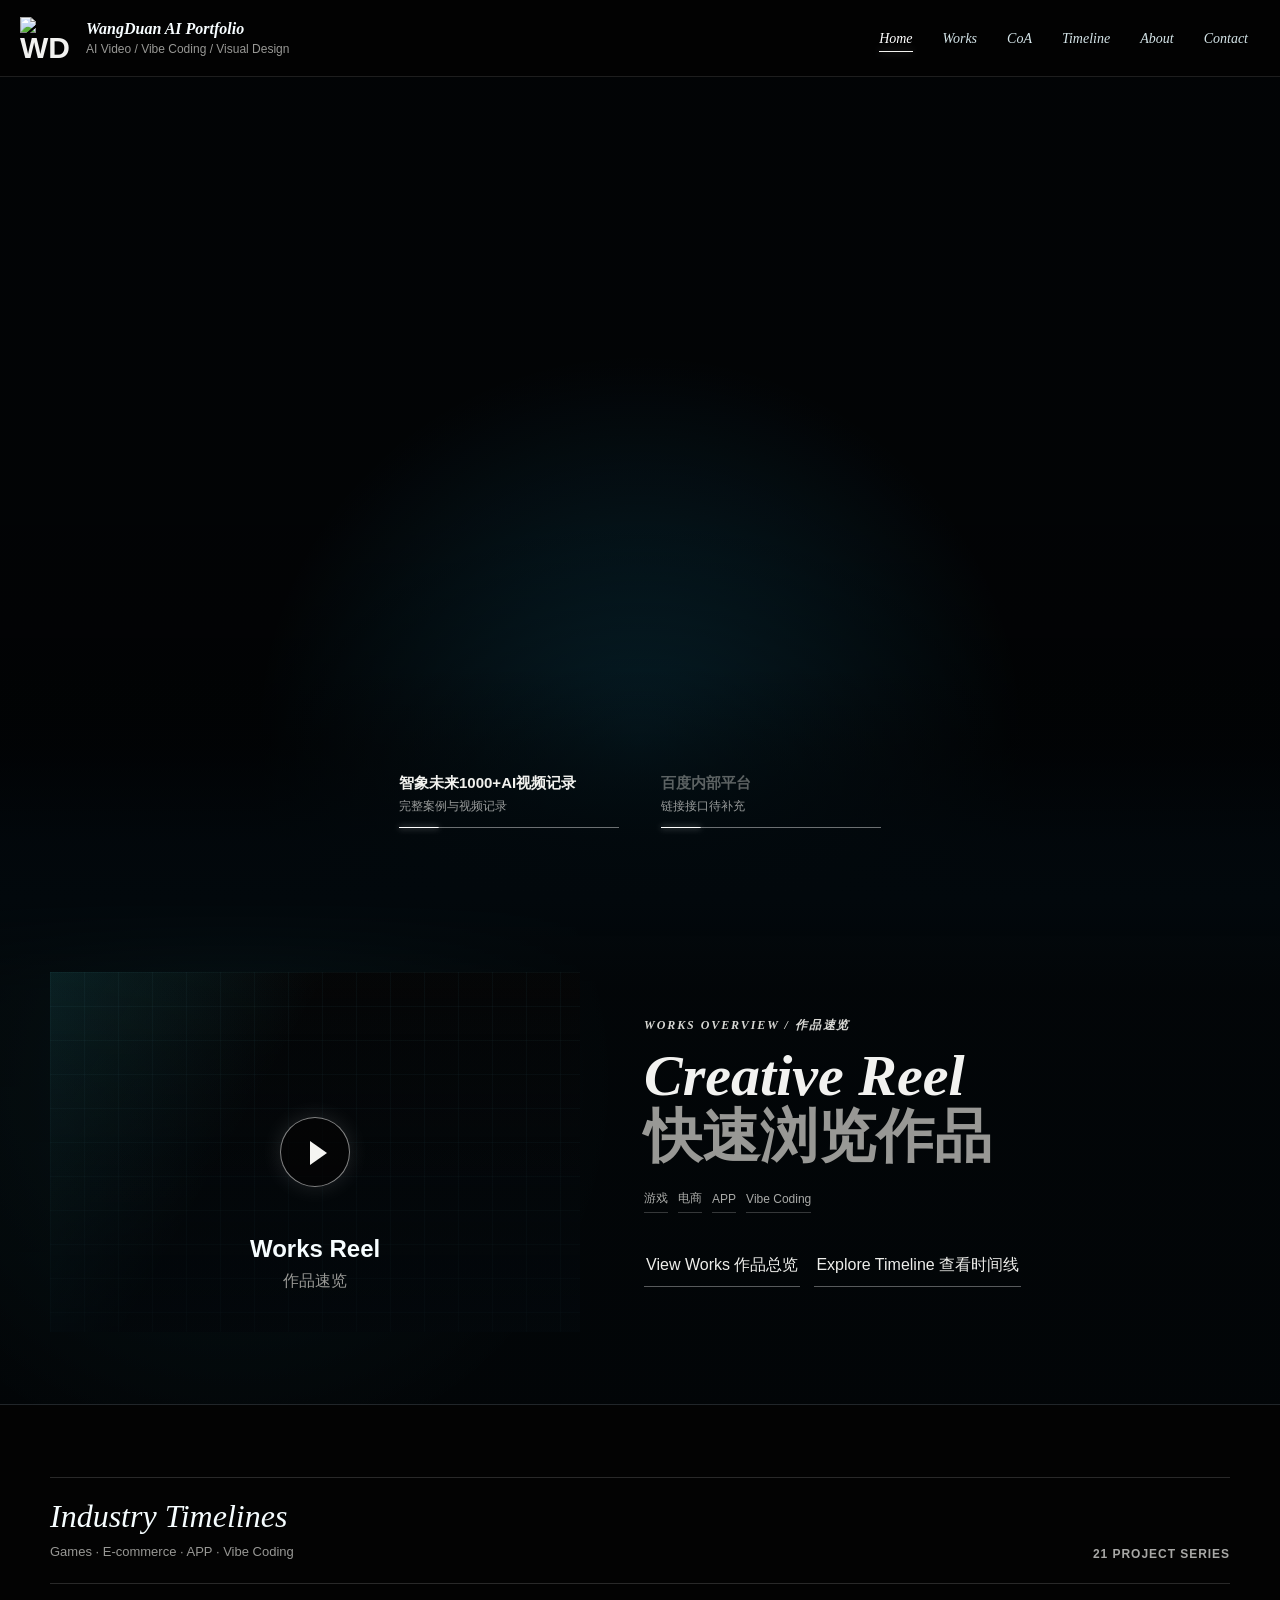
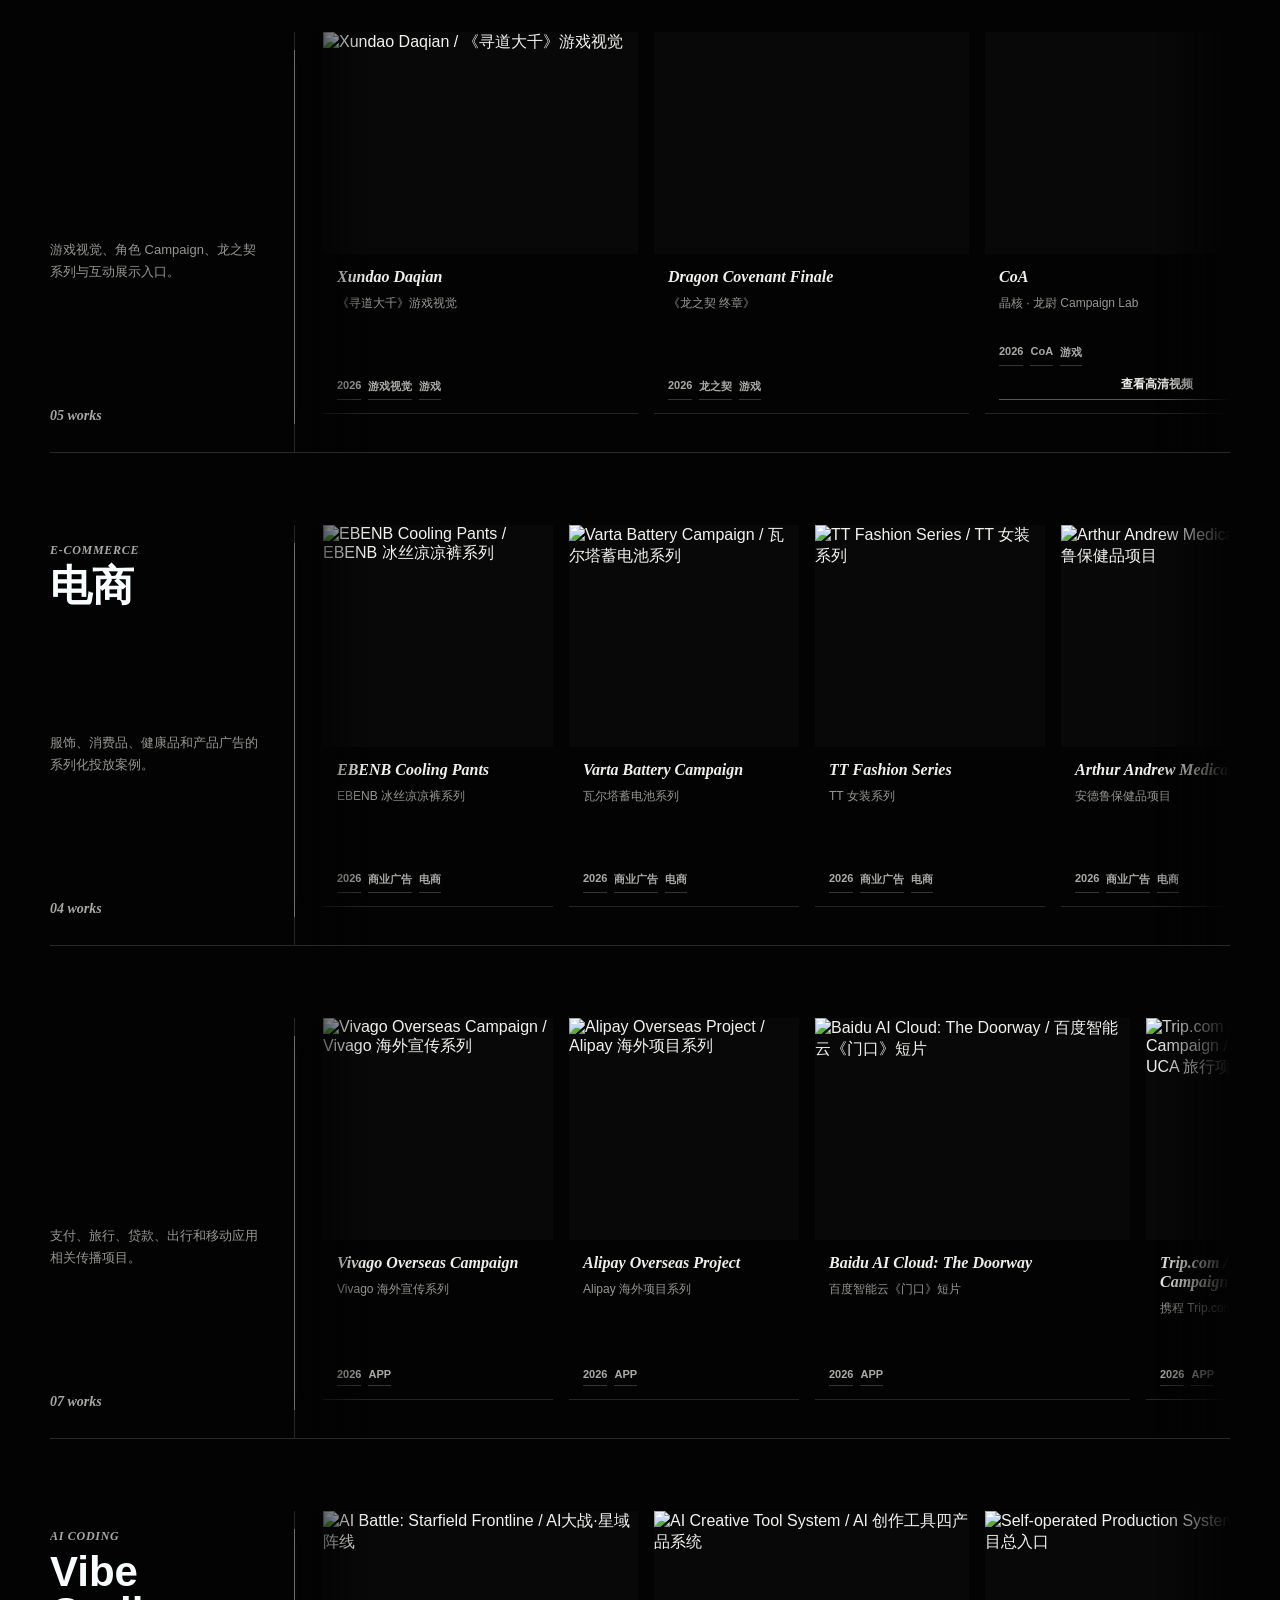
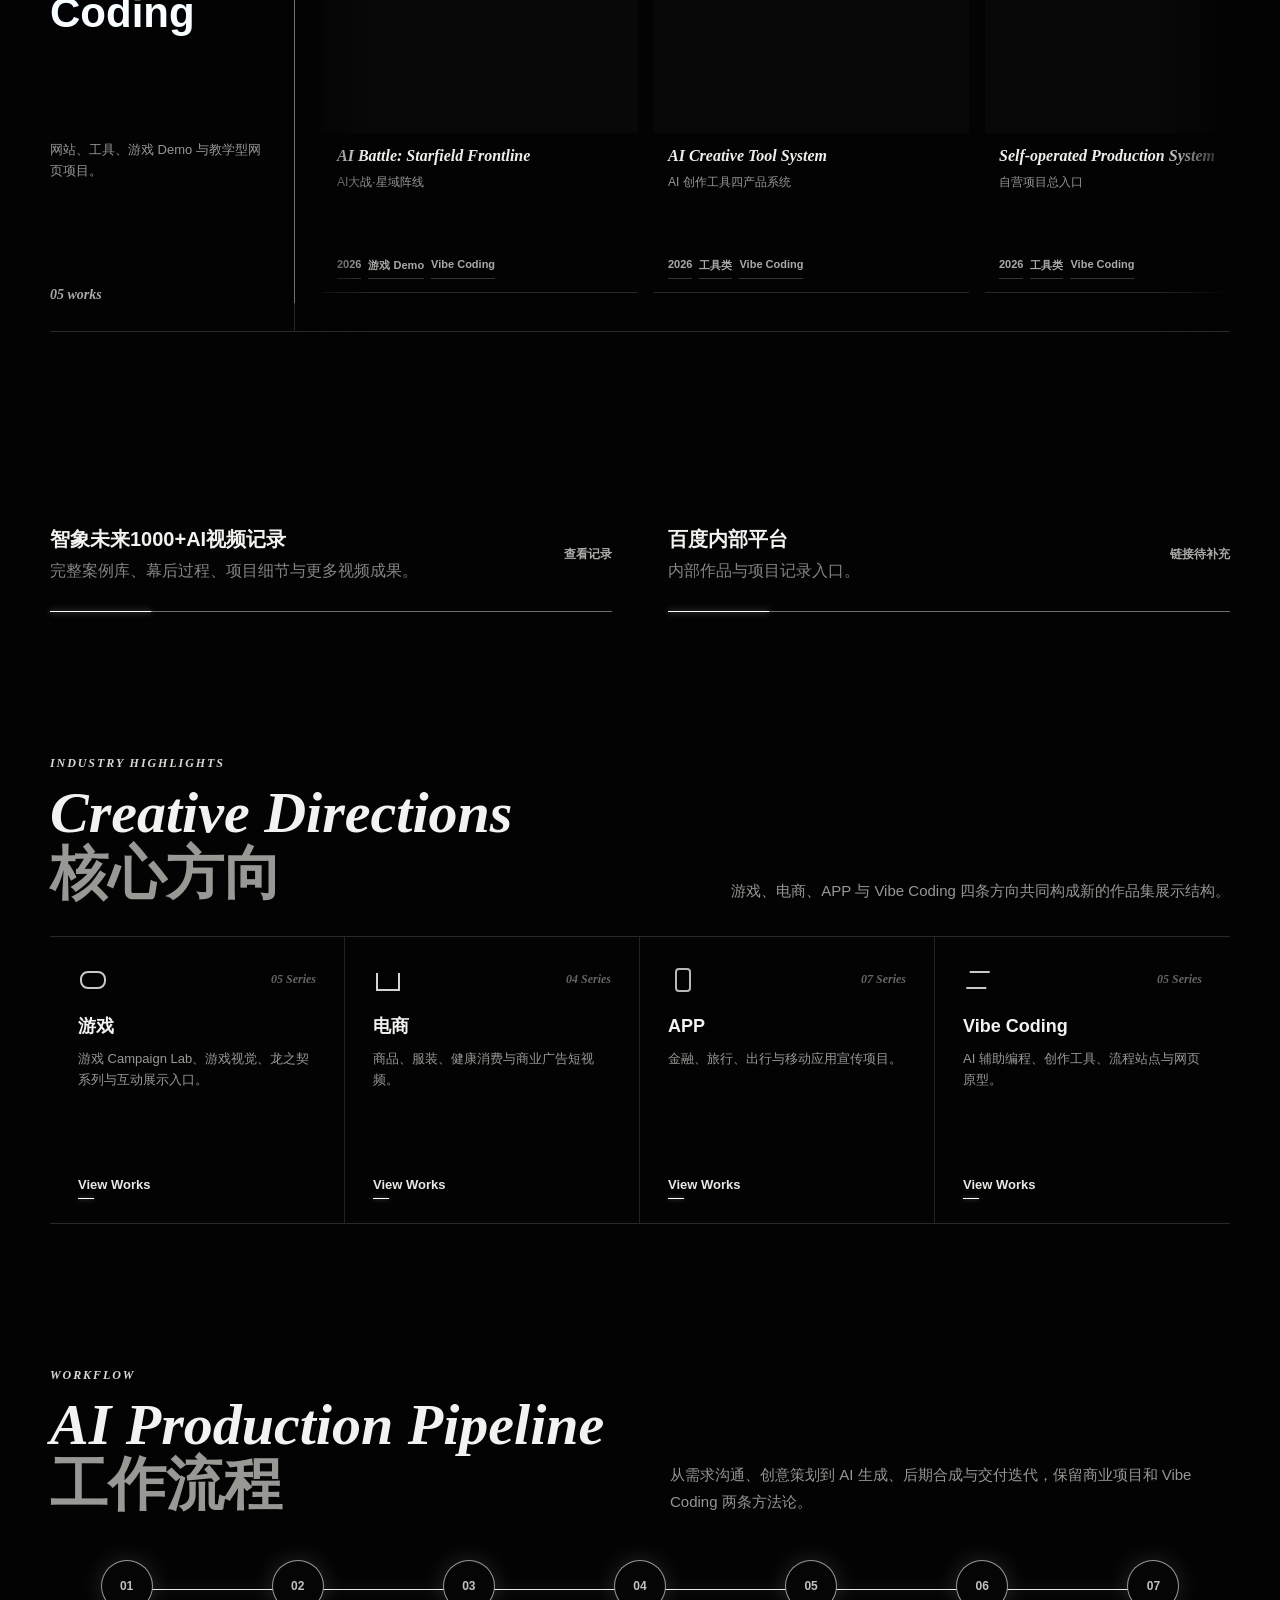
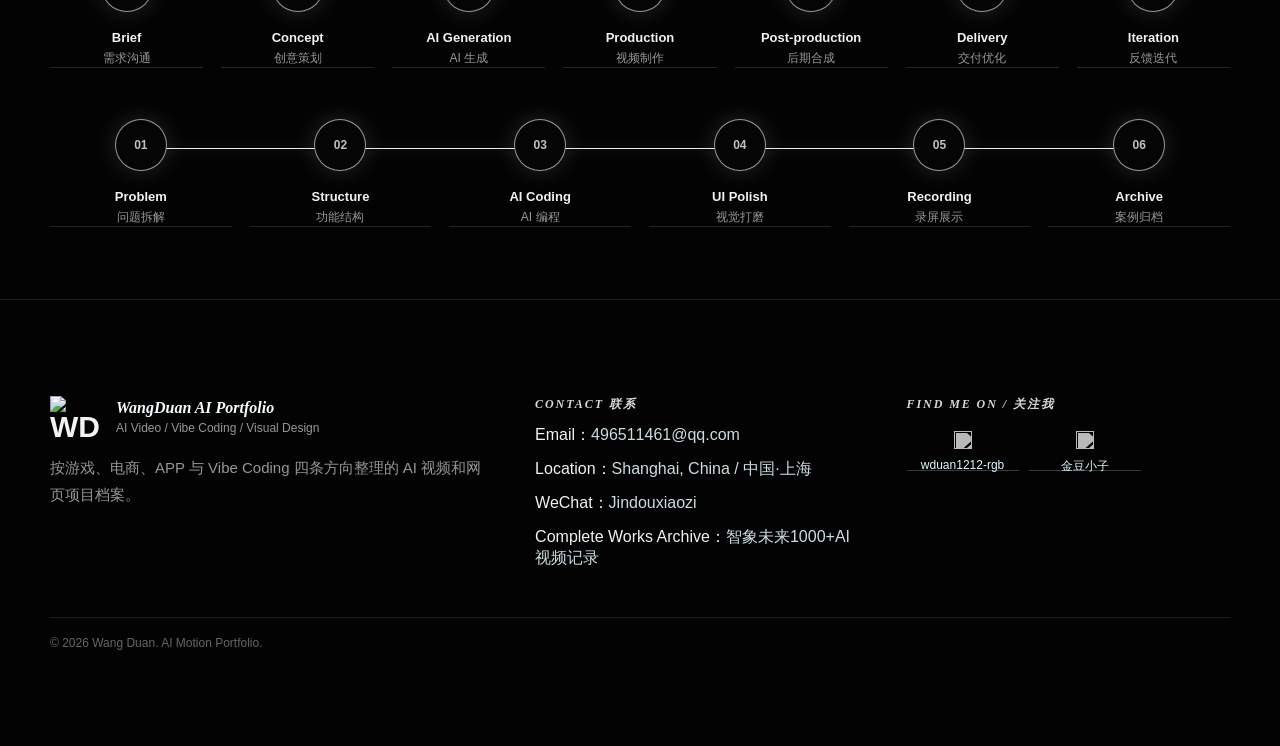
==== index.html @ 8c257d42 "Refine portfolio with flat monochrome UI" ====
<!doctype html>
<html lang="zh-CN">
  <head>
    <meta charset="utf-8">
    <meta name="viewport" content="width=device-width, initial-scale=1">
    <title>WangDuan AI Portfolio</title>
    <meta name="description" content="王端 AI 视频、Vibe Coding 网站与视觉设计个人作品集。">
    <link rel="icon" type="image/png" href="assets/logo/wd-logo.png">
    <link rel="stylesheet" href="assets/css/styles.css?v=20260714-flat-v1">
  </head>
  <body>
    <div class="shell">
      <header class="site-header">
        <nav class="nav" aria-label="Primary navigation">
          <a class="brand" href="index.html" aria-label="WangDuan AI Portfolio home">
            <span class="brand-mark">WD</span>
            <span class="brand-copy">
              <span class="brand-title">WangDuan AI Portfolio</span>
              <span class="brand-subtitle">AI Video / Vibe Coding / Visual Design</span>
            </span>
          </a>
          <button class="nav-toggle" type="button" data-nav-toggle aria-expanded="false" aria-label="Open navigation">
            <span></span><span></span><span></span>
          </button>
          <div class="nav-links" data-nav-links>
            <a href="index.html">Home</a>
            <a href="works.html">Works</a>
            <a href="https://wduan1212-rgb.github.io/CoA/" target="_blank" rel="noopener noreferrer">CoA</a>
            <a href="index.html#timeline">Timeline</a>
            <a href="about.html">About</a>
            <a href="#contact">Contact</a>
          </div>
        </nav>
      </header>

      <main class="page-main v2-main">
        <section class="hero-video-section hero-video-only" id="home">
          <video class="hero-bg-video" data-hero-video poster="assets/hero/portfolio-hero-poster.png" autoplay muted playsinline loop preload="auto"></video>
          <div class="hero-poster-fallback" aria-hidden="true"></div>
          <div class="hero-video-overlay"></div>
          <div class="hero-portfolio-links">
            <a class="hero-portfolio-link" href="https://tcndqnj035ys.feishu.cn/docx/TIaadDGlfo3OVuxZvAxcnTnXn2g?from=from_copylink" data-feishu-link target="_blank" rel="noopener noreferrer">
              <strong>智象未来1000+AI视频记录</strong>
              <span>完整案例与视频记录</span>
            </a>
            <a class="hero-portfolio-link" href="#" data-baidu-internal-link aria-disabled="true">
              <strong>百度内部平台</strong>
              <span>链接接口待补充</span>
            </a>
          </div>
        </section>

        <section class="section compact intro-video-section" id="intro">
          <div class="container intro-video-grid">
            <a class="intro-video-card reveal" href="https://tcndqnj035ys.feishu.cn/docx/Q3OHdRKHxo2PO3xXTqXcsEBInuh?from=from_copylink" target="_blank" rel="noopener noreferrer">
              <video class="intro-preview-video" data-lazy-video data-src="assets/covers/motion/quick-preview-cover.mp4" data-poster="assets/covers/horizontal/quick-preview-cover.png" autoplay muted loop playsinline preload="none" aria-hidden="true"></video>
              <span class="play-button" aria-hidden="true"></span>
              <span class="intro-video-copy">
                <strong>Works Reel</strong>
                <em>作品速览</em>
              </span>
            </a>
            <div class="intro-video-text reveal delay-1">
              <p class="section-kicker">Works Overview / 作品速览</p>
              <h2 class="section-title">Creative Reel<br><span>快速浏览作品</span></h2>
              <div class="intro-tag-row">
                <span>游戏</span>
                <span>电商</span>
                <span>APP</span>
                <span>Vibe Coding</span>
              </div>
              <div class="cta-row">
                <a class="button primary" href="works.html">View Works 作品总览</a>
                <a class="button" href="#timeline">Explore Timeline 查看时间线</a>
              </div>
            </div>
          </div>
        </section>

        <section class="section" id="timeline">
          <div class="container">
            <div class="timeline" data-timeline></div>
          </div>
        </section>

        <section class="section compact feishu-strip-section" id="platforms">
          <div class="container">
            <div class="portfolio-link-strip reveal">
              <a class="portfolio-text-link" href="https://tcndqnj035ys.feishu.cn/docx/TIaadDGlfo3OVuxZvAxcnTnXn2g?from=from_copylink" data-feishu-link target="_blank" rel="noopener noreferrer">
                <span>
                  <strong>智象未来1000+AI视频记录</strong>
                  <em>完整案例库、幕后过程、项目细节与更多视频成果。</em>
                </span>
                <b>查看记录</b>
              </a>
              <a class="portfolio-text-link" href="#" data-baidu-internal-link aria-disabled="true">
                <span>
                  <strong>百度内部平台</strong>
                  <em>内部作品与项目记录入口。</em>
                </span>
                <b>链接待补充</b>
              </a>
            </div>
          </div>
        </section>

        <section class="section compact" id="highlights">
          <div class="container">
            <div class="section-heading reveal">
              <div>
                <p class="section-kicker">Industry Highlights</p>
                <h2 class="section-title">Creative Directions<br><span>核心方向</span></h2>
              </div>
              <p class="section-lead">游戏、电商、APP 与 Vibe Coding 四条方向共同构成新的作品集展示结构。</p>
            </div>
            <div class="card-grid highlight-grid" data-highlights></div>
          </div>
        </section>

        <section class="section compact" id="workflow">
          <div class="container">
            <div class="section-heading reveal">
              <div>
                <p class="section-kicker">Workflow</p>
                <h2 class="section-title">AI Production Pipeline<br><span>工作流程</span></h2>
              </div>
              <p class="section-lead">从需求沟通、创意策划到 AI 生成、后期合成与交付迭代，保留商业项目和 Vibe Coding 两条方法论。</p>
            </div>
            <div class="workflow-wrap">
              <div class="workflow reveal" data-workflow></div>
              <div class="workflow reveal six" data-vibe-workflow></div>
            </div>
          </div>
        </section>

        <section class="section contact-band" id="contact">
          <div class="container">
            <div class="contact-grid">
              <div class="reveal">
                <a class="brand" href="index.html">
                  <span class="brand-mark">WD</span>
                  <span class="brand-copy">
                    <span class="brand-title">WangDuan AI Portfolio</span>
                    <span class="brand-subtitle">AI Video / Vibe Coding / Visual Design</span>
                  </span>
                </a>
                <p class="section-lead">按游戏、电商、APP 与 Vibe Coding 四条方向整理的 AI 视频和网页项目档案。</p>
              </div>
              <div class="reveal delay-1">
                <p class="section-kicker">Contact 联系</p>
                <ul class="contact-list">
                  <li>Email：<a href="mailto:496511461@qq.com" data-site-email>496511461@qq.com</a></li>
                  <li>Location：<span data-site-location>Shanghai, China / 中国·上海</span></li>
                  <li>WeChat：<span data-site-wechat>Jindouxiaozi</span></li>
                  <li>Complete Works Archive：<a href="https://tcndqnj035ys.feishu.cn/docx/TIaadDGlfo3OVuxZvAxcnTnXn2g?from=from_copylink" data-feishu-link target="_blank" rel="noopener noreferrer">智象未来1000+AI视频记录</a></li>
                </ul>
              </div>
              <div class="reveal delay-2">
                <p class="section-kicker">Find me on / 关注我</p>
                <div class="social-row" data-socials></div>
              </div>
            </div>
            <div class="footer-note">© 2026 Wang Duan. AI Motion Portfolio.</div>
          </div>
        </section>
      </main>
    </div>

    <div class="modal" data-video-modal aria-hidden="true" role="dialog" aria-modal="true" aria-labelledby="video-modal-title">
      <div class="modal-backdrop"></div>
      <div class="modal-panel">
        <div class="modal-head">
          <h2 class="modal-title" id="video-modal-title" data-modal-title>Media Preview</h2>
          <button class="modal-close" type="button" data-modal-close aria-label="Close modal">×</button>
        </div>
        <div class="modal-body" data-modal-body></div>
      </div>
    </div>

    <script src="assets/js/data.js?v=20260714-flat-v1"></script>
    <script src="assets/js/main.js?v=20260714-flat-v1"></script>
  </body>
</html>
---- assets/css/styles.css ----
:root {
  --bg: #030507;
  --bg-soft: #071013;
  --panel: rgba(8, 18, 21, 0.78);
  --panel-strong: rgba(10, 23, 28, 0.94);
  --line: rgba(116, 238, 255, 0.18);
  --line-strong: rgba(116, 238, 255, 0.42);
  --text: #f3fbff;
  --muted: #91a7ad;
  --muted-2: #61747a;
  --cyan: #36e6f4;
  --lime: #b9ff62;
  --violet: #9f7cff;
  --rose: #ff6fb1;
  --amber: #ffd166;
  --shadow: 0 24px 70px rgba(0, 0, 0, 0.42);
  --radius: 8px;
  --max: 1180px;
  --ease: cubic-bezier(0.22, 1, 0.36, 1);
  --font-en-display: Georgia, "Times New Roman", serif;
  --font-en-serif: var(--font-en-display);
  --font-cn-title: "阿里妈妈数黑体", "Source Han Sans SC", "HarmonyOS Sans SC", "PingFang SC", "Microsoft YaHei", sans-serif;
  --font-cn-calligraphy: "禹卫书法云墨简体", "STKaiti", "KaiTi", serif;
  --font-cn-body: "方正兰亭超细黑简体", "FZLanTingHeiS-UL-GB", "PingFang SC", "Microsoft YaHei", "Noto Sans SC", "Hiragino Sans GB", sans-serif;
}

* {
  box-sizing: border-box;
}

html {
  scroll-behavior: smooth;
  background: var(--bg);
}

body {
  margin: 0;
  min-height: 100vh;
  color: var(--text);
  font-family: var(--font-cn-body);
  background:
    radial-gradient(circle at 72% 10%, rgba(54, 230, 244, 0.22), transparent 32rem),
    radial-gradient(circle at 18% 36%, rgba(185, 255, 98, 0.08), transparent 28rem),
    radial-gradient(circle at 86% 62%, rgba(159, 124, 255, 0.12), transparent 30rem),
    linear-gradient(180deg, #030507 0%, #05080b 44%, #020404 100%);
  overflow-x: hidden;
}

body::before {
  content: "";
  position: fixed;
  inset: 0;
  pointer-events: none;
  z-index: -2;
  background-image:
    linear-gradient(rgba(99, 224, 240, 0.07) 1px, transparent 1px),
    linear-gradient(90deg, rgba(99, 224, 240, 0.07) 1px, transparent 1px);
  background-size: 48px 48px;
  mask-image: linear-gradient(180deg, rgba(0, 0, 0, 0.92), rgba(0, 0, 0, 0.12) 70%, transparent);
}

body::after {
  content: "";
  position: fixed;
  inset: 0;
  pointer-events: none;
  z-index: -1;
  background:
    linear-gradient(90deg, rgba(3, 5, 7, 0.9), transparent 26%, transparent 74%, rgba(3, 5, 7, 0.9)),
    repeating-linear-gradient(0deg, rgba(255, 255, 255, 0.025) 0, rgba(255, 255, 255, 0.025) 1px, transparent 1px, transparent 3px);
  opacity: 0.65;
}

img {
  display: block;
  max-width: 100%;
}

a {
  color: inherit;
  text-decoration: none;
}

button,
input,
textarea {
  font: inherit;
}

button {
  cursor: pointer;
}

.shell {
  min-height: 100vh;
}

.site-header {
  position: fixed;
  top: 0;
  left: 0;
  right: 0;
  z-index: 50;
  border-bottom: 1px solid rgba(116, 238, 255, 0.14);
  background: rgba(3, 5, 7, 0.72);
  backdrop-filter: blur(18px);
}

.nav {
  width: min(var(--max), calc(100vw - 40px));
  height: 76px;
  margin: 0 auto;
  display: flex;
  align-items: center;
  justify-content: space-between;
  gap: 28px;
}

.brand {
  display: flex;
  align-items: center;
  gap: 14px;
  min-width: 0;
}

.brand-mark {
  width: 50px;
  height: 36px;
  display: grid;
  place-items: center;
  color: var(--cyan);
  font-size: 30px;
  font-weight: 900;
  line-height: 1;
}

.brand-copy {
  min-width: 0;
}

.brand-title {
  display: block;
  color: #f7fdff;
  font-size: 14px;
  font-weight: 780;
  white-space: nowrap;
  overflow: hidden;
  text-overflow: ellipsis;
}

.brand-subtitle {
  display: block;
  margin-top: 4px;
  color: var(--muted);
  font-size: 12px;
}

.nav-links {
  display: flex;
  align-items: center;
  gap: 4px;
}

.nav-links a {
  position: relative;
  display: inline-flex;
  align-items: center;
  height: 38px;
  padding: 0 14px;
  color: #d5e5e9;
  font-size: 13px;
  border: 1px solid transparent;
  border-radius: 999px;
  transition: color 0.25s var(--ease), border-color 0.25s var(--ease), background 0.25s var(--ease);
}

.nav-links a:hover,
.nav-links a.is-active {
  color: var(--cyan);
  border-color: rgba(54, 230, 244, 0.28);
  background: rgba(54, 230, 244, 0.08);
}

.nav-toggle {
  display: none;
  width: 42px;
  height: 42px;
  border: 1px solid rgba(116, 238, 255, 0.24);
  border-radius: 8px;
  color: var(--text);
  background: rgba(8, 18, 21, 0.72);
}

.nav-toggle span {
  display: block;
  width: 20px;
  height: 2px;
  margin: 4px auto;
  background: currentColor;
}

.page-main {
  padding-top: 76px;
}

.section {
  position: relative;
  padding: 96px 0;
}

.section.compact {
  padding: 72px 0;
}

.container {
  width: min(var(--max), calc(100vw - 40px));
  margin: 0 auto;
}

.section-heading {
  display: flex;
  align-items: end;
  justify-content: space-between;
  gap: 28px;
  margin-bottom: 32px;
}

.section-kicker {
  margin: 0 0 12px;
  color: var(--cyan);
  font-size: 12px;
  font-weight: 800;
  letter-spacing: 0.16em;
  text-transform: uppercase;
}

.section-title {
  margin: 0;
  color: var(--text);
  font-size: clamp(30px, 5vw, 58px);
  line-height: 1.03;
  font-weight: 880;
}

.section-title span {
  color: var(--muted);
}

.section-lead {
  max-width: 560px;
  margin: 16px 0 0;
  color: #acc0c5;
  font-size: 15px;
  line-height: 1.8;
}

.page-hero {
  min-height: calc(100vh - 76px);
  padding: 58px 0 24px;
  display: grid;
  align-items: center;
}

.hero-grid {
  display: grid;
  grid-template-columns: minmax(0, 1.02fr) minmax(420px, 0.98fr);
  gap: clamp(28px, 5vw, 72px);
  align-items: center;
}

.eyebrow {
  display: inline-flex;
  align-items: center;
  gap: 10px;
  color: var(--cyan);
  font-size: 13px;
  font-weight: 820;
  letter-spacing: 0.08em;
  text-transform: uppercase;
}

.eyebrow::before {
  content: "";
  width: 28px;
  height: 1px;
  background: currentColor;
}

.hero-title {
  margin: 22px 0 0;
  font-size: clamp(48px, 9vw, 106px);
  line-height: 0.94;
  font-weight: 900;
  letter-spacing: 0;
}

.hero-title .line {
  display: block;
  opacity: 0;
  transform: translateY(24px);
  animation: titleIn 0.82s var(--ease) forwards;
}

.hero-title .line:nth-child(2) {
  animation-delay: 0.1s;
}

.hero-title .line:nth-child(3) {
  animation-delay: 0.2s;
}

.hero-title em {
  color: transparent;
  font-style: normal;
  -webkit-text-stroke: 1px rgba(243, 251, 255, 0.72);
}

.hero-copy {
  max-width: 590px;
  margin: 24px 0 0;
  color: #bed0d5;
  font-size: 17px;
  line-height: 1.85;
}

.tag-row {
  display: flex;
  flex-wrap: wrap;
  gap: 12px;
  margin-top: 26px;
}

.tag-card {
  min-width: 114px;
  padding: 14px 14px 13px;
  border: 1px solid rgba(116, 238, 255, 0.22);
  border-radius: 8px;
  background: linear-gradient(180deg, rgba(14, 31, 36, 0.78), rgba(7, 15, 17, 0.72));
  box-shadow: inset 0 1px 0 rgba(255, 255, 255, 0.06);
  transition: transform 0.35s var(--ease), border-color 0.35s var(--ease), background 0.35s var(--ease);
}

.tag-card:hover {
  transform: translateY(-4px);
  border-color: rgba(54, 230, 244, 0.64);
  background: linear-gradient(180deg, rgba(24, 55, 61, 0.86), rgba(7, 15, 17, 0.76));
}

.tag-card strong {
  display: block;
  margin-bottom: 4px;
  color: var(--text);
  font-size: 13px;
}

.tag-card span {
  color: var(--muted);
  font-size: 12px;
}

.cta-row {
  display: flex;
  flex-wrap: wrap;
  gap: 14px;
  margin-top: 32px;
}

.button {
  --button-line: rgba(116, 238, 255, 0.34);
  display: inline-flex;
  align-items: center;
  justify-content: center;
  gap: 10px;
  min-height: 48px;
  padding: 0 22px;
  border: 1px solid var(--button-line);
  border-radius: 8px;
  color: var(--text);
  background: rgba(7, 18, 21, 0.82);
  box-shadow: inset 0 1px 0 rgba(255, 255, 255, 0.08);
  transition: transform 0.28s var(--ease), border-color 0.28s var(--ease), background 0.28s var(--ease), color 0.28s var(--ease);
}

.button.primary {
  color: #001214;
  border-color: transparent;
  background: linear-gradient(135deg, var(--cyan), #8af7ff 48%, var(--lime));
  box-shadow: 0 18px 44px rgba(54, 230, 244, 0.18);
}

.button:hover {
  transform: translateY(-3px);
  border-color: rgba(54, 230, 244, 0.68);
}

.button[aria-disabled="true"],
.button:disabled {
  color: var(--muted-2);
  cursor: not-allowed;
  border-color: rgba(116, 238, 255, 0.12);
  background: rgba(7, 18, 21, 0.44);
  box-shadow: none;
  transform: none;
}

.hero-visual {
  position: relative;
  min-height: 620px;
  display: grid;
  align-items: end;
  justify-items: center;
  isolation: isolate;
}

.portrait-orbit {
  position: absolute;
  width: min(46vw, 610px);
  aspect-ratio: 1;
  border-radius: 50%;
  border: 1px solid rgba(54, 230, 244, 0.18);
  background:
    radial-gradient(circle, rgba(54, 230, 244, 0.32), transparent 42%),
    conic-gradient(from 45deg, rgba(54, 230, 244, 0.46), transparent, rgba(185, 255, 98, 0.18), transparent, rgba(159, 124, 255, 0.22), transparent);
  filter: drop-shadow(0 0 58px rgba(54, 230, 244, 0.2));
  transform: translate3d(var(--mx, 0), var(--my, 0), 0);
  transition: transform 0.28s linear;
  animation: orbitSpin 18s linear infinite;
  opacity: 0.8;
}

.portrait-orbit::before,
.portrait-orbit::after {
  content: "";
  position: absolute;
  inset: 8%;
  border-radius: inherit;
  border: 1px dashed rgba(116, 238, 255, 0.28);
}

.portrait-orbit::after {
  inset: 20%;
  border-color: rgba(185, 255, 98, 0.16);
  animation: orbitSpin 12s linear infinite reverse;
}

.portrait-wrap {
  position: relative;
  width: min(40vw, 520px);
  max-width: 520px;
  align-self: end;
  transform: translate3d(calc(var(--mx, 0) * -0.5), calc(var(--my, 0) * -0.5), 0);
  transition: transform 0.28s linear;
  z-index: 1;
}

.portrait-wrap::after {
  content: "";
  position: absolute;
  left: 4%;
  right: 4%;
  bottom: -1px;
  height: 34%;
  background: linear-gradient(180deg, transparent, #030507 72%);
  pointer-events: none;
}

.portrait-image {
  width: 100%;
  height: auto;
  filter: drop-shadow(0 32px 42px rgba(0, 0, 0, 0.56)) saturate(0.96) contrast(1.04);
}

.intro-card {
  position: absolute;
  right: 0;
  bottom: 120px;
  width: min(230px, 45vw);
  padding: 22px;
  border: 1px solid rgba(116, 238, 255, 0.38);
  border-radius: 8px;
  background: rgba(9, 24, 28, 0.76);
  box-shadow: var(--shadow), inset 0 1px 0 rgba(255, 255, 255, 0.08);
  backdrop-filter: blur(18px);
  animation: floatCard 5.6s ease-in-out infinite;
  z-index: 3;
}

.intro-card strong {
  display: block;
  font-size: 16px;
  line-height: 1.35;
}

.intro-card span {
  display: block;
  margin-top: 6px;
  color: var(--muted);
  font-size: 13px;
}

.play-button {
  position: relative;
  width: 70px;
  height: 70px;
  margin: 24px 0 18px;
  border: 1px solid rgba(196, 251, 255, 0.55);
  border-radius: 50%;
  color: var(--text);
  background:
    radial-gradient(circle, rgba(116, 238, 255, 0.2), transparent 70%),
    rgba(12, 30, 35, 0.86);
  box-shadow: 0 0 32px rgba(54, 230, 244, 0.22);
}

.play-button::before {
  content: "";
  position: absolute;
  left: 29px;
  top: 23px;
  width: 0;
  height: 0;
  border-top: 12px solid transparent;
  border-bottom: 12px solid transparent;
  border-left: 17px solid currentColor;
}

.play-button.small {
  width: 42px;
  height: 42px;
  margin: 0;
}

.play-button.small::before {
  left: 17px;
  top: 13px;
  border-top-width: 8px;
  border-bottom-width: 8px;
  border-left-width: 11px;
}

.corner-grid {
  position: absolute;
  top: 0;
  right: 0;
  width: 92px;
  height: 92px;
  background-image:
    linear-gradient(rgba(54, 230, 244, 0.16) 1px, transparent 1px),
    linear-gradient(90deg, rgba(54, 230, 244, 0.16) 1px, transparent 1px);
  background-size: 12px 12px;
  opacity: 0.42;
}

.showreel-band {
  border-top: 1px solid rgba(116, 238, 255, 0.14);
  border-bottom: 1px solid rgba(116, 238, 255, 0.14);
  background: linear-gradient(90deg, rgba(4, 12, 14, 0.88), rgba(12, 28, 31, 0.76), rgba(4, 12, 14, 0.88));
}

.showreel-grid {
  display: grid;
  grid-template-columns: minmax(0, 0.9fr) minmax(360px, 1.1fr);
  gap: 42px;
  align-items: center;
}

.showreel-frame {
  position: relative;
  width: 100%;
  min-height: 280px;
  border: 1px solid rgba(116, 238, 255, 0.24);
  border-radius: 8px;
  color: inherit;
  text-align: left;
  overflow: hidden;
  appearance: none;
  background:
    linear-gradient(120deg, rgba(54, 230, 244, 0.2), transparent 38%),
    radial-gradient(circle at 72% 36%, rgba(159, 124, 255, 0.22), transparent 25rem),
    #071013;
}

.showreel-frame::before {
  content: "";
  position: absolute;
  inset: 0;
  background:
    linear-gradient(90deg, transparent, rgba(255, 255, 255, 0.12), transparent),
    repeating-linear-gradient(90deg, rgba(255, 255, 255, 0.04) 0 1px, transparent 1px 8px);
  transform: translateX(-120%);
  animation: sweep 5.2s var(--ease) infinite;
}

.showreel-meta {
  position: absolute;
  left: 24px;
  right: 24px;
  bottom: 22px;
  display: flex;
  align-items: end;
  justify-content: space-between;
  gap: 20px;
}

.showreel-meta strong {
  display: block;
  font-size: 22px;
}

.showreel-meta span {
  display: block;
  margin-top: 7px;
  color: var(--muted);
  font-size: 13px;
}

.card-grid {
  display: grid;
  grid-template-columns: repeat(4, minmax(0, 1fr));
  gap: 18px;
}

.highlight-grid {
  grid-template-columns: repeat(6, minmax(0, 1fr));
}

.metric-card,
.work-card,
.category-card,
.archive-card {
  position: relative;
  border: 1px solid rgba(116, 238, 255, 0.18);
  border-radius: 8px;
  background: linear-gradient(180deg, rgba(10, 24, 28, 0.84), rgba(5, 11, 13, 0.88));
  box-shadow: inset 0 1px 0 rgba(255, 255, 255, 0.06);
  overflow: hidden;
}

.metric-card {
  min-height: 190px;
  padding: 24px;
  display: flex;
  flex-direction: column;
  justify-content: space-between;
}

.metric-card::before,
.work-card::before,
.category-card::before,
.archive-card::before {
  content: "";
  position: absolute;
  inset: 0;
  border-radius: inherit;
  background: linear-gradient(120deg, rgba(54, 230, 244, 0.16), transparent 34%, rgba(185, 255, 98, 0.07));
  opacity: 0;
  transition: opacity 0.35s var(--ease);
  pointer-events: none;
}

.metric-card:hover::before,
.work-card:hover::before,
.category-card:hover::before,
.archive-card:hover::before {
  opacity: 1;
}

.metric-top {
  display: flex;
  align-items: center;
  justify-content: space-between;
  gap: 14px;
}

.metric-icon,
.work-icon,
.category-icon {
  width: 44px;
  height: 44px;
  display: grid;
  place-items: center;
  border: 1px solid rgba(116, 238, 255, 0.24);
  border-radius: 50%;
  color: var(--cyan);
  background: rgba(54, 230, 244, 0.08);
}

.metric-icon::before,
.work-icon::before,
.category-icon::before {
  content: "";
  width: 18px;
  height: 18px;
  border: 2px solid currentColor;
}

[data-icon="phone"]::before {
  width: 12px;
  height: 20px;
  border-radius: 4px;
}

[data-icon="code"]::before {
  width: 20px;
  height: 14px;
  border-left: 0;
  border-right: 0;
  transform: skewX(-12deg);
}

[data-icon="game"]::before {
  width: 22px;
  height: 14px;
  border-radius: 8px;
}

[data-icon="film"]::before {
  width: 22px;
  height: 14px;
  border-radius: 2px;
  box-shadow: inset 6px 0 0 rgba(54, 230, 244, 0.22), inset -6px 0 0 rgba(54, 230, 244, 0.22);
}

[data-icon="pdf"]::before,
[data-icon="board"]::before,
[data-icon="all"]::before {
  width: 17px;
  height: 22px;
  border-radius: 2px;
}

[data-icon="commerce"]::before {
  width: 20px;
  height: 16px;
  border-top: 0;
  transform: translateY(2px);
}

.count {
  color: rgba(243, 251, 255, 0.42);
  font-size: 12px;
  font-weight: 800;
}

.metric-card h3,
.category-card h3 {
  margin: 20px 0 0;
  font-size: 18px;
  line-height: 1.3;
}

.metric-card p,
.category-card p {
  margin: 10px 0 0;
  color: var(--muted);
  font-size: 13px;
  line-height: 1.65;
}

.text-link {
  display: inline-flex;
  align-items: center;
  gap: 8px;
  margin-top: 20px;
  color: var(--cyan);
  font-size: 13px;
  font-weight: 760;
}

.text-link::after {
  content: "";
  width: 18px;
  height: 1px;
  background: currentColor;
  transform-origin: left;
  transition: transform 0.25s var(--ease);
}

.text-link:hover::after {
  transform: scaleX(1.45);
}

.featured-stage {
  position: relative;
}

.stage-layout {
  display: grid;
  grid-template-columns: 280px minmax(0, 1fr);
  gap: 30px;
}

.stage-rail {
  position: sticky;
  top: 106px;
  align-self: start;
  min-height: 470px;
  display: flex;
  flex-direction: column;
  justify-content: space-between;
  padding: 28px;
  border-left: 1px solid rgba(116, 238, 255, 0.28);
  background: linear-gradient(180deg, rgba(4, 11, 13, 0.58), transparent);
}

.stage-number {
  color: var(--cyan);
  font-size: clamp(64px, 9vw, 116px);
  line-height: 0.85;
  font-weight: 900;
}

.stage-label {
  color: var(--muted);
  font-size: 13px;
  line-height: 1.7;
}

.stage-progress {
  height: 3px;
  width: 100%;
  background: rgba(116, 238, 255, 0.14);
  overflow: hidden;
}

.stage-progress span {
  display: block;
  width: calc(var(--stage-progress, 0) * 100%);
  height: 100%;
  background: linear-gradient(90deg, var(--cyan), var(--lime));
}

.stage-list {
  display: grid;
  gap: 22px;
}

.module-card {
  min-height: 420px;
  display: grid;
  grid-template-columns: minmax(260px, 0.86fr) minmax(0, 1.14fr);
  gap: 28px;
  align-items: stretch;
  padding: 22px;
  border: 1px solid rgba(116, 238, 255, 0.18);
  border-radius: 8px;
  background:
    linear-gradient(130deg, rgba(54, 230, 244, 0.08), transparent 34%),
    rgba(6, 14, 17, 0.86);
  overflow: hidden;
  transform: translateY(22px) scale(0.985);
  opacity: 0.56;
  transition: opacity 0.6s var(--ease), transform 0.6s var(--ease), border-color 0.6s var(--ease), background 0.6s var(--ease);
}

.module-card.is-current {
  opacity: 1;
  transform: translateY(0) scale(1);
  border-color: rgba(54, 230, 244, 0.48);
  background:
    linear-gradient(130deg, rgba(54, 230, 244, 0.16), transparent 34%),
    radial-gradient(circle at 84% 20%, rgba(185, 255, 98, 0.1), transparent 18rem),
    rgba(6, 14, 17, 0.92);
}

.module-copy {
  display: flex;
  flex-direction: column;
  justify-content: space-between;
  gap: 26px;
  padding: 8px 0 8px 6px;
}

.module-copy h3 {
  margin: 0;
  font-size: clamp(24px, 3vw, 38px);
  line-height: 1.08;
}

.module-copy p {
  margin: 14px 0 0;
  color: #a9bec3;
  line-height: 1.75;
}

.meta-row {
  display: flex;
  flex-wrap: wrap;
  gap: 9px;
}

.pill {
  display: inline-flex;
  align-items: center;
  min-height: 28px;
  padding: 0 10px;
  border: 1px solid rgba(116, 238, 255, 0.2);
  border-radius: 999px;
  color: #cce0e4;
  background: rgba(116, 238, 255, 0.06);
  font-size: 12px;
}

.preview-shell {
  position: relative;
  min-height: 360px;
  display: grid;
  place-items: center;
  overflow: hidden;
  border: 1px solid rgba(116, 238, 255, 0.18);
  border-radius: 8px;
  background:
    radial-gradient(circle at 72% 24%, rgba(54, 230, 244, 0.18), transparent 17rem),
    linear-gradient(140deg, rgba(255, 255, 255, 0.04), transparent 48%),
    #050a0c;
}

.preview-shell::after {
  content: "";
  position: absolute;
  inset: 0;
  background: linear-gradient(120deg, transparent, rgba(255, 255, 255, 0.13), transparent);
  transform: translateX(-120%);
  transition: transform 0.85s var(--ease);
}

.module-card.is-current .preview-shell::after,
.work-card:hover .visual-placeholder::after {
  transform: translateX(120%);
}

.visual-placeholder {
  position: relative;
  overflow: hidden;
  border-radius: 8px;
  background:
    radial-gradient(circle at 30% 24%, rgba(185, 255, 98, 0.2), transparent 12rem),
    radial-gradient(circle at 74% 70%, rgba(159, 124, 255, 0.24), transparent 12rem),
    linear-gradient(150deg, rgba(54, 230, 244, 0.12), rgba(255, 255, 255, 0.03));
}

.visual-placeholder::before {
  content: "";
  position: absolute;
  inset: 0;
  background:
    linear-gradient(rgba(255, 255, 255, 0.06) 1px, transparent 1px),
    linear-gradient(90deg, rgba(255, 255, 255, 0.06) 1px, transparent 1px);
  background-size: 22px 22px;
  opacity: 0.34;
}

.visual-placeholder::after {
  content: "";
  position: absolute;
  inset: 0;
  background: linear-gradient(110deg, transparent, rgba(255, 255, 255, 0.17), transparent);
  transform: translateX(-120%);
  transition: transform 0.7s var(--ease);
}

.visual-label {
  position: absolute;
  left: 18px;
  right: 18px;
  bottom: 18px;
  z-index: 2;
}

.visual-label strong {
  display: block;
  color: #f7fdff;
  font-size: 15px;
}

.visual-label span {
  display: block;
  margin-top: 6px;
  color: #a7bbc0;
  font-size: 12px;
}

.phone-shell {
  position: relative;
  width: min(58%, 248px);
  aspect-ratio: 9 / 18.8;
  padding: 10px;
  border: 1px solid rgba(215, 250, 255, 0.3);
  border-radius: 28px;
  background: linear-gradient(180deg, #14262b, #050809);
  box-shadow: 0 24px 58px rgba(0, 0, 0, 0.42);
}

.phone-shell::before {
  content: "";
  position: absolute;
  top: 12px;
  left: 50%;
  width: 70px;
  height: 18px;
  border-radius: 999px;
  background: #030507;
  transform: translateX(-50%);
  z-index: 3;
}

.phone-screen {
  position: relative;
  width: 100%;
  height: 100%;
  border-radius: 22px;
  overflow: hidden;
}

.browser-shell {
  position: relative;
  width: min(100%, 520px);
  aspect-ratio: 16 / 10;
  border: 1px solid rgba(215, 250, 255, 0.18);
  border-radius: 8px;
  overflow: hidden;
  background: #05090b;
  box-shadow: 0 24px 58px rgba(0, 0, 0, 0.36);
}

.browser-bar {
  height: 36px;
  display: flex;
  align-items: center;
  gap: 7px;
  padding: 0 14px;
  border-bottom: 1px solid rgba(116, 238, 255, 0.16);
  background: rgba(255, 255, 255, 0.04);
}

.browser-bar span {
  width: 8px;
  height: 8px;
  border-radius: 50%;
  background: rgba(116, 238, 255, 0.62);
}

.browser-screen {
  position: relative;
  height: calc(100% - 36px);
}

.wide-frame {
  width: min(100%, 560px);
  aspect-ratio: 16 / 9;
  border: 1px solid rgba(215, 250, 255, 0.18);
  border-radius: 8px;
  overflow: hidden;
  box-shadow: 0 24px 58px rgba(0, 0, 0, 0.36);
}

.work-grid {
  display: grid;
  grid-template-columns: repeat(3, minmax(0, 1fr));
  gap: 18px;
}

.home-work-grid {
  grid-template-columns: repeat(4, minmax(0, 1fr));
}

.work-card {
  min-height: 100%;
  padding: 14px;
  transition: transform 0.35s var(--ease), border-color 0.35s var(--ease), background 0.35s var(--ease);
}

.work-card:hover {
  transform: translateY(-7px);
  border-color: rgba(54, 230, 244, 0.5);
}

.work-card .card-visual {
  position: relative;
  min-height: 250px;
  border-radius: 8px;
  display: grid;
  place-items: center;
  overflow: hidden;
}

.work-card.vertical-video .card-visual {
  min-height: 360px;
}

.work-card.website-recording .card-visual,
.work-card.horizontal-video .card-visual {
  min-height: 245px;
}

.work-card h3 span,
.module-copy h3 span,
.metric-card h3 span,
.category-card h3 span,
.archive-card h3 span,
.case-title span {
  color: var(--muted);
  font-size: 0.7em;
  font-weight: 740;
}

.card-body {
  padding: 16px 4px 2px;
}

.card-body h3 {
  margin: 0;
  font-size: 17px;
  line-height: 1.3;
}

.card-body p {
  margin: 10px 0 0;
  color: var(--muted);
  font-size: 13px;
  line-height: 1.65;
}

.card-actions {
  display: flex;
  align-items: center;
  justify-content: space-between;
  gap: 12px;
  margin-top: 16px;
  padding-top: 14px;
  border-top: 1px solid rgba(116, 238, 255, 0.12);
}

.mini-action {
  display: inline-flex;
  align-items: center;
  min-height: 32px;
  padding: 0 10px;
  border: 1px solid rgba(116, 238, 255, 0.2);
  border-radius: 6px;
  color: var(--text);
  background: rgba(116, 238, 255, 0.06);
  font-size: 12px;
}

button.mini-action {
  appearance: none;
}

.duration {
  color: var(--muted);
  font-size: 12px;
}

.horizontal-section {
  overflow: hidden;
}

.horizontal-stage {
  position: relative;
}

.horizontal-track {
  display: flex;
  gap: 18px;
  will-change: transform;
  transform: translate3d(calc(var(--h-progress, 0) * -1px), 0, 0);
}

.horizontal-track .work-card {
  flex: 0 0 min(340px, calc(100vw - 64px));
}

.timeline {
  display: grid;
  gap: 56px;
}

.year-block {
  display: grid;
  grid-template-columns: 180px minmax(0, 1fr);
  gap: 36px;
  align-items: start;
}

.year-sticky {
  position: sticky;
  top: 114px;
}

.year {
  margin: 0;
  color: var(--cyan);
  font-size: clamp(54px, 8vw, 96px);
  line-height: 0.85;
  font-weight: 920;
}

.year-caption {
  margin: 14px 0 0;
  color: #d4e5e9;
  font-size: 14px;
  font-weight: 800;
}

.year-caption span {
  display: block;
  margin-top: 6px;
  color: var(--muted);
  font-size: 12px;
  font-weight: 500;
}

.year-content {
  display: grid;
  gap: 20px;
}

.year-note {
  padding: 18px 20px;
  border: 1px solid rgba(116, 238, 255, 0.16);
  border-radius: 8px;
  color: #bbd0d5;
  background: rgba(7, 18, 21, 0.64);
  line-height: 1.75;
}

.archive-grid {
  display: grid;
  grid-template-columns: repeat(2, minmax(0, 1fr));
  gap: 18px;
}

.archive-card {
  min-height: 210px;
  padding: 22px;
  display: grid;
  align-content: space-between;
}

.pdf-card {
  grid-column: 1 / -1;
  grid-template-columns: 150px minmax(0, 1fr) auto;
  display: grid;
  gap: 22px;
  align-items: center;
}

.pdf-cover {
  width: 118px;
  aspect-ratio: 0.78;
  display: grid;
  place-items: center;
  border: 1px solid rgba(116, 238, 255, 0.32);
  border-radius: 6px;
  color: var(--cyan);
  font-size: 22px;
  font-weight: 880;
  background: linear-gradient(160deg, rgba(54, 230, 244, 0.14), rgba(255, 255, 255, 0.04));
  transform-origin: left center;
  transition: transform 0.35s var(--ease);
}

.pdf-card:hover .pdf-cover {
  transform: perspective(700px) rotateY(-9deg);
}

.category-grid {
  display: grid;
  grid-template-columns: repeat(4, minmax(0, 1fr));
  gap: 16px;
}

.category-card {
  min-height: 178px;
  padding: 22px;
}

.workflow-wrap {
  display: grid;
  gap: 38px;
}

.workflow {
  position: relative;
  display: grid;
  grid-template-columns: repeat(7, minmax(0, 1fr));
  gap: 18px;
  padding-top: 18px;
}

.workflow.six {
  grid-template-columns: repeat(6, minmax(0, 1fr));
}

.workflow::before {
  content: "";
  position: absolute;
  top: 42px;
  left: 6%;
  right: 6%;
  height: 1px;
  background: rgba(116, 238, 255, 0.16);
}

.workflow::after {
  content: "";
  position: absolute;
  top: 42px;
  left: 6%;
  width: calc(var(--workflow-progress, 0) * 88%);
  height: 1px;
  background: linear-gradient(90deg, var(--cyan), var(--lime), var(--violet));
  transition: width 1.1s var(--ease);
}

.workflow-step {
  position: relative;
  z-index: 1;
  text-align: center;
}

.step-dot {
  width: 52px;
  height: 52px;
  display: grid;
  place-items: center;
  margin: 0 auto 13px;
  border: 1px solid rgba(116, 238, 255, 0.26);
  border-radius: 50%;
  color: var(--cyan);
  background: #071013;
  font-size: 12px;
  font-weight: 860;
  transition: transform 0.4s var(--ease), border-color 0.4s var(--ease), box-shadow 0.4s var(--ease);
}

.workflow-step.is-lit .step-dot {
  transform: translateY(-5px);
  border-color: rgba(54, 230, 244, 0.72);
  box-shadow: 0 0 30px rgba(54, 230, 244, 0.18);
}

.workflow-step strong {
  display: block;
  font-size: 13px;
}

.workflow-step span {
  display: block;
  margin-top: 5px;
  color: var(--muted);
  font-size: 12px;
}

.contact-band {
  border-top: 1px solid rgba(116, 238, 255, 0.14);
  background: rgba(3, 5, 7, 0.46);
}

.contact-grid {
  display: grid;
  grid-template-columns: minmax(0, 1fr) minmax(260px, 0.74fr) minmax(260px, 0.74fr);
  gap: 48px;
}

.contact-list {
  display: grid;
  gap: 13px;
  margin: 0;
  padding: 0;
  list-style: none;
}

.contact-list a,
.contact-list span {
  color: #cbdde1;
}

.social-row {
  display: flex;
  flex-wrap: wrap;
  gap: 10px;
  margin-top: 18px;
}

.social-link {
  width: 42px;
  height: 42px;
  display: grid;
  place-items: center;
  border: 1px solid rgba(116, 238, 255, 0.2);
  border-radius: 50%;
  color: var(--cyan);
  background: rgba(116, 238, 255, 0.06);
  font-size: 12px;
}

.footer-note {
  margin-top: 48px;
  padding-top: 18px;
  border-top: 1px solid rgba(116, 238, 255, 0.1);
  color: var(--muted-2);
  font-size: 12px;
}

.page-title-block {
  padding: 70px 0 46px;
  border-bottom: 1px solid rgba(116, 238, 255, 0.12);
}

.filter-bar {
  position: sticky;
  top: 76px;
  z-index: 35;
  padding: 16px 0;
  border-bottom: 1px solid rgba(116, 238, 255, 0.12);
  background: rgba(3, 5, 7, 0.76);
  backdrop-filter: blur(18px);
}

.filter-row {
  display: flex;
  gap: 10px;
  overflow-x: auto;
  scrollbar-width: thin;
}

.filter-button {
  flex: 0 0 auto;
  min-height: 38px;
  padding: 0 14px;
  border: 1px solid rgba(116, 238, 255, 0.18);
  border-radius: 999px;
  color: #cfe0e4;
  background: rgba(7, 18, 21, 0.72);
  transition: color 0.25s var(--ease), border-color 0.25s var(--ease), background 0.25s var(--ease);
}

.filter-button.is-active {
  color: #001214;
  border-color: transparent;
  background: linear-gradient(135deg, var(--cyan), var(--lime));
}

.works-count {
  color: var(--muted);
  font-size: 13px;
}

.case-hero {
  padding: 72px 0 36px;
}

.case-hero-grid {
  display: grid;
  grid-template-columns: minmax(0, 0.82fr) minmax(420px, 1.18fr);
  gap: 38px;
  align-items: stretch;
}

.case-hero .preview-shell {
  min-height: 500px;
}

.case-title {
  margin: 18px 0 0;
  font-size: clamp(42px, 7vw, 82px);
  line-height: 0.98;
}

.case-meta-grid {
  display: grid;
  grid-template-columns: repeat(2, minmax(0, 1fr));
  gap: 12px;
  margin-top: 28px;
}

.meta-item {
  padding: 15px;
  border: 1px solid rgba(116, 238, 255, 0.14);
  border-radius: 8px;
  background: rgba(7, 18, 21, 0.62);
}

.meta-item span {
  display: block;
  color: var(--muted);
  font-size: 11px;
  text-transform: uppercase;
}

.meta-item strong {
  display: block;
  margin-top: 6px;
  font-size: 14px;
  line-height: 1.4;
}

.case-layout {
  display: grid;
  grid-template-columns: minmax(0, 0.72fr) minmax(0, 1.28fr);
  gap: 44px;
  align-items: start;
}

.case-index {
  position: sticky;
  top: 114px;
  display: grid;
  gap: 10px;
}

.case-index a {
  padding: 13px 15px;
  border: 1px solid rgba(116, 238, 255, 0.14);
  border-radius: 8px;
  color: #c5d9dd;
  background: rgba(7, 18, 21, 0.46);
}

.case-section {
  padding: 30px 0;
  border-bottom: 1px solid rgba(116, 238, 255, 0.12);
}

.case-section h2 {
  margin: 0;
  font-size: 28px;
}

.case-section p,
.case-section li {
  color: #b8ccd1;
  line-height: 1.85;
}

.shot-list {
  display: grid;
  grid-template-columns: repeat(5, minmax(0, 1fr));
  gap: 10px;
  margin-top: 20px;
}

.shot-item {
  min-height: 130px;
  padding: 14px;
  border: 1px solid rgba(116, 238, 255, 0.14);
  border-radius: 8px;
  background: linear-gradient(180deg, rgba(10, 24, 28, 0.76), rgba(5, 11, 13, 0.72));
}

.shot-item span {
  display: block;
  color: var(--cyan);
  font-size: 12px;
  font-weight: 820;
}

.shot-item strong {
  display: block;
  margin-top: 14px;
  font-size: 14px;
  line-height: 1.35;
}

.video-placeholder-large {
  position: relative;
  width: 100%;
  min-height: 420px;
  display: grid;
  place-items: center;
  border: 1px solid rgba(116, 238, 255, 0.22);
  border-radius: 8px;
  overflow: hidden;
  background:
    radial-gradient(circle at 30% 20%, rgba(54, 230, 244, 0.18), transparent 18rem),
    radial-gradient(circle at 78% 70%, rgba(185, 255, 98, 0.12), transparent 16rem),
    #050a0c;
  color: inherit;
  appearance: none;
}

.video-placeholder-large .placeholder-copy {
  position: relative;
  z-index: 2;
  text-align: center;
}

.video-placeholder-large strong {
  display: block;
  font-size: 24px;
}

.video-placeholder-large span {
  display: block;
  margin-top: 8px;
  color: var(--muted);
}

.about-grid {
  display: grid;
  grid-template-columns: minmax(320px, 0.82fr) minmax(0, 1.18fr);
  gap: 52px;
  align-items: center;
}

.about-portrait {
  position: relative;
  min-height: 580px;
  display: grid;
  align-items: end;
  justify-items: center;
  overflow: hidden;
  border: 1px solid rgba(116, 238, 255, 0.16);
  border-radius: 8px;
  background:
    radial-gradient(circle at 50% 42%, rgba(54, 230, 244, 0.28), transparent 18rem),
    linear-gradient(180deg, rgba(255, 255, 255, 0.04), transparent);
}

.about-portrait img {
  width: min(88%, 480px);
}

.about-copy p {
  color: #b8ccd1;
  line-height: 1.85;
}

.modal {
  position: fixed;
  inset: 0;
  z-index: 100;
  display: grid;
  place-items: center;
  padding: 24px;
  visibility: hidden;
  opacity: 0;
  transition: opacity 0.28s var(--ease), visibility 0.28s var(--ease);
}

.modal.is-open {
  visibility: visible;
  opacity: 1;
}

.modal-backdrop {
  position: absolute;
  inset: 0;
  background: rgba(0, 0, 0, 0.72);
  backdrop-filter: blur(12px);
}

.modal-panel {
  position: relative;
  z-index: 1;
  width: min(920px, 100%);
  border: 1px solid rgba(116, 238, 255, 0.22);
  border-radius: 8px;
  background: #05090b;
  box-shadow: 0 28px 90px rgba(0, 0, 0, 0.56);
  overflow: hidden;
  transform: translateY(18px) scale(0.98);
  transition: transform 0.28s var(--ease);
}

.modal.is-open .modal-panel {
  transform: translateY(0) scale(1);
}

.modal-head {
  display: flex;
  align-items: center;
  justify-content: space-between;
  gap: 20px;
  padding: 18px 20px;
  border-bottom: 1px solid rgba(116, 238, 255, 0.14);
}

.modal-title {
  margin: 0;
  font-size: 18px;
}

.modal-close {
  width: 40px;
  height: 40px;
  border: 1px solid rgba(116, 238, 255, 0.22);
  border-radius: 8px;
  color: var(--text);
  background: rgba(116, 238, 255, 0.06);
  font-size: 22px;
  line-height: 1;
}

.modal-body {
  padding: 22px;
}

.embed-slot {
  width: 100%;
  aspect-ratio: 16 / 9;
  display: grid;
  place-items: center;
  border: 1px dashed rgba(116, 238, 255, 0.24);
  border-radius: 8px;
  background:
    radial-gradient(circle at 34% 28%, rgba(54, 230, 244, 0.18), transparent 18rem),
    #071013;
  text-align: center;
}

iframe.embed-slot,
video.embed-slot {
  display: block;
  border: 0;
  object-fit: contain;
}

.embed-slot strong {
  display: block;
  font-size: 22px;
}

.embed-slot span {
  display: block;
  margin-top: 9px;
  color: var(--muted);
}

.reveal {
  opacity: 0;
  transform: translateY(38px);
  transition: opacity 0.75s var(--ease), transform 0.75s var(--ease);
}

.reveal.is-visible {
  opacity: 1;
  transform: translateY(0);
}

.delay-1 {
  transition-delay: 0.08s;
}

.delay-2 {
  transition-delay: 0.16s;
}

.delay-3 {
  transition-delay: 0.24s;
}

.accent-cyan {
  --accent: var(--cyan);
}

.accent-lime {
  --accent: var(--lime);
}

.accent-violet {
  --accent: var(--violet);
}

[data-accent="lime"] .metric-icon,
[data-accent="lime"] .work-icon,
[data-accent="lime"] .category-icon {
  color: var(--lime);
}

[data-accent="violet"] .metric-icon,
[data-accent="violet"] .work-icon,
[data-accent="violet"] .category-icon {
  color: var(--violet);
}

@keyframes titleIn {
  to {
    opacity: 1;
    transform: translateY(0);
  }
}

@keyframes orbitSpin {
  to {
    rotate: 360deg;
  }
}

@keyframes floatCard {
  0%,
  100% {
    transform: translateY(0);
  }
  50% {
    transform: translateY(-12px);
  }
}

@keyframes sweep {
  0%,
  45% {
    transform: translateX(-120%);
  }
  70%,
  100% {
    transform: translateX(120%);
  }
}

@media (max-width: 1060px) {
  .hero-grid,
  .showreel-grid,
  .case-hero-grid,
  .about-grid {
    grid-template-columns: 1fr;
  }

  .hero-visual {
    min-height: 560px;
  }

  .portrait-wrap {
    width: min(70vw, 500px);
  }

  .portrait-orbit {
    width: min(78vw, 620px);
  }

  .card-grid,
  .highlight-grid,
  .home-work-grid,
  .category-grid {
    grid-template-columns: repeat(2, minmax(0, 1fr));
  }

  .work-grid {
    grid-template-columns: repeat(2, minmax(0, 1fr));
  }

  .stage-layout,
  .case-layout {
    grid-template-columns: 1fr;
  }

  .stage-rail,
  .case-index {
    position: relative;
    top: auto;
    min-height: auto;
  }

  .module-card {
    grid-template-columns: 1fr;
  }

  .contact-grid {
    grid-template-columns: 1fr;
  }
}

@media (max-width: 760px) {
  .nav {
    width: min(100% - 28px, var(--max));
    height: 68px;
  }

  .brand-title {
    max-width: 210px;
  }

  .nav-toggle {
    display: inline-block;
  }

  .nav-links {
    position: absolute;
    left: 14px;
    right: 14px;
    top: 76px;
    display: none;
    flex-direction: column;
    align-items: stretch;
    padding: 12px;
    border: 1px solid rgba(116, 238, 255, 0.16);
    border-radius: 8px;
    background: rgba(3, 5, 7, 0.94);
  }

  .nav-links.is-open {
    display: flex;
  }

  .nav-links a {
    justify-content: center;
  }

  .page-main {
    padding-top: 68px;
  }

  .page-hero {
    min-height: auto;
    padding-top: 50px;
  }

  .container {
    width: min(100% - 28px, var(--max));
  }

  .section {
    padding: 68px 0;
  }

  .section-heading {
    display: block;
  }

  .hero-copy {
    font-size: 15px;
  }

  .hero-visual {
    min-height: 500px;
  }

  .intro-card {
    right: 12px;
    bottom: 56px;
    width: min(220px, 68vw);
  }

  .tag-card {
    flex: 1 1 130px;
  }

  .showreel-frame {
    min-height: 220px;
  }

  .card-grid,
  .highlight-grid,
  .home-work-grid,
  .work-grid,
  .category-grid,
  .archive-grid,
  .case-meta-grid,
  .shot-list {
    grid-template-columns: 1fr;
  }

  .year-block {
    grid-template-columns: 1fr;
    gap: 20px;
  }

  .year-sticky {
    position: relative;
    top: auto;
  }

  .pdf-card {
    grid-template-columns: 1fr;
  }

  .workflow,
  .workflow.six {
    grid-template-columns: repeat(2, minmax(0, 1fr));
    row-gap: 28px;
  }

  .workflow::before,
  .workflow::after {
    display: none;
  }

  .case-hero .preview-shell,
  .video-placeholder-large {
    min-height: 310px;
  }
}

@media (max-width: 480px) {
  .brand-subtitle {
    display: none;
  }

  .hero-title {
    font-size: clamp(42px, 16vw, 72px);
  }

  .cta-row .button {
    width: 100%;
  }

  .portrait-wrap {
    width: min(96vw, 430px);
  }

  .phone-shell {
    width: min(74%, 230px);
  }

  .module-card,
  .work-card,
  .metric-card,
  .archive-card,
  .category-card {
    padding: 16px;
  }
}

@media (prefers-reduced-motion: reduce) {
  *,
  *::before,
  *::after {
    animation-duration: 0.001ms !important;
    animation-iteration-count: 1 !important;
    scroll-behavior: auto !important;
    transition-duration: 0.001ms !important;
  }

  .reveal {
    opacity: 1;
    transform: none;
  }
}

/* V2/V3 iteration overrides */
.v2-main {
  padding-top: 0;
}

.brand-mark-image {
  width: 52px;
  height: 42px;
}

.brand-mark-image img {
  width: 100%;
  height: 100%;
  object-fit: contain;
}

.hero-video-section {
  position: relative;
  min-height: 100vh;
  display: grid;
  place-items: center;
  overflow: hidden;
  isolation: isolate;
  padding: 116px 0 76px;
  background: #020406;
}

.hero-bg-video,
.hero-poster-fallback,
.hero-video-overlay {
  position: absolute;
  inset: 0;
}

.hero-bg-video {
  width: 100%;
  height: 100%;
  object-fit: cover;
  z-index: -4;
}

.hero-poster-fallback {
  z-index: -5;
  background:
    linear-gradient(90deg, rgba(2, 4, 6, 0.88), rgba(2, 4, 6, 0.44), rgba(2, 4, 6, 0.88)),
    url("../hero/portfolio-hero-poster.png") center / cover no-repeat;
  filter: saturate(1.08) contrast(1.05);
}

.hero-video-overlay {
  z-index: -3;
  background:
    radial-gradient(circle at 50% 46%, rgba(54, 230, 244, 0.13), transparent 36rem),
    linear-gradient(180deg, rgba(2, 4, 6, 0.38), rgba(2, 4, 6, 0.15) 42%, rgba(2, 4, 6, 0.95));
}

.hero-video-section::after {
  content: "";
  position: absolute;
  inset: 0;
  z-index: -2;
  pointer-events: none;
  background:
    linear-gradient(rgba(116, 238, 255, 0.05) 1px, transparent 1px),
    linear-gradient(90deg, rgba(116, 238, 255, 0.05) 1px, transparent 1px);
  background-size: 52px 52px;
  mask-image: linear-gradient(180deg, rgba(0, 0, 0, 0.5), transparent 72%);
}

.hero-v2-content {
  position: relative;
  z-index: 2;
  max-width: 980px;
  text-align: center;
}

.hero-autoplay {
  margin: 0 0 18px;
  color: var(--cyan);
  font-size: 13px;
  font-weight: 820;
  letter-spacing: 0.22em;
  text-transform: uppercase;
}

.hero-v2-title {
  margin: 0;
  text-transform: uppercase;
}

.hero-v2-title span {
  display: block;
  margin-bottom: 12px;
  color: #d8e9ee;
  font-size: clamp(20px, 3vw, 32px);
  font-weight: 820;
  letter-spacing: 0.18em;
}

.hero-v2-title strong {
  display: block;
  color: #f7fdff;
  font-size: clamp(56px, 10vw, 126px);
  line-height: 0.88;
  font-weight: 940;
  letter-spacing: 0;
  text-shadow: 0 0 28px rgba(54, 230, 244, 0.28);
}

.hero-v2-title em {
  display: block;
  margin-top: 16px;
  color: transparent;
  font-style: normal;
  font-size: clamp(42px, 8vw, 98px);
  line-height: 0.96;
  font-weight: 900;
  -webkit-text-stroke: 1px rgba(236, 247, 252, 0.86);
  text-shadow: 0 0 22px rgba(54, 230, 244, 0.12);
}

.hero-v2-copy {
  max-width: 780px;
  margin: 24px auto 0;
  color: #d5e5e9;
  font-size: clamp(15px, 2vw, 19px);
  line-height: 1.8;
}

.hero-v2-tags {
  display: flex;
  flex-wrap: wrap;
  justify-content: center;
  gap: 12px;
  margin-top: 30px;
}

.hero-v2-tags a {
  min-height: 38px;
  display: inline-flex;
  align-items: center;
  padding: 0 18px;
  border: 1px solid rgba(198, 238, 255, 0.32);
  border-radius: 999px;
  color: #f2fbff;
  background: rgba(6, 14, 17, 0.52);
  backdrop-filter: blur(12px);
}

.hero-v2-tags a::before {
  content: "";
  width: 7px;
  height: 7px;
  margin-right: 10px;
  border-radius: 50%;
  background: var(--cyan);
  box-shadow: 0 0 14px rgba(54, 230, 244, 0.7);
}

.hero-cta {
  justify-content: center;
  margin-top: 34px;
}

.feishu-button {
  min-height: 62px;
  border-color: rgba(54, 230, 244, 0.5);
  background:
    radial-gradient(circle at 24% 28%, rgba(185, 255, 98, 0.22), transparent 8rem),
    linear-gradient(135deg, rgba(0, 178, 255, 0.85), rgba(0, 91, 235, 0.76));
  color: #f6fdff;
  box-shadow: 0 18px 48px rgba(0, 178, 255, 0.3);
}

.feishu-button span {
  display: block;
  text-align: left;
  line-height: 1.25;
}

.feishu-button em {
  color: rgba(255, 255, 255, 0.82);
  font-style: normal;
  font-size: 13px;
}

.feishu-button img {
  width: 30px;
  height: 30px;
  object-fit: contain;
  border-radius: 8px;
}

.sound-toggle {
  position: absolute;
  top: 96px;
  right: max(22px, calc((100vw - var(--max)) / 2));
  z-index: 4;
  display: inline-flex;
  align-items: center;
  gap: 10px;
  min-height: 42px;
  padding: 0 14px;
  border: 1px solid rgba(116, 238, 255, 0.28);
  border-radius: 999px;
  color: #e9f9ff;
  background: rgba(4, 10, 12, 0.6);
  backdrop-filter: blur(14px);
}

.sound-toggle img {
  width: 18px;
  height: 18px;
}

.hero-play-chip {
  position: absolute;
  right: max(22px, calc((100vw - var(--max)) / 2));
  bottom: 112px;
  z-index: 3;
  display: inline-flex;
  align-items: center;
  gap: 14px;
  padding: 16px 18px;
  border: 1px solid rgba(116, 238, 255, 0.3);
  border-radius: 8px;
  color: #f4fcff;
  background: rgba(4, 10, 12, 0.62);
  backdrop-filter: blur(16px);
}

.hero-play-chip span:last-child {
  display: block;
  text-align: left;
  line-height: 1.25;
}

.hero-play-chip em {
  color: var(--muted);
  font-style: normal;
  font-size: 12px;
}

.scroll-cue {
  position: absolute;
  left: 50%;
  bottom: 26px;
  z-index: 3;
  color: rgba(230, 248, 255, 0.72);
  font-size: 12px;
  letter-spacing: 0.12em;
  text-transform: uppercase;
  transform: translateX(-50%);
}

.hero-video-section .scroll-cue {
  display: none;
}

.scroll-cue::after {
  content: "";
  display: block;
  width: 1px;
  height: 34px;
  margin: 12px auto 0;
  background: linear-gradient(180deg, var(--cyan), transparent);
}

.featured-reel-band {
  border-top: 1px solid rgba(116, 238, 255, 0.14);
  border-bottom: 1px solid rgba(116, 238, 255, 0.14);
  background: rgba(3, 8, 10, 0.76);
}

.featured-reel-card {
  display: grid;
  grid-template-columns: 230px minmax(0, 1fr);
  gap: 18px;
  align-items: stretch;
  padding: 18px;
  border: 1px solid rgba(116, 238, 255, 0.2);
  border-radius: 8px;
  background: linear-gradient(90deg, rgba(10, 24, 28, 0.86), rgba(7, 15, 18, 0.72));
}

.featured-reel-card h2 {
  margin: 0 0 24px;
  font-size: 24px;
}

.play-inline {
  display: inline-flex;
  align-items: center;
  gap: 12px;
  border: 0;
  color: #f7fdff;
  background: transparent;
}

.featured-reel-thumbs {
  display: grid;
  grid-template-columns: repeat(4, minmax(0, 1fr));
  gap: 12px;
}

.reel-thumb {
  position: relative;
  min-height: 170px;
  display: grid;
  align-content: end;
  gap: 4px;
  padding: 14px;
  border: 1px solid rgba(116, 238, 255, 0.18);
  border-radius: 8px;
  color: #f5fcff;
  text-align: left;
  background-size: cover;
  background-position: center;
  overflow: hidden;
}

.reel-thumb::before {
  content: "";
  position: absolute;
  inset: 0;
  background: linear-gradient(180deg, transparent 24%, rgba(1, 4, 6, 0.86));
}

.reel-thumb span,
.reel-thumb strong,
.reel-thumb em {
  position: relative;
  z-index: 1;
}

.reel-thumb span {
  color: var(--cyan);
  font-weight: 900;
}

.reel-thumb strong {
  font-size: 14px;
}

.reel-thumb em {
  color: var(--muted);
  font-style: normal;
  font-size: 12px;
}

.v2-featured-grid {
  grid-template-columns: repeat(3, minmax(0, 1fr));
}

.has-cover {
  background-size: cover;
  background-position: center;
}

.has-cover::before {
  background:
    linear-gradient(180deg, rgba(0, 0, 0, 0.03), rgba(0, 0, 0, 0.78)),
    linear-gradient(rgba(255, 255, 255, 0.04) 1px, transparent 1px),
    linear-gradient(90deg, rgba(255, 255, 255, 0.04) 1px, transparent 1px);
  background-size: auto, 28px 28px, 28px 28px;
}

.card-overline {
  display: flex;
  align-items: center;
  justify-content: space-between;
  gap: 12px;
  margin-bottom: 12px;
  color: var(--cyan);
  font-size: 11px;
  font-weight: 850;
  letter-spacing: 0.08em;
  text-transform: uppercase;
}

.card-overline span:last-child {
  color: var(--muted);
  font-weight: 650;
  letter-spacing: 0;
  text-transform: none;
  text-align: right;
}

.year-block {
  grid-template-columns: 260px minmax(0, 1fr);
  gap: 48px;
}

.year-sticky {
  z-index: 1;
  pointer-events: none;
}

.year-content {
  position: relative;
  z-index: 2;
  min-width: 0;
}

.year-note strong {
  color: var(--cyan);
}

.horizontal-gallery-shell {
  min-width: 0;
  border: 1px solid rgba(116, 238, 255, 0.16);
  border-radius: 8px;
  background: rgba(4, 10, 12, 0.5);
  overflow: hidden;
}

.gallery-head {
  display: flex;
  justify-content: space-between;
  gap: 18px;
  padding: 14px 16px;
  border-bottom: 1px solid rgba(116, 238, 255, 0.12);
  color: var(--cyan);
  font-size: 12px;
  font-weight: 780;
}

.gallery-head em {
  color: var(--muted);
  font-style: normal;
}

.horizontal-gallery {
  overflow-x: auto;
  overflow-y: hidden;
  padding: 18px;
  scrollbar-width: thin;
  cursor: grab;
}

.horizontal-gallery.is-dragging {
  cursor: grabbing;
}

.horizontal-gallery .horizontal-track {
  display: flex;
  gap: 18px;
  transform: none;
}

.horizontal-gallery .work-card {
  flex: 0 0 min(360px, calc(100vw - 72px));
}

.gallery-help {
  margin: 0;
  padding: 0 18px 18px;
  color: var(--muted);
  font-size: 12px;
  line-height: 1.7;
}

.feishu-strip-section {
  padding-top: 30px;
}

.feishu-strip {
  display: grid;
  grid-template-columns: auto minmax(0, 1fr) auto;
  gap: 20px;
  align-items: center;
  padding: 26px;
  border: 1px solid rgba(54, 230, 244, 0.4);
  border-radius: 8px;
  background:
    radial-gradient(circle at 82% 38%, rgba(0, 178, 255, 0.28), transparent 22rem),
    linear-gradient(90deg, rgba(8, 24, 30, 0.9), rgba(3, 10, 13, 0.86));
  box-shadow: 0 22px 58px rgba(0, 178, 255, 0.16);
}

.feishu-strip-icon {
  width: 58px;
  height: 58px;
  display: grid;
  place-items: center;
  border-radius: 8px;
  background: rgba(54, 230, 244, 0.1);
}

.feishu-strip-icon img {
  width: 44px;
  height: 44px;
  object-fit: contain;
}

.feishu-strip strong {
  display: block;
  color: #f7fdff;
  font-size: 21px;
}

.feishu-strip em {
  display: block;
  margin-top: 8px;
  color: var(--muted);
  font-style: normal;
}

.feishu-strip-action {
  min-height: 46px;
  display: inline-flex;
  align-items: center;
  padding: 0 18px;
  border: 1px solid rgba(116, 238, 255, 0.32);
  border-radius: 8px;
  color: #001214;
  background: linear-gradient(135deg, var(--cyan), #72d8ff);
  font-weight: 780;
}

.social-icon-link {
  width: auto;
  min-width: 112px;
  gap: 9px;
  padding: 0 14px;
  border-radius: 999px;
}

.social-icon-link img {
  width: 18px;
  height: 18px;
}

.social-icon-link span {
  color: #dff7ff;
}

a[aria-disabled="true"] {
  cursor: default;
}

@media (max-width: 1060px) {
  .v2-featured-grid,
  .featured-reel-thumbs {
    grid-template-columns: repeat(2, minmax(0, 1fr));
  }

  .featured-reel-card,
  .feishu-strip {
    grid-template-columns: 1fr;
  }

  .feishu-strip-action {
    justify-content: center;
  }
}

@media (max-width: 760px) {
  .hero-video-section {
    min-height: 100svh;
    padding: 106px 0 86px;
  }

  .sound-toggle {
    top: 82px;
    right: 14px;
  }

  .hero-play-chip {
    right: 14px;
    bottom: 70px;
  }

  .hero-v2-title strong {
    font-size: clamp(44px, 15vw, 76px);
  }

  .hero-v2-title em {
    font-size: clamp(34px, 12vw, 62px);
  }

  .hero-v2-tags a {
    flex: 1 1 150px;
    justify-content: center;
  }

  .v2-featured-grid,
  .featured-reel-thumbs {
    grid-template-columns: 1fr;
  }

  .year-block {
    grid-template-columns: 1fr;
    gap: 20px;
  }

  .year-sticky {
    position: relative;
    top: auto;
  }

  .gallery-head {
    display: block;
  }

  .gallery-head em {
    display: block;
    margin-top: 6px;
  }
}

/* V3 iteration overrides */
.v2-main > #timeline {
  padding-top: 72px;
}

.hero-video-section {
  min-height: 100svh;
}

.hero-poster-fallback {
  background:
    linear-gradient(90deg, rgba(2, 4, 6, 0.9), rgba(2, 4, 6, 0.34), rgba(2, 4, 6, 0.9)),
    url("../reference/v3-ui-reference.png") top center / cover no-repeat;
}

.hero-v2-content {
  margin-top: clamp(-96px, -8vh, -48px);
}

.hero-v2-title span {
  margin-bottom: 16px;
}

.hero-v2-title strong {
  font-size: clamp(58px, 8vw, 112px);
  letter-spacing: 0.025em;
}

.hero-v2-title em {
  color: #d7e6ea;
  font-size: clamp(22px, 2.6vw, 36px);
  font-weight: 520;
  text-transform: none;
  -webkit-text-stroke: 0;
}

.hero-v2-tags {
  width: min(100%, 1040px);
  margin: 42px auto 0;
  padding: 12px;
  border: 1px solid rgba(116, 238, 255, 0.24);
  border-radius: 8px;
  background: rgba(2, 8, 12, 0.62);
  backdrop-filter: blur(18px);
}

.hero-v2-tags a {
  flex: 1 1 150px;
  justify-content: center;
  min-height: 52px;
  border-radius: 6px;
  background: transparent;
}

.hero-cta {
  align-items: stretch;
}

.hero-cta .button {
  min-width: min(100%, 240px);
}

.hero-cta .hero-play-chip {
  position: static;
  right: auto;
  bottom: auto;
  z-index: 3;
  margin: 0;
  min-height: 62px;
  padding: 0 22px;
  border-radius: 8px;
  transform: none;
}

.hero-cta .hero-play-chip:hover {
  transform: translateY(-3px);
}

.sound-toggle {
  min-height: 54px;
  padding: 0 18px;
  border-radius: 999px;
}

.intro-video-section {
  border-top: 1px solid rgba(116, 238, 255, 0.14);
  border-bottom: 1px solid rgba(116, 238, 255, 0.1);
  background:
    radial-gradient(circle at 18% 36%, rgba(54, 230, 244, 0.12), transparent 24rem),
    rgba(2, 8, 12, 0.52);
}

.intro-video-grid {
  display: grid;
  grid-template-columns: minmax(360px, 0.95fr) minmax(0, 1.05fr);
  gap: clamp(28px, 5vw, 64px);
  align-items: center;
}

.intro-video-card {
  position: relative;
  min-height: 360px;
  display: grid;
  place-items: center;
  border: 1px solid rgba(116, 238, 255, 0.24);
  border-radius: 8px;
  color: #f6fdff;
  background:
    linear-gradient(120deg, rgba(54, 230, 244, 0.13), transparent 38%),
    linear-gradient(180deg, rgba(3, 8, 12, 0.18), rgba(3, 8, 12, 0.88)),
    url("../covers/horizontal/quick-preview-cover.png") center / cover no-repeat,
    #020609;
  overflow: hidden;
}

.intro-preview-video {
  position: absolute;
  inset: 0;
  z-index: 0;
  width: 100%;
  height: 100%;
  object-fit: cover;
  object-position: center;
  pointer-events: none;
}

.intro-video-card::before {
  content: "";
  position: absolute;
  inset: 0;
  z-index: 1;
  background:
    linear-gradient(180deg, rgba(2, 7, 10, 0.06), rgba(2, 7, 10, 0.62)),
    linear-gradient(rgba(116, 238, 255, 0.04) 1px, transparent 1px),
    linear-gradient(90deg, rgba(116, 238, 255, 0.04) 1px, transparent 1px);
  background-size: auto, 34px 34px, 34px 34px;
  pointer-events: none;
}

.intro-video-card .play-button,
.intro-video-copy {
  position: relative;
  z-index: 2;
}

.intro-video-copy {
  display: grid;
  gap: 8px;
  margin-top: 92px;
  text-align: center;
}

.intro-video-copy strong {
  font-size: 24px;
}

.intro-video-copy em {
  color: var(--muted);
  font-style: normal;
}

.intro-tag-row {
  display: flex;
  flex-wrap: wrap;
  gap: 10px;
  margin-top: 24px;
}

.intro-tag-row span {
  display: inline-flex;
  min-height: 34px;
  align-items: center;
  padding: 0 12px;
  border: 1px solid rgba(116, 238, 255, 0.18);
  border-radius: 999px;
  color: #d7edf2;
  background: rgba(116, 238, 255, 0.06);
  font-size: 12px;
}

.has-cover {
  display: grid;
  place-items: center;
  background-image: none !important;
  background-color: rgba(3, 8, 11, 0.92);
}

.cover-image,
.cover-video,
.reel-thumb-image {
  position: relative;
  z-index: 1;
  width: 100%;
  height: 100%;
  object-fit: contain;
  object-position: center;
}

.cover-video {
  display: block;
  pointer-events: none;
}

.visual-placeholder::before {
  z-index: 0;
}

.visual-placeholder::after {
  z-index: 2;
  pointer-events: none;
}

.wide-frame,
.browser-screen,
.phone-screen,
.board-frame,
.pdf-cover {
  background:
    radial-gradient(circle at 50% 42%, rgba(54, 230, 244, 0.1), transparent 14rem),
    #020609;
}

.board-frame {
  width: min(100%, 420px);
  aspect-ratio: 0.707;
  border: 1px solid rgba(215, 250, 255, 0.18);
  border-radius: 8px;
  overflow: hidden;
  box-shadow: 0 24px 58px rgba(0, 0, 0, 0.36);
}

.pdf-cover {
  overflow: hidden;
}

.pdf-cover .cover-image {
  padding: 0;
}

.reel-thumb {
  background: rgba(3, 8, 11, 0.9);
}

.reel-thumb-image {
  position: absolute;
  inset: 0;
  padding: 10px;
}

.work-card .card-visual {
  background: rgba(2, 7, 10, 0.52);
}

.horizontal-gallery-shell {
  position: relative;
  padding-bottom: 12px;
  overflow: visible;
  background:
    linear-gradient(180deg, rgba(7, 18, 24, 0.78), rgba(2, 8, 12, 0.46));
}

.horizontal-gallery {
  padding: 22px 20px 14px;
  scroll-snap-type: x proximity;
}

.horizontal-gallery .horizontal-track {
  align-items: stretch;
}

.horizontal-gallery .work-card {
  flex: 0 0 clamp(176px, 15vw, 220px);
  scroll-snap-align: start;
  padding: 10px;
}

.horizontal-gallery .work-card.orientation-horizontal {
  flex-basis: clamp(340px, 34vw, 520px);
}

.horizontal-gallery .work-card.layout-hero {
  flex-basis: clamp(430px, 42vw, 640px);
}

.horizontal-gallery .work-card.orientation-vertical {
  flex-basis: clamp(190px, 18vw, 260px);
}

.horizontal-gallery .work-card .card-visual,
.horizontal-gallery .work-card.vertical-video .card-visual,
.horizontal-gallery .work-card.website-recording .card-visual,
.horizontal-gallery .work-card.horizontal-video .card-visual {
  min-height: 235px;
}

.horizontal-gallery .work-card.layout-hero .card-visual {
  min-height: 280px;
}

.horizontal-gallery .phone-shell,
.horizontal-gallery .browser-shell,
.horizontal-gallery .wide-frame,
.horizontal-gallery .board-frame {
  width: 100%;
  max-width: none;
}

.horizontal-gallery .phone-shell {
  width: min(100%, 150px);
  padding: 7px;
  border-radius: 20px;
}

.horizontal-gallery .phone-screen {
  border-radius: 15px;
}

.horizontal-gallery .browser-bar {
  height: 24px;
}

.horizontal-gallery .browser-screen {
  height: calc(100% - 24px);
}

.horizontal-gallery .card-body {
  padding: 12px 2px 0;
}

.horizontal-gallery .card-body h3 {
  font-size: 14px;
}

.horizontal-gallery .card-overline {
  display: block;
}

.horizontal-gallery .card-overline span {
  display: block;
}

.horizontal-gallery .card-overline span:last-child {
  margin-top: 5px;
  text-align: left;
}

.horizontal-gallery .card-actions {
  gap: 8px;
}

.horizontal-gallery .duration {
  display: none;
}

.gallery-arrow {
  position: absolute;
  top: 50%;
  z-index: 8;
  width: 46px;
  height: 46px;
  border: 1px solid rgba(116, 238, 255, 0.34);
  border-radius: 50%;
  color: #f3fbff;
  background: rgba(2, 8, 12, 0.76);
  box-shadow: 0 12px 34px rgba(0, 0, 0, 0.34);
  backdrop-filter: blur(14px);
  transform: translateY(-50%);
  transition: transform 0.24s var(--ease), border-color 0.24s var(--ease), background 0.24s var(--ease);
}

.gallery-arrow:hover {
  border-color: rgba(54, 230, 244, 0.7);
  background: rgba(11, 32, 38, 0.86);
}

.gallery-arrow-left {
  left: -23px;
}

.gallery-arrow-right {
  right: -23px;
}

.gallery-dots {
  display: flex;
  justify-content: center;
  gap: 12px;
  padding: 0 18px 14px;
}

.gallery-dots span {
  width: 8px;
  height: 8px;
  border-radius: 50%;
  background: rgba(116, 238, 255, 0.24);
  transition: transform 0.25s var(--ease), background 0.25s var(--ease), box-shadow 0.25s var(--ease);
}

.gallery-dots span.is-active {
  background: var(--cyan);
  box-shadow: 0 0 18px rgba(54, 230, 244, 0.72);
  transform: scale(1.25);
}

.archive-grid {
  grid-template-columns: repeat(4, minmax(0, 1fr));
}

.archive-card .preview-shell {
  min-height: 210px;
}

.pdf-card {
  grid-template-columns: minmax(220px, 0.86fr) minmax(0, 1fr) auto;
}

.pdf-card .pdf-cover {
  width: 100%;
  max-width: 330px;
  aspect-ratio: 16 / 9;
}

.about-grid {
  align-items: center;
}

.about-portrait {
  min-height: 640px;
  overflow: visible;
  background:
    radial-gradient(circle at 50% 42%, rgba(54, 230, 244, 0.24), transparent 18rem),
    radial-gradient(circle at 50% 80%, rgba(159, 124, 255, 0.1), transparent 18rem),
    linear-gradient(180deg, rgba(255, 255, 255, 0.04), transparent);
}

.about-portrait img.portrait-image {
  position: relative;
  z-index: 1;
  width: min(84%, 430px);
  max-height: 610px;
  object-fit: contain;
  padding: 8px;
  border: 1px solid rgba(215, 250, 255, 0.46);
  border-radius: 8px;
  background: #ffffff;
  box-shadow:
    0 24px 70px rgba(0, 0, 0, 0.42),
    0 0 0 1px rgba(54, 230, 244, 0.16);
}

.case-hero-grid {
  align-items: start;
}

.case-hero .preview-shell {
  min-height: 0;
  display: flex;
  align-items: flex-start;
  justify-content: stretch;
  overflow: visible;
  border: 0;
  background: transparent;
}

.case-hero .preview-shell::after {
  display: none;
}

.case-hero .preview-shell > * {
  width: 100%;
  max-width: none;
}

.about-portrait .portrait-orbit {
  width: min(92%, 560px);
}

video.embed-slot {
  background: #020609;
}

@media (max-width: 1060px) {
  .intro-video-grid {
    grid-template-columns: 1fr;
  }

  .archive-grid {
    grid-template-columns: repeat(2, minmax(0, 1fr));
  }

  .pdf-card {
    grid-template-columns: 1fr;
  }
}

@media (max-width: 760px) {
  .hero-v2-tags {
    margin-top: 28px;
  }

  .gallery-arrow {
    display: none;
  }

  .horizontal-gallery .work-card {
    flex-basis: min(250px, calc(100vw - 72px));
  }

  .archive-grid {
    grid-template-columns: 1fr;
  }

  .about-portrait {
    min-height: 520px;
  }

  .about-portrait img.portrait-image {
    width: min(92%, 360px);
    max-height: 500px;
  }
}

/* V4 refinement */
.hero-title-panel {
  width: min(660px, 68vw);
  height: clamp(120px, 18vh, 190px);
  margin: 0 auto;
  display: grid;
  place-items: center;
  padding: 0;
  border: 0;
  background: transparent;
  box-shadow: none;
  backdrop-filter: none;
}

.hero-title-image {
  width: 100%;
  height: 100%;
  object-fit: contain;
  filter: drop-shadow(0 0 22px rgba(54, 230, 244, 0.22));
}

.hero-v2-tags {
  margin-top: 34px;
}

.hero-cta {
  position: relative;
  z-index: 4;
  width: min(920px, 100%);
  margin: 18px auto 0;
}

.hero-video-section .hero-cta.reveal {
  opacity: 1;
  transform: none;
}

.hero-cta .button {
  min-height: 58px;
}

.hero-cta .hero-play-chip {
  min-width: 210px;
}

.intro-video-card .play-button {
  position: absolute;
  top: 50%;
  left: 50%;
  margin: 0;
  transform: translate(-50%, -50%);
}

.intro-video-copy {
  align-self: end;
  margin: 0 0 40px;
}

.visual-button {
  width: 100%;
  height: 100%;
  display: grid;
  place-items: center;
  padding: 0;
  border: 0;
  border-radius: inherit;
  color: inherit;
  background: transparent;
  appearance: none;
}

.visual-link {
  width: 100%;
  height: 100%;
  display: grid;
  place-items: center;
  border-radius: inherit;
  color: inherit;
}

.visual-link:hover .visual-placeholder,
.visual-link:hover .browser-shell,
.visual-link:hover .wide-frame,
.visual-link:hover .phone-shell {
  border-color: rgba(54, 230, 244, 0.58);
}

.visual-link:focus-visible {
  outline: 2px solid var(--cyan);
  outline-offset: 4px;
}

.visual-button:focus-visible {
  outline: 2px solid var(--cyan);
  outline-offset: 4px;
}

.horizontal-gallery {
  contain: layout paint;
  overscroll-behavior-inline: contain;
  -webkit-overflow-scrolling: touch;
}

.horizontal-gallery .work-card {
  box-shadow: none;
  contain: layout paint;
}

.work-grid {
  display: grid;
  grid-template-columns: 1fr;
  gap: 44px;
}

.works-layout-section {
  display: grid;
  gap: 18px;
  min-width: 0;
}

.works-section-head {
  display: flex;
  align-items: end;
  justify-content: space-between;
  gap: 18px;
}

.works-section-head h3 {
  margin: 0;
  color: #f4fbff;
  font-size: 22px;
}

.works-section-head span {
  color: var(--muted);
  font-size: 12px;
  text-transform: uppercase;
}

.works-horizontal-track {
  display: grid;
  grid-template-columns: repeat(2, minmax(280px, 1fr));
  gap: 18px;
}

.works-horizontal-track .work-card.layout-hero {
  grid-column: 1 / -1;
  display: grid;
  grid-template-columns: minmax(320px, 1.18fr) minmax(260px, 0.82fr);
  gap: 22px;
  align-items: stretch;
}

.works-horizontal-track .work-card.layout-hero .card-visual {
  min-height: clamp(300px, 36vw, 500px);
}

.works-horizontal-track .work-card.layout-hero .wide-frame {
  width: 100%;
  max-width: none;
}

.works-masonry-scroll {
  overflow-x: auto;
  overflow-y: hidden;
  padding-bottom: 12px;
  cursor: grab;
  scrollbar-width: thin;
  overscroll-behavior-inline: contain;
  contain: layout paint;
}

.works-masonry-scroll.is-dragging {
  cursor: grabbing;
}

.works-masonry-grid {
  display: grid;
  grid-auto-flow: column;
  grid-template-rows: repeat(2, auto);
  grid-auto-columns: clamp(220px, 22vw, 278px);
  gap: 18px;
  width: max-content;
}

.works-masonry-grid .work-card {
  width: 100%;
  box-shadow: none;
}

.works-masonry-grid .work-card .card-visual {
  min-height: 330px;
}

.works-masonry-grid .phone-shell {
  width: min(100%, 192px);
}

.dragon-row {
  display: grid;
  grid-template-columns: repeat(2, minmax(280px, 1fr));
  gap: 18px;
}

.boards-grid {
  display: grid;
  grid-template-columns: repeat(2, minmax(260px, 1fr));
  gap: 18px;
}

.dragon-row .archive-card,
.boards-grid .archive-card {
  min-height: 100%;
}

.dragon-row .preview-shell {
  min-height: 280px;
}

.dragon-row .wide-frame {
  width: 100%;
}

.boards-grid .preview-shell {
  min-height: 360px;
}

.boards-grid .board-frame {
  width: min(100%, 300px);
}

.works-boards-grid {
  grid-template-columns: repeat(2, minmax(280px, 1fr));
}

.lightbox-slot {
  width: 100%;
  display: grid;
  place-items: center;
  padding: 8px;
}

.lightbox-slot img {
  max-width: 92vw;
  max-height: 78vh;
  object-fit: contain;
  border-radius: 8px;
  box-shadow: 0 0 60px rgba(0, 217, 255, 0.22);
}

.external-slot .button {
  margin-top: 20px;
}

@media (max-width: 1060px) {
  .hero-title-panel {
    width: min(600px, 76vw);
    height: clamp(112px, 17vh, 174px);
  }

  .works-horizontal-track {
    grid-template-columns: 1fr;
  }

  .works-horizontal-track .work-card.layout-hero {
    grid-template-columns: 1fr;
  }
}

@media (max-width: 760px) {
  .hero-video-section {
    padding: 96px 0 70px;
  }

  .hero-title-panel {
    width: min(100%, 292px);
    height: clamp(100px, 18vh, 138px);
  }

  .hero-v2-tags {
    margin-top: 14px;
    padding: 8px;
  }

  .hero-v2-tags a {
    min-height: 44px;
    flex-basis: 132px;
  }

  .hero-cta {
    margin-top: 18px;
  }

  .hero-cta .button {
    width: 100%;
  }

  .scroll-cue {
    display: none;
  }

  .works-masonry-grid {
    grid-auto-columns: min(242px, calc(100vw - 72px));
  }

  .dragon-row,
  .boards-grid,
  .works-boards-grid {
    grid-template-columns: 1fr;
  }
}

/* Final hero layout guard: keep title, category UI, and CTAs in a stable vertical flow. */
.hero-video-section {
  min-height: 100svh;
  padding: 118px 0 76px;
  place-items: center;
}

.hero-v2-content {
  width: min(1040px, calc(100vw - 48px));
  max-width: 1040px;
  margin-top: 0;
  display: grid;
  justify-items: center;
  transform: translateY(-18px);
}

.hero-v2-title {
  max-width: 100%;
  margin: 0;
  text-align: center;
  text-transform: uppercase;
}

.hero-v2-title span {
  margin-bottom: 8px;
  color: #d9ebef;
  font-size: clamp(15px, 1.45vw, 22px);
  line-height: 1.18;
  font-weight: 820;
  letter-spacing: 0.12em;
}

.hero-v2-title strong {
  color: #f6fcff;
  font-size: clamp(44px, 6vw, 84px);
  line-height: 0.94;
  letter-spacing: 0;
}

.hero-v2-title em {
  margin-top: 8px;
  color: #cfe2e6;
  font-size: clamp(18px, 2.1vw, 30px);
  line-height: 1.12;
  font-style: normal;
  font-weight: 620;
  text-transform: none;
  -webkit-text-stroke: 0;
}

.hero-v2-copy {
  max-width: 820px;
  margin: 12px auto 0;
  color: rgba(232, 246, 249, 0.9);
  font-size: clamp(14px, 1.35vw, 18px);
  line-height: 1.55;
}

.hero-v2-tags {
  width: min(100%, 1040px);
  margin: 22px auto 0;
  padding: 10px;
  gap: 10px;
}

.hero-v2-tags a {
  min-height: 48px;
  flex: 1 1 150px;
}

.hero-cta {
  width: min(920px, 100%);
  margin: 18px auto 0;
  justify-content: center;
  align-items: stretch;
  gap: 14px;
}

.hero-cta .button {
  min-width: min(100%, 232px);
  min-height: 58px;
}

.hero-cta .feishu-button {
  min-width: min(100%, 300px);
}

.hero-video-section .scroll-cue {
  bottom: 20px;
}

@media (max-width: 760px) {
  .hero-video-section {
    padding: 100px 0 64px;
  }

  .hero-v2-content {
    width: min(100% - 28px, 620px);
    transform: none;
  }

  .hero-v2-title strong {
    font-size: clamp(36px, 12vw, 58px);
  }

  .hero-v2-title em {
    font-size: clamp(18px, 6vw, 26px);
  }

  .hero-v2-copy {
    font-size: 14px;
    line-height: 1.5;
  }

  .hero-v2-tags {
    margin-top: 16px;
    padding: 8px;
  }

  .hero-v2-tags a {
    min-height: 44px;
    flex-basis: 130px;
  }

  .hero-cta {
    margin-top: 16px;
  }
}

/* Dragon Covenant index card */
.dragon-series-section {
  position: relative;
  isolation: isolate;
  background:
    linear-gradient(180deg, rgba(3, 8, 10, 0), rgba(18, 12, 6, 0.62) 46%, rgba(4, 11, 13, 0)),
    linear-gradient(90deg, rgba(54, 230, 244, 0.06), rgba(255, 172, 78, 0.08), rgba(54, 230, 244, 0.04));
}

.dragon-series-home {
  position: relative;
  overflow: hidden;
  padding: clamp(24px, 4vw, 42px);
  border: 1px solid rgba(255, 193, 103, 0.22);
  border-radius: 8px;
  background:
    linear-gradient(135deg, rgba(4, 11, 13, 0.92), rgba(19, 15, 10, 0.86)),
    repeating-linear-gradient(90deg, rgba(255, 199, 116, 0.06) 0 1px, transparent 1px 72px);
  box-shadow: inset 0 0 0 1px rgba(54, 230, 244, 0.07), 0 22px 70px rgba(0, 0, 0, 0.32);
}

.dragon-series-home::before,
.dragon-page::before {
  content: "";
  position: absolute;
  inset: 0;
  pointer-events: none;
  background:
    linear-gradient(120deg, transparent 0 42%, rgba(255, 190, 94, 0.16) 48%, transparent 54%),
    linear-gradient(180deg, rgba(54, 230, 244, 0.08), transparent 42%);
  opacity: 0.45;
}

.dragon-heading .section-kicker {
  color: #ffd98a;
}

.dragon-series-intro {
  display: grid;
  grid-template-columns: minmax(0, 1.1fr) minmax(260px, 0.9fr);
  gap: 22px;
  margin: 0 0 22px;
  color: #d8e5e2;
  line-height: 1.72;
}

.dragon-series-intro p,
.dragon-series-intro span {
  margin: 0;
}

.dragon-series-intro span {
  color: rgba(221, 232, 229, 0.68);
}

.dragon-chapter-grid,
.dragon-feature-grid,
.dragon-timeline {
  display: grid;
  gap: 18px;
}

.dragon-chapter-grid.home-grid {
  grid-template-columns: repeat(4, minmax(0, 1fr));
}

.dragon-feature-grid {
  grid-template-columns: minmax(0, 1.1fr) minmax(320px, 0.9fr);
}

.dragon-timeline {
  grid-template-columns: repeat(4, minmax(0, 1fr));
}

.dragon-chapter-card {
  position: relative;
  min-width: 0;
  overflow: hidden;
  border: 1px solid rgba(255, 196, 112, 0.22);
  border-radius: 8px;
  background: linear-gradient(180deg, rgba(6, 14, 16, 0.96), rgba(9, 10, 8, 0.94));
  box-shadow: inset 0 0 0 1px rgba(54, 230, 244, 0.06);
  transition: transform 0.28s var(--ease), border-color 0.28s var(--ease), box-shadow 0.28s var(--ease);
}

.dragon-chapter-card::before {
  content: attr(data-chapter);
  position: absolute;
  right: 14px;
  top: 12px;
  z-index: 2;
  color: rgba(255, 218, 146, 0.86);
  font-size: 12px;
  font-weight: 900;
  letter-spacing: 0.18em;
}

.dragon-chapter-card:hover {
  transform: translateY(-4px);
  border-color: rgba(255, 210, 134, 0.48);
  box-shadow: inset 0 0 0 1px rgba(54, 230, 244, 0.12), 0 0 34px rgba(255, 150, 54, 0.12);
}

.dragon-chapter-visual {
  position: relative;
  aspect-ratio: 16 / 9;
  overflow: hidden;
  background: #05090b;
}

.dragon-chapter-media,
.dragon-game-media {
  width: 100%;
  height: 100%;
  object-fit: cover;
  display: block;
  filter: saturate(1.04) contrast(1.02);
}

.dragon-chapter-visual::after {
  content: "";
  position: absolute;
  inset: 0;
  background: linear-gradient(180deg, rgba(2, 4, 5, 0.02), rgba(2, 4, 5, 0.28));
  pointer-events: none;
}

.dragon-chapter-number {
  position: absolute;
  left: 12px;
  bottom: 10px;
  z-index: 2;
  color: #fff1c7;
  font-size: 12px;
  font-weight: 900;
  letter-spacing: 0.18em;
}

.dragon-chapter-copy {
  display: grid;
  gap: 12px;
  padding: 18px;
}

.dragon-chapter-meta {
  display: flex;
  flex-wrap: wrap;
  gap: 8px;
  color: rgba(212, 225, 223, 0.72);
  font-size: 11px;
  font-weight: 800;
  text-transform: uppercase;
}

.dragon-chapter-meta span:first-child {
  color: var(--cyan);
}

.dragon-chapter-card h3 {
  margin: 0;
  color: #f9fbf3;
  font-size: clamp(18px, 1.45vw, 24px);
  line-height: 1.18;
}

.dragon-chapter-card h3 span {
  color: #ffd98a;
}

.dragon-chapter-card p {
  min-height: 3.2em;
  margin: 0;
  color: rgba(216, 230, 229, 0.76);
  font-size: 13px;
  line-height: 1.62;
}

.dragon-action {
  appearance: none;
  display: inline-flex;
  align-items: center;
  justify-content: center;
  min-height: 42px;
  width: fit-content;
  padding: 0 14px;
  border: 1px solid rgba(255, 204, 128, 0.34);
  border-radius: 6px;
  color: #fff0c2;
  background: rgba(255, 177, 69, 0.08);
  font: inherit;
  font-size: 13px;
  font-weight: 820;
  line-height: 1.16;
  cursor: pointer;
}

.dragon-action span,
.dragon-primary span,
.dragon-game-button span {
  color: rgba(255, 242, 205, 0.7);
  font-size: 12px;
}

.dragon-primary {
  border-color: rgba(255, 211, 128, 0.5) !important;
  color: #061014 !important;
  background: linear-gradient(135deg, #37e6f2, #ffd56f 62%, #ff9a47) !important;
}

.dragon-game-button {
  border-color: rgba(255, 196, 112, 0.32) !important;
  color: #ffe9b0 !important;
  background: linear-gradient(135deg, rgba(20, 35, 37, 0.84), rgba(80, 39, 15, 0.72)) !important;
}

.dragon-series-cta {
  margin-top: 22px;
}

.dragon-origin-index {
  display: grid;
  grid-template-columns: minmax(260px, 0.86fr) minmax(0, 1fr);
  gap: 22px;
  align-items: center;
  padding: 20px;
  border: 1px solid rgba(255, 196, 112, 0.24);
  border-radius: 8px;
  color: inherit;
  text-decoration: none;
  background:
    linear-gradient(135deg, rgba(6, 14, 16, 0.94), rgba(25, 15, 7, 0.84)),
    linear-gradient(90deg, rgba(54, 230, 244, 0.06), rgba(255, 184, 83, 0.08));
  transition: transform 0.28s var(--ease), border-color 0.28s var(--ease), box-shadow 0.28s var(--ease);
}

.dragon-origin-index:hover {
  transform: translateY(-4px);
  border-color: rgba(255, 210, 134, 0.48);
  box-shadow: 0 18px 46px rgba(255, 150, 54, 0.12);
}

.dragon-origin-media {
  overflow: hidden;
  aspect-ratio: 16 / 9;
  border: 1px solid rgba(116, 238, 255, 0.16);
  border-radius: 8px;
  background: #030809;
}

.dragon-origin-media video {
  width: 100%;
  height: 100%;
  object-fit: cover;
  display: block;
}

.dragon-origin-copy {
  display: grid;
  gap: 12px;
}

.dragon-origin-copy h3 {
  margin: 0;
  color: #ffd98a;
  font-size: clamp(28px, 4vw, 52px);
  line-height: 1;
}

.dragon-origin-copy p {
  margin: 0;
  color: rgba(224, 236, 235, 0.82);
  line-height: 1.72;
}

.dragon-page {
  position: relative;
  overflow: hidden;
  background:
    linear-gradient(180deg, rgba(4, 9, 11, 0.94), rgba(12, 8, 5, 0.94) 48%, rgba(3, 8, 10, 0.96)),
    repeating-linear-gradient(90deg, rgba(255, 199, 116, 0.04) 0 1px, transparent 1px 86px);
}

.dragon-hero {
  position: relative;
  min-height: 86svh;
  display: grid;
  align-items: center;
  overflow: hidden;
}

.dragon-hero-video {
  position: absolute;
  inset: 0;
  width: 100%;
  height: 100%;
  object-fit: cover;
  opacity: 0.46;
  filter: saturate(1.08) contrast(1.05);
}

.dragon-hero-shade {
  position: absolute;
  inset: 0;
  background:
    linear-gradient(90deg, rgba(2, 4, 5, 0.88), rgba(4, 7, 7, 0.5), rgba(2, 4, 5, 0.9)),
    linear-gradient(180deg, rgba(0, 0, 0, 0.32), rgba(5, 9, 9, 0.78));
}

.dragon-hero-content {
  position: relative;
  z-index: 1;
  padding-top: 80px;
}

.dragon-hero h1 {
  max-width: 980px;
  margin: 12px 0 18px;
  color: #f6fbfb;
  font-size: clamp(54px, 9vw, 132px);
  line-height: 0.9;
  letter-spacing: 0;
}

.dragon-hero h1 span {
  color: #ffd98a;
}

.dragon-overview-grid,
.dragon-method {
  display: grid;
  grid-template-columns: minmax(0, 1.15fr) minmax(280px, 0.85fr);
  gap: 28px;
  align-items: center;
}

.dragon-overview-copy p,
.dragon-method p {
  color: rgba(223, 235, 234, 0.82);
  line-height: 1.78;
}

.dragon-stat-panel {
  display: grid;
  gap: 10px;
  padding: 28px;
  border: 1px solid rgba(255, 202, 122, 0.24);
  border-radius: 8px;
  background: rgba(7, 12, 12, 0.76);
}

.dragon-stat-panel span {
  color: var(--cyan);
  font-weight: 900;
  letter-spacing: 0.12em;
}

.dragon-stat-panel strong {
  color: #ffd98a;
  font-size: clamp(42px, 6vw, 72px);
  line-height: 0.95;
}

.dragon-stat-panel em {
  color: rgba(218, 230, 228, 0.7);
  font-style: normal;
}

.dragon-game-panel {
  display: grid;
  grid-template-columns: minmax(0, 1fr) minmax(300px, 0.72fr);
  gap: 26px;
  align-items: center;
  overflow: hidden;
  padding: 22px;
  border: 1px solid rgba(255, 202, 122, 0.28);
  border-radius: 8px;
  background: linear-gradient(135deg, rgba(8, 17, 18, 0.96), rgba(43, 23, 8, 0.86));
}

.dragon-game-panel .dragon-game-media {
  aspect-ratio: 16 / 9;
  border-radius: 8px;
  border: 1px solid rgba(116, 238, 255, 0.16);
}

.dragon-game-panel h2,
.dragon-final-cta h2 {
  margin: 6px 0 12px;
  color: #ffd98a;
  font-size: clamp(32px, 5vw, 76px);
  line-height: 0.95;
}

.dragon-game-panel p,
.dragon-final-cta p {
  color: rgba(224, 236, 235, 0.82);
  line-height: 1.72;
}

.dragon-method-tags {
  display: flex;
  flex-wrap: wrap;
  gap: 10px;
}

.dragon-method-tags span {
  padding: 10px 12px;
  border: 1px solid rgba(255, 202, 122, 0.22);
  border-radius: 999px;
  color: #ffe6a5;
  background: rgba(255, 182, 74, 0.08);
  font-size: 12px;
  font-weight: 800;
}

.dragon-final-cta {
  padding: clamp(28px, 5vw, 58px);
  border: 1px solid rgba(255, 202, 122, 0.3);
  border-radius: 8px;
  background:
    linear-gradient(135deg, rgba(5, 13, 15, 0.96), rgba(47, 25, 8, 0.84)),
    linear-gradient(90deg, rgba(54, 230, 244, 0.08), rgba(255, 184, 83, 0.12));
}

@media (max-width: 1180px) {
  .nav-links a {
    padding: 0 10px;
    font-size: 12px;
  }

  .dragon-chapter-grid.home-grid,
  .dragon-timeline {
    grid-template-columns: repeat(2, minmax(0, 1fr));
  }
}

@media (max-width: 860px) {
  .dragon-series-intro,
  .dragon-origin-index,
  .dragon-overview-grid,
  .dragon-method,
  .dragon-game-panel,
  .dragon-feature-grid {
    grid-template-columns: 1fr;
  }

  .dragon-hero {
    min-height: 76svh;
  }
}

@media (max-width: 640px) {
  .dragon-series-home {
    padding: 20px;
  }

  .dragon-chapter-grid.home-grid,
  .dragon-timeline {
    grid-template-columns: 1fr;
  }

  .dragon-chapter-card p {
    min-height: 0;
  }

  .dragon-hero h1 {
    font-size: clamp(42px, 15vw, 72px);
  }
}

@media (prefers-reduced-motion: reduce) {
  .dragon-chapter-card,
  .dragon-action {
    transition: none;
  }

  .dragon-chapter-card:hover {
    transform: none;
  }

  .dragon-chapter-media,
  .dragon-game-media,
  .dragon-hero-video,
  .dragon-origin-media video {
    animation: none;
  }
}

/* Homepage video-only upgrade */
.hero-video-only {
  min-height: 100svh;
  padding: 0;
  display: block;
  background: #020406;
}

.hero-video-only .hero-bg-video {
  z-index: 0;
  display: block;
  object-fit: cover;
  background: #020406;
}

.hero-video-only .hero-poster-fallback {
  z-index: -1;
  background:
    linear-gradient(90deg, rgba(2, 4, 6, 0.44), rgba(2, 4, 6, 0.12), rgba(2, 4, 6, 0.5)),
    url("../hero/portfolio-hero-poster.png") center / cover no-repeat;
}

.hero-video-only .hero-video-overlay {
  z-index: 1;
  pointer-events: none;
  background:
    linear-gradient(180deg, rgba(0, 0, 0, 0.1), rgba(0, 0, 0, 0.12) 58%, rgba(0, 0, 0, 0.54)),
    radial-gradient(circle at 50% 82%, rgba(31, 196, 255, 0.18), transparent 24rem);
}

.hero-video-only::after {
  content: "";
  position: absolute;
  inset: auto 0 -1px;
  z-index: 2;
  height: clamp(170px, 26vh, 320px);
  display: block;
  pointer-events: none;
  background:
    linear-gradient(180deg, rgba(2, 4, 6, 0), rgba(2, 4, 6, 0.34) 34%, rgba(2, 8, 12, 0.88) 74%, rgba(2, 8, 12, 1));
  background-size: auto;
  mask-image: none;
}

.hero-video-only + .intro-video-section {
  border-top: 0;
  background:
    linear-gradient(180deg, rgba(2, 8, 12, 1), rgba(2, 8, 12, 0.58) 18%, rgba(2, 8, 12, 0.52)),
    radial-gradient(circle at 18% 36%, rgba(54, 230, 244, 0.12), transparent 24rem);
}

.hero-feishu-button {
  position: absolute;
  left: 50%;
  bottom: clamp(56px, 8vh, 96px);
  z-index: 5;
  min-height: 62px;
  display: inline-flex;
  align-items: center;
  gap: 13px;
  padding: 12px 18px;
  border: 1px solid rgba(255, 255, 255, 0.38);
  border-radius: 8px;
  color: #f7fdff;
  text-decoration: none;
  background:
    radial-gradient(circle at 20% 22%, rgba(118, 255, 212, 0.22), transparent 7rem),
    linear-gradient(135deg, rgba(4, 30, 38, 0.72), rgba(7, 92, 142, 0.7));
  box-shadow: 0 18px 50px rgba(0, 0, 0, 0.34);
  backdrop-filter: blur(16px);
  transform: translateX(-50%);
  transition: transform 0.24s var(--ease), border-color 0.24s var(--ease), box-shadow 0.24s var(--ease);
}

.hero-feishu-button:hover {
  border-color: rgba(116, 238, 255, 0.72);
  box-shadow: 0 22px 62px rgba(0, 178, 255, 0.24);
  transform: translateX(-50%) translateY(-2px);
}

.hero-feishu-button img {
  width: 30px;
  height: 30px;
  flex: 0 0 auto;
  border-radius: 8px;
  object-fit: contain;
}

.hero-feishu-button span {
  display: block;
  min-width: 178px;
  line-height: 1.22;
  font-size: 14px;
  font-weight: 850;
  letter-spacing: 0.01em;
}

.hero-feishu-button em {
  display: block;
  margin-top: 3px;
  color: rgba(255, 255, 255, 0.8);
  font-size: 12px;
  font-style: normal;
  font-weight: 650;
}

@media (max-width: 760px) {
  .hero-video-only {
    min-height: 100svh;
    padding: 0;
  }

  .hero-feishu-button {
    bottom: max(34px, env(safe-area-inset-bottom));
    width: min(calc(100% - 36px), 340px);
    justify-content: center;
  }
}

/* V9 four-track timeline and typography system */
.brand-title,
.nav-links a,
.section-kicker,
.year,
.timeline-2026-head span,
.project-title,
.works-count,
.count {
  font-family: var(--font-en-serif);
  font-style: italic;
}

.brand-title {
  font-size: 16px;
  font-weight: 700;
  letter-spacing: 0.01em;
}

.brand-subtitle {
  font-family: var(--font-cn-body);
}

.nav {
  width: min(1320px, calc(100vw - 40px));
}

.nav-links {
  gap: 6px;
}

.nav-links a {
  font-size: 14px;
  letter-spacing: 0.02em;
}

.section-title span,
.case-title span,
.year-note strong,
.timeline-column-header h4 {
  font-family: var(--font-cn-calligraphy);
  font-weight: 400;
}

.card-overline {
  justify-content: flex-start;
}

.card-overline span {
  color: var(--cyan);
}

.timeline-2026-matrix {
  min-width: 0;
  overflow: hidden;
  border: 1px solid rgba(116, 238, 255, 0.2);
  border-radius: 8px;
  background:
    radial-gradient(circle at 12% 10%, rgba(54, 230, 244, 0.16), transparent 24rem),
    linear-gradient(180deg, rgba(7, 18, 24, 0.82), rgba(2, 8, 12, 0.62));
  box-shadow: 0 28px 80px rgba(0, 0, 0, 0.28);
}

.timeline-2026-head {
  display: grid;
  grid-template-columns: minmax(0, 1fr) auto;
  gap: 8px 18px;
  align-items: end;
  padding: 18px 20px;
  border-bottom: 1px solid rgba(116, 238, 255, 0.14);
}

.timeline-2026-head span {
  color: #f6fdff;
  font-size: clamp(21px, 2.6vw, 34px);
  line-height: 1.05;
}

.timeline-2026-head em {
  grid-column: 1;
  color: var(--muted);
  font-style: normal;
  font-size: 13px;
  line-height: 1.5;
}

.timeline-2026-head strong {
  grid-row: 1 / span 2;
  grid-column: 2;
  color: var(--cyan);
  font-size: 12px;
  font-weight: 850;
  letter-spacing: 0.08em;
  text-transform: uppercase;
}

.timeline-2026-grid {
  display: grid;
  grid-template-columns: repeat(4, minmax(0, 1fr));
  gap: 18px;
  align-items: stretch;
  padding: 20px;
}

.timeline-2026-column {
  min-width: 0;
  display: flex;
  flex-direction: column;
  overflow: hidden;
  border: 1px solid rgba(116, 238, 255, 0.16);
  border-radius: 8px;
  background: rgba(3, 9, 12, 0.68);
}

.timeline-column-header {
  min-height: 120px;
  padding: 18px 16px 14px;
  border-bottom: 1px solid rgba(116, 238, 255, 0.12);
  background:
    radial-gradient(circle at 80% 0%, rgba(54, 230, 244, 0.14), transparent 10rem),
    rgba(255, 255, 255, 0.02);
}

.timeline-column-header h4 {
  margin: 0;
  color: #f8fdff;
  font-size: clamp(19px, 1.65vw, 26px);
  line-height: 1.2;
}

.timeline-column-header p {
  margin: 10px 0 0;
  color: var(--muted);
  font-size: 12px;
  line-height: 1.58;
}

.auto-column {
  position: relative;
  height: clamp(650px, 70vh, 780px);
  overflow: hidden;
  padding: 14px;
}

.auto-column::before,
.auto-column::after {
  content: "";
  position: absolute;
  left: 0;
  right: 0;
  z-index: 3;
  height: 68px;
  pointer-events: none;
}

.auto-column::before {
  top: 0;
  background: linear-gradient(180deg, rgba(3, 9, 12, 0.96), rgba(3, 9, 12, 0));
}

.auto-column::after {
  bottom: 0;
  background: linear-gradient(0deg, rgba(3, 9, 12, 0.96), rgba(3, 9, 12, 0));
}

.auto-column-track {
  display: flex;
  flex-direction: column;
  gap: 16px;
  will-change: transform;
  animation: verticalLoop var(--loop-duration, 40s) linear infinite;
}

.timeline-2026-column:hover .auto-column-track,
.timeline-2026-column:focus-within .auto-column-track {
  animation-play-state: paused;
}

.column-ai-short {
  --loop-duration: 38s;
}

.column-game {
  --loop-duration: 40s;
}

.column-app {
  --loop-duration: 42s;
}

.column-ecommerce {
  --loop-duration: 36s;
}

.column-vibe {
  --loop-duration: 44s;
}

@keyframes verticalLoop {
  from {
    transform: translateY(0);
  }

  to {
    transform: translateY(-50%);
  }
}

.timeline-project-card {
  height: 360px;
  flex: 0 0 360px;
  display: flex;
  flex-direction: column;
  overflow: hidden;
  border: 1px solid rgba(73, 220, 235, 0.2);
  border-radius: 8px;
  color: inherit;
  background:
    linear-gradient(180deg, rgba(255, 255, 255, 0.045), rgba(255, 255, 255, 0.015)),
    rgba(5, 18, 22, 0.72);
  transition: transform 0.28s var(--ease), border-color 0.28s var(--ease), background 0.28s var(--ease);
}

.timeline-project-card:hover,
.timeline-project-card:focus-visible {
  border-color: rgba(54, 230, 244, 0.56);
  background:
    linear-gradient(180deg, rgba(54, 230, 244, 0.08), rgba(255, 255, 255, 0.015)),
    rgba(6, 21, 25, 0.86);
  transform: translateY(-4px);
}

.timeline-card-main {
  height: 100%;
  min-height: 0;
  display: flex;
  flex-direction: column;
  color: inherit;
}

.timeline-project-card.has-actions {
  position: relative;
}

.timeline-project-card.has-actions .project-info {
  padding-bottom: 58px;
}

.project-action-link,
.card-action-link {
  display: inline-flex;
  align-items: center;
  justify-content: center;
  border: 1px solid rgba(116, 238, 255, 0.34);
  border-radius: 999px;
  color: var(--cyan);
  background: rgba(54, 230, 244, 0.08);
  font-family: var(--font-cn-title);
  font-size: 12px;
  font-weight: 750;
  line-height: 1;
  text-decoration: none;
  transition: color 0.25s var(--ease), border-color 0.25s var(--ease), background 0.25s var(--ease);
}

.project-action-link {
  position: absolute;
  left: 15px;
  right: 15px;
  bottom: 15px;
  z-index: 4;
  min-height: 34px;
}

.card-action-row {
  margin-top: 16px;
}

.card-action-link {
  min-height: 36px;
  padding: 0 14px;
}

.project-action-link:hover,
.project-action-link:focus-visible,
.card-action-link:hover,
.card-action-link:focus-visible {
  color: #001214;
  border-color: transparent;
  background: linear-gradient(135deg, var(--cyan), var(--lime));
}

.project-cover-wrap {
  height: 190px;
  width: 100%;
  flex: 0 0 190px;
  display: grid;
  place-items: center;
  overflow: hidden;
  border-radius: 8px 8px 0 0;
  background:
    radial-gradient(circle at 50% 38%, rgba(54, 230, 244, 0.16), transparent 14rem),
    rgba(255, 255, 255, 0.04);
}

.project-cover {
  width: 100%;
  height: 100%;
  object-fit: cover;
}

.project-cover-wrap.is-vertical .project-cover {
  width: auto;
  height: 100%;
  aspect-ratio: 9 / 16;
  border-radius: 8px;
  object-fit: cover;
  box-shadow: 0 18px 44px rgba(0, 0, 0, 0.28);
}

.project-info {
  height: 170px;
  flex: 0 0 170px;
  display: flex;
  flex-direction: column;
  justify-content: space-between;
  gap: 12px;
  padding: 15px;
}

.project-title {
  margin: 0;
  color: #f8fdff;
  font-size: 17px;
  line-height: 1.18;
  font-weight: 700;
}

.project-subtitle {
  margin: 8px 0 0;
  display: -webkit-box;
  overflow: hidden;
  color: rgba(198, 219, 224, 0.82);
  font-size: 13px;
  line-height: 1.45;
  -webkit-line-clamp: 2;
  -webkit-box-orient: vertical;
}

.project-tags {
  display: flex;
  flex-wrap: wrap;
  gap: 7px;
}

.project-tags span {
  max-width: 100%;
  padding: 6px 8px;
  overflow: hidden;
  border: 1px solid rgba(116, 238, 255, 0.2);
  border-radius: 999px;
  color: var(--cyan);
  background: rgba(54, 230, 244, 0.08);
  font-size: 11px;
  font-weight: 760;
  text-overflow: ellipsis;
  white-space: nowrap;
}

@media (max-width: 1180px) {
  .timeline-2026-grid {
    grid-template-columns: repeat(2, minmax(0, 1fr));
  }

  .auto-column {
    height: 620px;
  }
}

@media (max-width: 760px) {
  .brand-title {
    font-size: 15px;
  }

  .nav-links a {
    font-size: 16px;
  }

  .timeline-2026-head {
    grid-template-columns: 1fr;
  }

  .timeline-2026-head strong {
    grid-row: auto;
    grid-column: auto;
  }

  .timeline-2026-grid {
    grid-template-columns: 1fr;
    padding: 14px;
  }

  .timeline-column-header {
    min-height: auto;
  }

  .auto-column {
    height: 560px;
  }
}

@media (prefers-reduced-motion: reduce) {
  .auto-column-track {
    animation: none;
  }
}

/* Industry timelines: four horizontal waterfall tracks */
.industry-timeline {
  min-width: 0;
  overflow: hidden;
  border: 1px solid rgba(116, 238, 255, 0.2);
  border-radius: 8px;
  background:
    radial-gradient(circle at 8% 8%, rgba(54, 230, 244, 0.14), transparent 24rem),
    radial-gradient(circle at 92% 18%, rgba(163, 236, 96, 0.1), transparent 18rem),
    linear-gradient(180deg, rgba(7, 18, 24, 0.84), rgba(2, 8, 12, 0.64));
  box-shadow: 0 28px 80px rgba(0, 0, 0, 0.28);
}

.industry-timeline-head {
  display: grid;
  grid-template-columns: minmax(0, 1fr) auto;
  gap: 8px 18px;
  align-items: end;
  padding: 22px 24px;
  border-bottom: 1px solid rgba(116, 238, 255, 0.14);
}

.industry-timeline-head span {
  color: #f6fdff;
  font-size: 32px;
  line-height: 1.05;
}

.industry-timeline-head em {
  grid-column: 1;
  color: var(--muted);
  font-style: normal;
  font-size: 13px;
  line-height: 1.5;
}

.industry-timeline-head strong {
  grid-row: 1 / span 2;
  grid-column: 2;
  color: var(--cyan);
  font-size: 12px;
  font-weight: 850;
  letter-spacing: 0.08em;
  text-transform: uppercase;
}

.industry-track-list {
  display: grid;
  gap: 30px;
  padding: 22px;
}

.industry-track {
  min-width: 0;
  min-height: 390px;
  display: grid;
  grid-template-columns: minmax(190px, 245px) minmax(0, 1fr);
  align-items: stretch;
  overflow: hidden;
  border: 1px solid rgba(116, 238, 255, 0.15);
  border-radius: 8px;
  background:
    linear-gradient(180deg, rgba(255, 255, 255, 0.035), rgba(255, 255, 255, 0.01)),
    rgba(3, 9, 12, 0.7);
}

.industry-track.reveal {
  transition-duration: 0.9s;
}

.industry-track-game {
  --track-accent: var(--lime);
}

.industry-track-commerce {
  --track-accent: #ffd166;
}

.industry-track-app {
  --track-accent: var(--cyan);
}

.industry-track-vibe {
  --track-accent: #9f7cff;
}

.industry-track-head {
  position: relative;
  z-index: 6;
  display: flex;
  flex-direction: column;
  justify-content: space-between;
  gap: 22px;
  padding: 24px 22px;
  border-right: 1px solid rgba(116, 238, 255, 0.14);
  background:
    linear-gradient(180deg, color-mix(in srgb, var(--track-accent) 14%, transparent), transparent 62%),
    rgba(255, 255, 255, 0.018);
}

.industry-track-head > div,
.industry-track-head > p,
.industry-track-head > strong {
  opacity: 0;
  transform: translateY(18px);
  transition: opacity 0.7s var(--ease), transform 0.7s var(--ease);
}

.industry-track-head > p {
  transition-delay: 0.12s;
}

.industry-track-head > strong {
  transition-delay: 0.22s;
}

.industry-track.is-visible .industry-track-head > div,
.industry-track.is-visible .industry-track-head > p,
.industry-track.is-visible .industry-track-head > strong {
  opacity: 1;
  transform: translateY(0);
}

.industry-track .industry-marquee {
  opacity: 0;
  transform: translateX(22px);
  transition: opacity 0.85s var(--ease), transform 0.85s var(--ease);
  transition-delay: 0.16s;
}

.industry-track.is-visible .industry-marquee {
  opacity: 1;
  transform: translateX(0);
}

.industry-track-head::before {
  content: "";
  position: absolute;
  top: 24px;
  bottom: 24px;
  left: 0;
  width: 3px;
  border-radius: 999px;
  background: linear-gradient(180deg, var(--track-accent), rgba(116, 238, 255, 0.08));
  box-shadow: 0 0 24px color-mix(in srgb, var(--track-accent) 34%, transparent);
}

.industry-track-head span {
  display: block;
  margin-bottom: 7px;
  color: var(--track-accent);
  font-family: var(--font-en-display);
  font-size: 12px;
  font-style: italic;
  font-weight: 700;
  letter-spacing: 0.06em;
  text-transform: uppercase;
}

.industry-track-head h3 {
  margin: 0;
  color: #f8fdff;
  font-family: var(--font-cn-title);
  font-size: 42px;
  line-height: 0.98;
  letter-spacing: 0;
}

.industry-track-head p {
  margin: 0;
  color: rgba(225, 242, 245, 0.84);
  font-size: 13px;
  line-height: 1.65;
}

.industry-track-head strong {
  color: var(--track-accent);
  font-family: var(--font-en-display);
  font-size: 14px;
  font-style: italic;
  font-weight: 800;
  white-space: nowrap;
}

.industry-marquee {
  position: relative;
  min-width: 0;
  overflow-x: auto;
  overflow-y: hidden;
  align-self: center;
  padding: 18px 0 20px;
  scrollbar-width: none;
  touch-action: pan-x;
}

.industry-marquee::-webkit-scrollbar {
  display: none;
}

.industry-marquee::before,
.industry-marquee::after {
  content: "";
  position: absolute;
  top: 0;
  bottom: 0;
  z-index: 5;
  width: 72px;
  pointer-events: none;
}

.industry-marquee::before {
  left: 0;
  background: linear-gradient(90deg, rgba(3, 9, 12, 0.96), rgba(3, 9, 12, 0));
}

.industry-marquee::after {
  right: 0;
  background: linear-gradient(270deg, rgba(3, 9, 12, 0.96), rgba(3, 9, 12, 0));
}

.industry-marquee-row {
  width: max-content;
  display: flex;
  gap: 16px;
  padding: 0 20px 14px;
  will-change: transform;
  animation: industryMarquee var(--marquee-duration, 54s) linear infinite;
}

.industry-marquee-row.is-offset {
  padding-left: 96px;
  animation-duration: calc(var(--marquee-duration, 54s) + 10s);
}

.industry-marquee-row.is-static {
  animation: none;
}

.industry-track:hover .industry-marquee-row,
.industry-track:focus-within .industry-marquee-row,
.industry-marquee.is-dragging .industry-marquee-row {
  animation-play-state: paused;
}

@keyframes industryMarquee {
  from {
    transform: translateX(0);
  }

  to {
    transform: translateX(-50%);
  }
}

.industry-marquee .timeline-project-card {
  width: 315px;
  height: 324px;
  flex: 0 0 315px;
}

.industry-marquee .timeline-project-card.orientation-vertical {
  width: 230px;
  height: 362px;
  flex-basis: 230px;
}

.industry-marquee .project-cover-wrap {
  height: 172px;
  flex-basis: 172px;
}

.industry-marquee .timeline-project-card.orientation-vertical .project-cover-wrap {
  height: 212px;
  flex-basis: 212px;
}

.industry-marquee .project-info {
  height: 152px;
  flex-basis: 152px;
  padding: 14px;
}

.industry-marquee .project-title {
  font-size: 16px;
}

.industry-marquee .project-subtitle {
  font-size: 12px;
  line-height: 1.42;
}

.industry-marquee .timeline-project-card.has-actions .project-info {
  padding-bottom: 54px;
}

.industry-marquee .project-action-link {
  min-height: 32px;
  left: 14px;
  right: 14px;
  bottom: 13px;
}

@media (max-width: 920px) {
  .industry-timeline-head {
    grid-template-columns: 1fr;
  }

  .industry-track {
    grid-template-columns: 1fr;
  }

  .industry-track-head {
    border-right: 0;
    border-bottom: 1px solid rgba(116, 238, 255, 0.14);
  }

  .industry-timeline-head strong {
    grid-row: auto;
    grid-column: auto;
  }

  .industry-track-head h3 {
    font-size: 24px;
  }

  .industry-track-head strong {
    justify-self: start;
  }
}

@media (max-width: 640px) {
  .industry-track-list {
    padding: 14px;
  }

  .industry-timeline-head {
    padding: 18px;
  }

  .industry-timeline-head span {
    font-size: 26px;
  }

  .industry-marquee::before,
  .industry-marquee::after {
    width: 34px;
  }

  .industry-marquee .timeline-project-card {
    width: 276px;
    flex-basis: 276px;
  }

  .industry-marquee .timeline-project-card.orientation-vertical {
    width: 214px;
    flex-basis: 214px;
  }

  .industry-marquee-row.is-offset {
    padding-left: 52px;
  }
}

@media (prefers-reduced-motion: reduce) {
  .industry-marquee-row {
    animation: none;
  }
}

/* V10 typography and portfolio archive refinements */
body,
.brand-subtitle,
.section-lead,
.card-body p,
.archive-card p,
.project-subtitle,
  .timeline-column-header p,
  .industry-track-head p,
.year-note,
.about-copy p,
.contact-list,
.meta-item strong,
.embed-slot span,
.project-tags span,
.pill,
.card-overline span,
.feishu-strip em,
.hero-feishu-button em {
  font-family: var(--font-cn-body);
  font-weight: 300;
  letter-spacing: 0;
}

.section-title,
.case-title,
.archive-card h3,
.work-card .card-body h3,
.works-section-head h3,
  .timeline-2026-head span,
  .industry-timeline-head span,
.project-title {
  font-family: var(--font-en-display);
  font-style: italic;
  letter-spacing: 0;
}

.section-title span,
.case-title span,
.work-card h3 span,
.archive-card h3 span,
.year-note strong,
  .timeline-column-header h4,
  .industry-track-head h3,
.filter-button,
.project-tags span,
.pill,
.card-overline span {
  font-family: var(--font-cn-title);
  font-style: normal;
  font-weight: 650;
  letter-spacing: 0;
}

.filter-button {
  font-weight: 650;
}

.section-lead,
.card-body p,
.archive-card p,
.project-subtitle,
.year-note,
.about-copy p {
  color: rgba(225, 242, 245, 0.86);
}

.brand-title,
.nav-links a,
.archive-open-button {
  font-family: var(--font-en-display);
  font-style: italic;
  letter-spacing: 0;
}

.archive-open-button {
  position: relative;
  min-width: 168px;
  min-height: 52px;
  padding: 0 22px;
  display: inline-flex;
  align-items: center;
  justify-content: center;
  gap: 12px;
  overflow: hidden;
  border: 1px solid rgba(116, 238, 255, 0.44);
  border-radius: 999px;
  color: #f6fdff;
  background:
    linear-gradient(135deg, rgba(54, 230, 244, 0.2), rgba(159, 124, 255, 0.18)),
    rgba(6, 18, 23, 0.9);
  box-shadow:
    0 0 0 1px rgba(116, 238, 255, 0.08) inset,
    0 0 26px rgba(54, 230, 244, 0.18);
  font-size: 16px;
  font-weight: 700;
  text-decoration: none;
  transition:
    transform 0.28s var(--ease),
    border-color 0.28s var(--ease),
    box-shadow 0.28s var(--ease);
}

.archive-open-button::before {
  content: "";
  position: absolute;
  inset: -2px;
  background: linear-gradient(115deg, transparent 0%, rgba(255, 255, 255, 0.22) 45%, transparent 64%);
  transform: translateX(-120%);
  transition: transform 0.65s var(--ease);
}

.archive-open-button::after {
  content: "";
  position: absolute;
  inset: 1px;
  border-radius: inherit;
  border: 1px solid rgba(255, 255, 255, 0.08);
  pointer-events: none;
}

.archive-open-button span {
  position: relative;
  z-index: 1;
}

.archive-open-button:hover,
.archive-open-button:focus-visible {
  border-color: rgba(185, 255, 98, 0.72);
  box-shadow:
    0 0 0 1px rgba(185, 255, 98, 0.14) inset,
    0 0 30px rgba(54, 230, 244, 0.3);
  transform: translateY(-2px);
}

.archive-open-button:hover::before,
.archive-open-button:focus-visible::before {
  transform: translateX(120%);
}

.button-arrow {
  width: 24px;
  height: 24px;
  display: grid;
  place-items: center;
  border: 1px solid rgba(116, 238, 255, 0.28);
  border-radius: 50%;
  color: var(--lime);
  line-height: 1;
}

.dragon-hero h1,
.dragon-hero h1 span,
.dragon-game-panel h2,
.dragon-final-cta h2,
.dragon-origin-copy h3,
.dragon-chapter-card h3,
.dragon-chapter-card h3 span {
  font-family: var(--font-cn-calligraphy);
  font-weight: 400;
}

@media (max-width: 760px) {
  .archive-open-button {
    width: 100%;
    min-width: 0;
  }
}

/* V11 flat monochrome interface */
:root {
  --bg: #030303;
  --bg-soft: #080808;
  --panel: rgba(255, 255, 255, 0.018);
  --panel-strong: rgba(255, 255, 255, 0.035);
  --line: rgba(255, 255, 255, 0.14);
  --line-strong: rgba(255, 255, 255, 0.34);
  --text: #f2f2f0;
  --muted: #989895;
  --muted-2: #666663;
  --cyan: #f2f2f0;
  --lime: #d4d4d0;
  --violet: #b8b8b4;
  --rose: #deded9;
  --amber: #c8c8c3;
  --shadow: none;
}

body {
  color: var(--text);
  background: #030303;
}

body::before {
  background-image: linear-gradient(rgba(255, 255, 255, 0.035) 1px, transparent 1px);
  background-size: 100% 96px;
  mask-image: linear-gradient(180deg, black, transparent 88%);
}

body::after {
  background: repeating-linear-gradient(0deg, rgba(255, 255, 255, 0.014) 0, rgba(255, 255, 255, 0.014) 1px, transparent 1px, transparent 4px);
  opacity: 0.45;
}

.site-header {
  border-color: rgba(255, 255, 255, 0.11);
  background: rgba(3, 3, 3, 0.84);
}

.nav-links a {
  position: relative;
  padding: 11px 12px 10px;
  border: 0;
  border-radius: 0;
  background: transparent;
}

.nav-links a::after {
  content: "";
  position: absolute;
  right: 12px;
  bottom: 5px;
  left: 12px;
  height: 1px;
  background: #f4f4f1;
  box-shadow: 0 0 10px rgba(255, 255, 255, 0.45);
  transform: scaleX(0);
  transform-origin: right;
  transition: transform 0.42s var(--ease);
}

.nav-links a:hover,
.nav-links a.is-active {
  border: 0;
  color: #fff;
  background: transparent;
}

.nav-links a:hover::after,
.nav-links a:focus-visible::after,
.nav-links a.is-active::after {
  transform: scaleX(1);
  transform-origin: left;
}

.section-kicker,
.card-overline span,
.industry-track-head span,
.industry-timeline-head strong {
  color: #d8d8d4;
}

.section-lead,
.card-body p,
.project-subtitle,
.industry-track-head p,
.year-note,
.about-copy p {
  color: rgba(226, 226, 222, 0.66);
}

.button,
.button.primary,
.filter-button,
.filter-button.is-active,
.project-action-link,
.card-action-link,
.archive-open-button {
  position: relative;
  min-height: 42px;
  padding: 0 2px;
  overflow: visible;
  border: 0;
  border-bottom: 1px solid rgba(255, 255, 255, 0.34);
  border-radius: 0;
  color: #eeeeeb;
  background: transparent;
  box-shadow: none;
  transform: none;
}

.button::after,
.filter-button::after,
.project-action-link::after,
.card-action-link::after,
.archive-open-button::after {
  content: "";
  position: absolute;
  right: 0;
  bottom: -1px;
  left: 0;
  height: 1px;
  border: 0;
  border-radius: 0;
  background: #fff;
  box-shadow: 0 0 13px rgba(255, 255, 255, 0.62);
  transform: scaleX(0);
  transform-origin: right;
  transition: transform 0.48s var(--ease);
}

.button:hover,
.button:focus-visible,
.filter-button:hover,
.filter-button:focus-visible,
.filter-button.is-active,
.project-action-link:hover,
.project-action-link:focus-visible,
.card-action-link:hover,
.card-action-link:focus-visible,
.archive-open-button:hover,
.archive-open-button:focus-visible {
  color: #fff;
  border-color: rgba(255, 255, 255, 0.34);
  background: transparent;
  box-shadow: none;
  transform: none;
}

.button:hover::after,
.button:focus-visible::after,
.filter-button:hover::after,
.filter-button:focus-visible::after,
.filter-button.is-active::after,
.project-action-link:hover::after,
.project-action-link:focus-visible::after,
.card-action-link:hover::after,
.card-action-link:focus-visible::after,
.archive-open-button:hover::after,
.archive-open-button:focus-visible::after {
  transform: scaleX(1);
  transform-origin: left;
}

.button[aria-disabled="true"],
.button:disabled,
a[aria-disabled="true"] {
  color: rgba(238, 238, 235, 0.38);
  cursor: default;
}

.pill,
.project-tags span,
.intro-tag-row span {
  min-height: 0;
  padding: 0 0 5px;
  border: 0;
  border-bottom: 1px solid rgba(255, 255, 255, 0.2);
  border-radius: 0;
  color: rgba(234, 234, 230, 0.72);
  background: transparent;
}

.metric-card,
.work-card,
.category-card,
.archive-card {
  border: 0;
  border-radius: 0;
  background: transparent;
  box-shadow: none;
}

.metric-card::before,
.work-card::before,
.category-card::before,
.archive-card::before {
  inset: auto 0 0;
  height: 1px;
  border-radius: 0;
  background: #fff;
  box-shadow: 0 0 16px rgba(255, 255, 255, 0.48);
  opacity: 0;
  transform: scaleX(0);
  transform-origin: right;
  transition: opacity 0.35s var(--ease), transform 0.5s var(--ease);
}

.metric-card:hover::before,
.work-card:hover::before,
.category-card:hover::before,
.archive-card:hover::before {
  opacity: 1;
  transform: scaleX(1);
  transform-origin: left;
}

.highlight-grid {
  grid-template-columns: repeat(4, minmax(0, 1fr));
  gap: 0;
  border-top: 1px solid rgba(255, 255, 255, 0.15);
  border-bottom: 1px solid rgba(255, 255, 255, 0.15);
}

.metric-card {
  min-height: 286px;
  padding: 28px 28px 24px;
  border-right: 1px solid rgba(255, 255, 255, 0.12);
}

.metric-card:last-child {
  border-right: 0;
}

.metric-card:hover {
  background: rgba(255, 255, 255, 0.018);
}

.metric-icon,
.work-icon,
.category-icon {
  width: 30px;
  height: 30px;
  border: 0;
  border-radius: 0;
  color: rgba(245, 245, 242, 0.82);
  background: transparent;
}

.count {
  color: rgba(238, 238, 234, 0.42);
}

.text-link {
  position: relative;
  width: max-content;
  padding-bottom: 7px;
  color: #e8e8e4;
}

.text-link::before {
  content: "";
  position: absolute;
  right: 0;
  bottom: 0;
  left: 0;
  height: 1px;
  background: #fff;
  box-shadow: 0 0 12px rgba(255, 255, 255, 0.46);
  transform: scaleX(0.22);
  transform-origin: left;
  transition: transform 0.44s var(--ease);
}

.text-link:hover::before,
.metric-card:hover .text-link::before {
  transform: scaleX(1);
}

.text-link::after {
  display: none;
}

.work-card {
  padding: 0 0 20px;
  border-bottom: 1px solid rgba(255, 255, 255, 0.13);
}

.work-card:hover {
  border-color: rgba(255, 255, 255, 0.13);
  transform: translateY(-2px);
}

.work-card .card-visual {
  border-radius: 0;
  background: #080808;
}

.card-body {
  padding: 18px 0 0;
}

.browser-shell,
.wide-frame,
.board-frame,
.preview-shell,
.phone-shell {
  border-color: rgba(255, 255, 255, 0.18);
  border-radius: 2px;
  background: #070707;
  box-shadow: none;
}

.browser-bar,
.preview-shell {
  border-color: rgba(255, 255, 255, 0.1);
}

.browser-bar span {
  background: rgba(255, 255, 255, 0.48);
}

.industry-timeline {
  overflow: visible;
  border: 0;
  border-radius: 0;
  background: transparent;
  box-shadow: none;
}

.industry-timeline-head {
  padding: 22px 0;
  border-top: 1px solid rgba(255, 255, 255, 0.15);
  border-bottom: 1px solid rgba(255, 255, 255, 0.15);
}

.industry-track-list {
  gap: 72px;
  padding: 48px 0 0;
}

.industry-track,
.industry-track-game,
.industry-track-commerce,
.industry-track-app,
.industry-track-vibe {
  --track-accent: #ededeb;
  min-height: 370px;
  overflow: hidden;
  border: 0;
  border-bottom: 1px solid rgba(255, 255, 255, 0.15);
  border-radius: 0;
  background: transparent;
}

.industry-track-head {
  padding: 18px 28px 28px 0;
  border-right: 1px solid rgba(255, 255, 255, 0.14);
  background: transparent;
}

.industry-track-head::before {
  top: 18px;
  bottom: 28px;
  left: auto;
  right: -1px;
  width: 1px;
  border-radius: 0;
  background: #fff;
  box-shadow: 0 0 18px rgba(255, 255, 255, 0.5);
  opacity: 0.34;
  animation: quietLineBreath 4.8s ease-in-out infinite;
}

.industry-track-head span,
.industry-track-head strong,
.industry-timeline-head strong {
  color: rgba(240, 240, 236, 0.7);
}

.industry-marquee {
  padding: 0 0 24px;
}

.industry-marquee::before {
  background: linear-gradient(90deg, #030303, transparent);
}

.industry-marquee::after {
  background: linear-gradient(270deg, #030303, transparent);
}

.industry-marquee-row,
.industry-marquee-row.is-offset {
  gap: 16px;
  padding: 0 28px 14px;
  animation: industryMarquee var(--marquee-duration, 54s) linear infinite;
}

.industry-marquee-row.is-offset {
  animation-duration: calc(var(--marquee-duration, 54s) + 10s);
}

.industry-marquee-row.is-static {
  animation: none;
  transform: none;
}

.timeline-project-card,
.timeline-project-card:hover,
.timeline-project-card:focus-visible {
  border: 0;
  border-bottom: 1px solid rgba(255, 255, 255, 0.14);
  border-radius: 0;
  background: transparent;
  transform: none;
}

.industry-marquee .timeline-project-card,
.industry-marquee .timeline-project-card.orientation-vertical {
  height: 382px;
}

.industry-marquee .project-cover-wrap,
.industry-marquee .timeline-project-card.orientation-vertical .project-cover-wrap {
  height: 222px;
  flex-basis: 222px;
}

.industry-marquee .project-info,
.industry-marquee .timeline-project-card.orientation-vertical .project-info {
  height: 160px;
  flex-basis: 160px;
}

.industry-marquee .project-cover-wrap.is-vertical .project-cover {
  position: absolute;
  inset: 0;
  width: 100%;
  height: 100%;
  max-width: none;
  max-height: none;
  aspect-ratio: auto;
  border-radius: 0;
  object-fit: cover;
}

.industry-marquee .project-cover-wrap.is-vertical {
  position: relative;
}

.timeline-project-card:hover,
.timeline-project-card:focus-visible {
  border-bottom-color: rgba(255, 255, 255, 0.46);
}

.project-cover-wrap,
.project-cover-wrap.is-vertical .project-cover {
  border-radius: 0;
  background: #080808;
  box-shadow: none;
}

.project-info {
  padding: 16px 0;
}

.project-title {
  color: #efefec;
}

.project-action-link {
  right: auto;
  left: 0;
  bottom: 12px;
  min-height: 30px;
}

.industry-marquee .timeline-project-card.has-actions .project-info {
  padding-bottom: 48px;
}

.workflow::before {
  background: rgba(255, 255, 255, 0.14);
}

.workflow::after {
  background: #e8e8e5;
  box-shadow: 0 0 14px rgba(255, 255, 255, 0.38);
}

.workflow-step,
.year-note,
.meta-item,
.case-index a {
  border: 0;
  border-bottom: 1px solid rgba(255, 255, 255, 0.13);
  border-radius: 0;
  background: transparent;
}

.step-dot {
  border-color: rgba(255, 255, 255, 0.28);
  color: rgba(245, 245, 242, 0.78);
  background: #050505;
}

.workflow-step.is-lit .step-dot {
  border-color: rgba(255, 255, 255, 0.58);
  box-shadow: 0 0 24px rgba(255, 255, 255, 0.14);
}

.social-link,
.social-icon-link {
  width: auto;
  min-width: 112px;
  height: 40px;
  padding: 0 2px 5px;
  border: 0;
  border-bottom: 1px solid rgba(255, 255, 255, 0.22);
  border-radius: 0;
  color: rgba(240, 240, 236, 0.74);
  background: transparent;
}

.social-icon-link img {
  filter: grayscale(1) brightness(1.8);
  opacity: 0.72;
}

.contact-band,
.footer-note {
  border-color: rgba(255, 255, 255, 0.1);
  background: transparent;
}

.about-portrait {
  overflow: visible;
  border: 0;
  border-radius: 0;
  background: transparent;
}

.about-portrait .portrait-orbit {
  display: none;
}

.about-portrait img.portrait-image {
  padding: 0;
  border: 1px solid rgba(255, 255, 255, 0.24);
  border-radius: 0;
  background: #fff;
  box-shadow: none;
}

.hero-portfolio-links {
  position: absolute;
  left: 50%;
  bottom: clamp(56px, 8vh, 96px);
  z-index: 5;
  display: flex;
  align-items: stretch;
  gap: 42px;
  transform: translateX(-50%);
}

.hero-portfolio-link {
  position: relative;
  min-width: 220px;
  padding: 12px 0 13px;
  color: #f1f1ee;
  text-decoration: none;
}

.hero-portfolio-link::before,
.portfolio-text-link::before {
  content: "";
  position: absolute;
  right: 0;
  bottom: 0;
  left: 0;
  height: 1px;
  background: rgba(255, 255, 255, 0.42);
}

.hero-portfolio-link::after,
.portfolio-text-link::after {
  content: "";
  position: absolute;
  right: 0;
  bottom: 0;
  left: 0;
  height: 1px;
  background: #fff;
  box-shadow: 0 0 16px rgba(255, 255, 255, 0.72);
  transform: scaleX(0.18);
  transform-origin: left;
  transition: transform 0.52s var(--ease);
  animation: quietLinkBreath 4.6s ease-in-out infinite;
}

.hero-portfolio-link:hover::after,
.hero-portfolio-link:focus-visible::after,
.portfolio-text-link:hover::after,
.portfolio-text-link:focus-visible::after {
  transform: scaleX(1);
  animation: none;
}

.hero-portfolio-link strong {
  display: block;
  font-size: 15px;
  font-weight: 680;
}

.hero-portfolio-link span {
  display: block;
  margin-top: 5px;
  color: rgba(238, 238, 234, 0.64);
  font-size: 12px;
}

.portfolio-link-strip {
  display: grid;
  grid-template-columns: repeat(2, minmax(0, 1fr));
  gap: 56px;
  padding: 0;
}

.portfolio-text-link {
  position: relative;
  min-height: 112px;
  display: flex;
  align-items: center;
  justify-content: space-between;
  gap: 24px;
  padding: 18px 0 22px;
}

.portfolio-text-link strong {
  display: block;
  color: #f2f2ef;
  font-size: 20px;
}

.portfolio-text-link em {
  display: block;
  margin-top: 8px;
  color: rgba(226, 226, 222, 0.58);
  font-style: normal;
}

.portfolio-text-link b {
  flex: 0 0 auto;
  color: rgba(236, 236, 232, 0.72);
  font-size: 12px;
  font-weight: 600;
}

.feishu-strip-section {
  padding-top: 52px;
}

@keyframes quietLinkBreath {
  0%, 100% { opacity: 0.24; box-shadow: 0 0 8px rgba(255, 255, 255, 0.22); }
  50% { opacity: 0.72; box-shadow: 0 0 18px rgba(255, 255, 255, 0.62); }
}

@keyframes quietLineBreath {
  0%, 100% { opacity: 0.18; }
  50% { opacity: 0.48; }
}

@media (max-width: 920px) {
  .highlight-grid {
    grid-template-columns: repeat(2, minmax(0, 1fr));
  }

  .metric-card:nth-child(2) {
    border-right: 0;
  }

  .metric-card:nth-child(-n + 2) {
    border-bottom: 1px solid rgba(255, 255, 255, 0.12);
  }

  .industry-track {
    grid-template-columns: 1fr;
  }

  .industry-track-head {
    min-height: 220px;
    padding: 0 0 26px;
    border-right: 0;
    border-bottom: 1px solid rgba(255, 255, 255, 0.14);
  }

  .industry-track-head::before {
    top: auto;
    right: 0;
    bottom: -1px;
    left: 0;
    width: auto;
    height: 1px;
  }
}

@media (max-width: 760px) {
  .hero-portfolio-links {
    right: 18px;
    bottom: max(32px, env(safe-area-inset-bottom));
    left: 18px;
    gap: 18px;
    transform: none;
  }

  .hero-portfolio-link {
    min-width: 0;
    flex: 1 1 0;
  }

  .hero-portfolio-link strong {
    font-size: 13px;
  }

  .hero-portfolio-link span {
    font-size: 10px;
  }

  .highlight-grid {
    grid-template-columns: 1fr;
  }

  .metric-card,
  .metric-card:nth-child(2) {
    min-height: 230px;
    border-right: 0;
    border-bottom: 1px solid rgba(255, 255, 255, 0.12);
  }

  .portfolio-link-strip {
    grid-template-columns: 1fr;
    gap: 10px;
  }

  .portfolio-text-link {
    min-height: 96px;
  }

  .portfolio-text-link strong {
    font-size: 17px;
  }

  .industry-track-list {
    gap: 52px;
  }

  .industry-marquee-row,
  .industry-marquee-row.is-offset,
  .industry-marquee-row.is-static {
    padding-left: 0;
  }
}

@media (prefers-reduced-motion: reduce) {
  .hero-portfolio-link::after,
  .portfolio-text-link::after,
  .industry-track-head::before {
    animation: none;
  }
}

/* Keep secondary controls inside the same monochrome line system. */
.nav-toggle {
  border-color: rgba(255, 255, 255, 0.2);
  border-radius: 2px;
  color: #f2f2ef;
  background: rgba(3, 3, 3, 0.88);
}

.play-button,
.play-button.small {
  border-color: rgba(255, 255, 255, 0.5);
  color: #f5f5f2;
  background: rgba(5, 5, 5, 0.72);
  box-shadow: 0 0 22px rgba(255, 255, 255, 0.12);
}

.filter-bar {
  border-color: rgba(255, 255, 255, 0.12);
  background: rgba(3, 3, 3, 0.82);
}

.modal-panel {
  border-color: rgba(255, 255, 255, 0.2);
  border-radius: 2px;
  background: #050505;
}

.modal-head {
  border-color: rgba(255, 255, 255, 0.12);
}

.modal-close {
  border-color: rgba(255, 255, 255, 0.22);
  border-radius: 2px;
  background: transparent;
}

.intro-video-section {
  border-color: rgba(255, 255, 255, 0.12);
  background: transparent;
}

.intro-video-card {
  border: 0;
  border-radius: 0;
  background-color: #050505;
}

.horizontal-gallery-shell {
  border: 0;
  border-top: 1px solid rgba(255, 255, 255, 0.14);
  border-bottom: 1px solid rgba(255, 255, 255, 0.14);
  border-radius: 0;
  background: transparent;
}

.gallery-head {
  border-color: rgba(255, 255, 255, 0.12);
  color: rgba(240, 240, 236, 0.78);
}
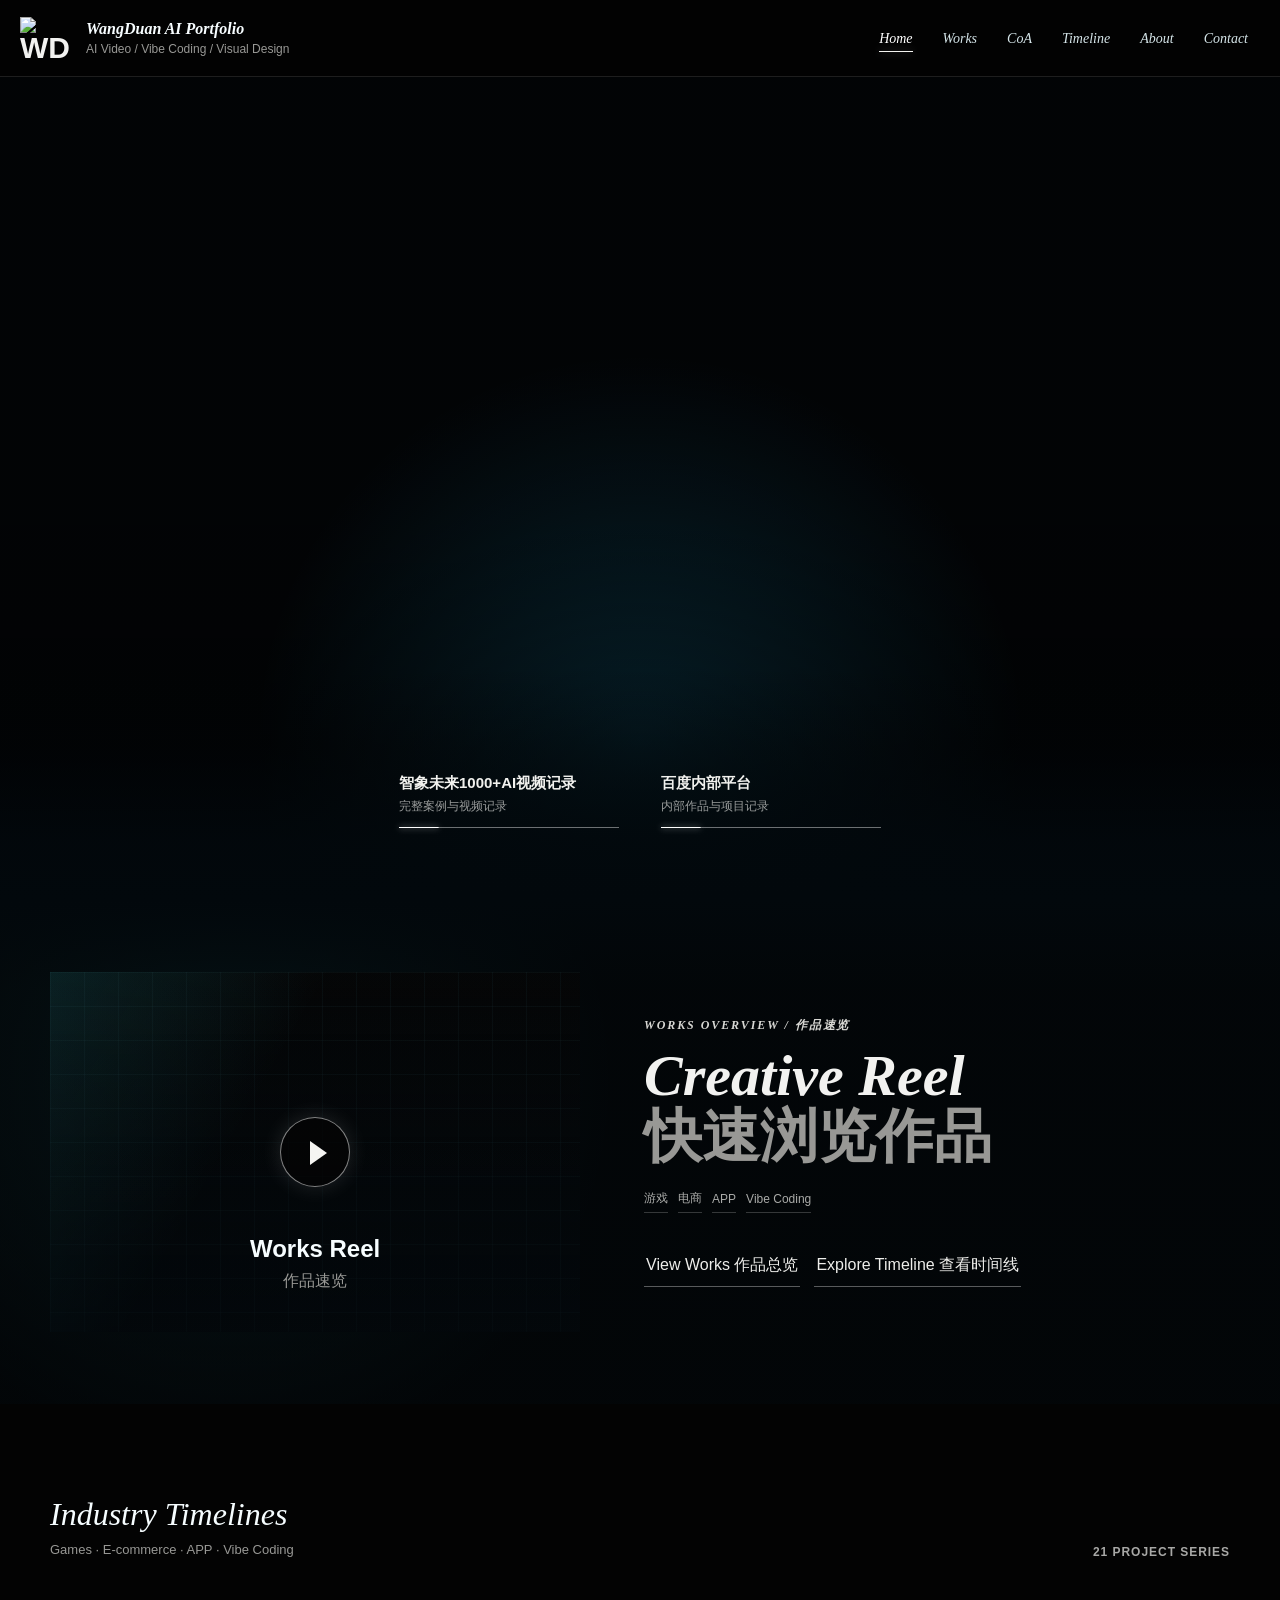
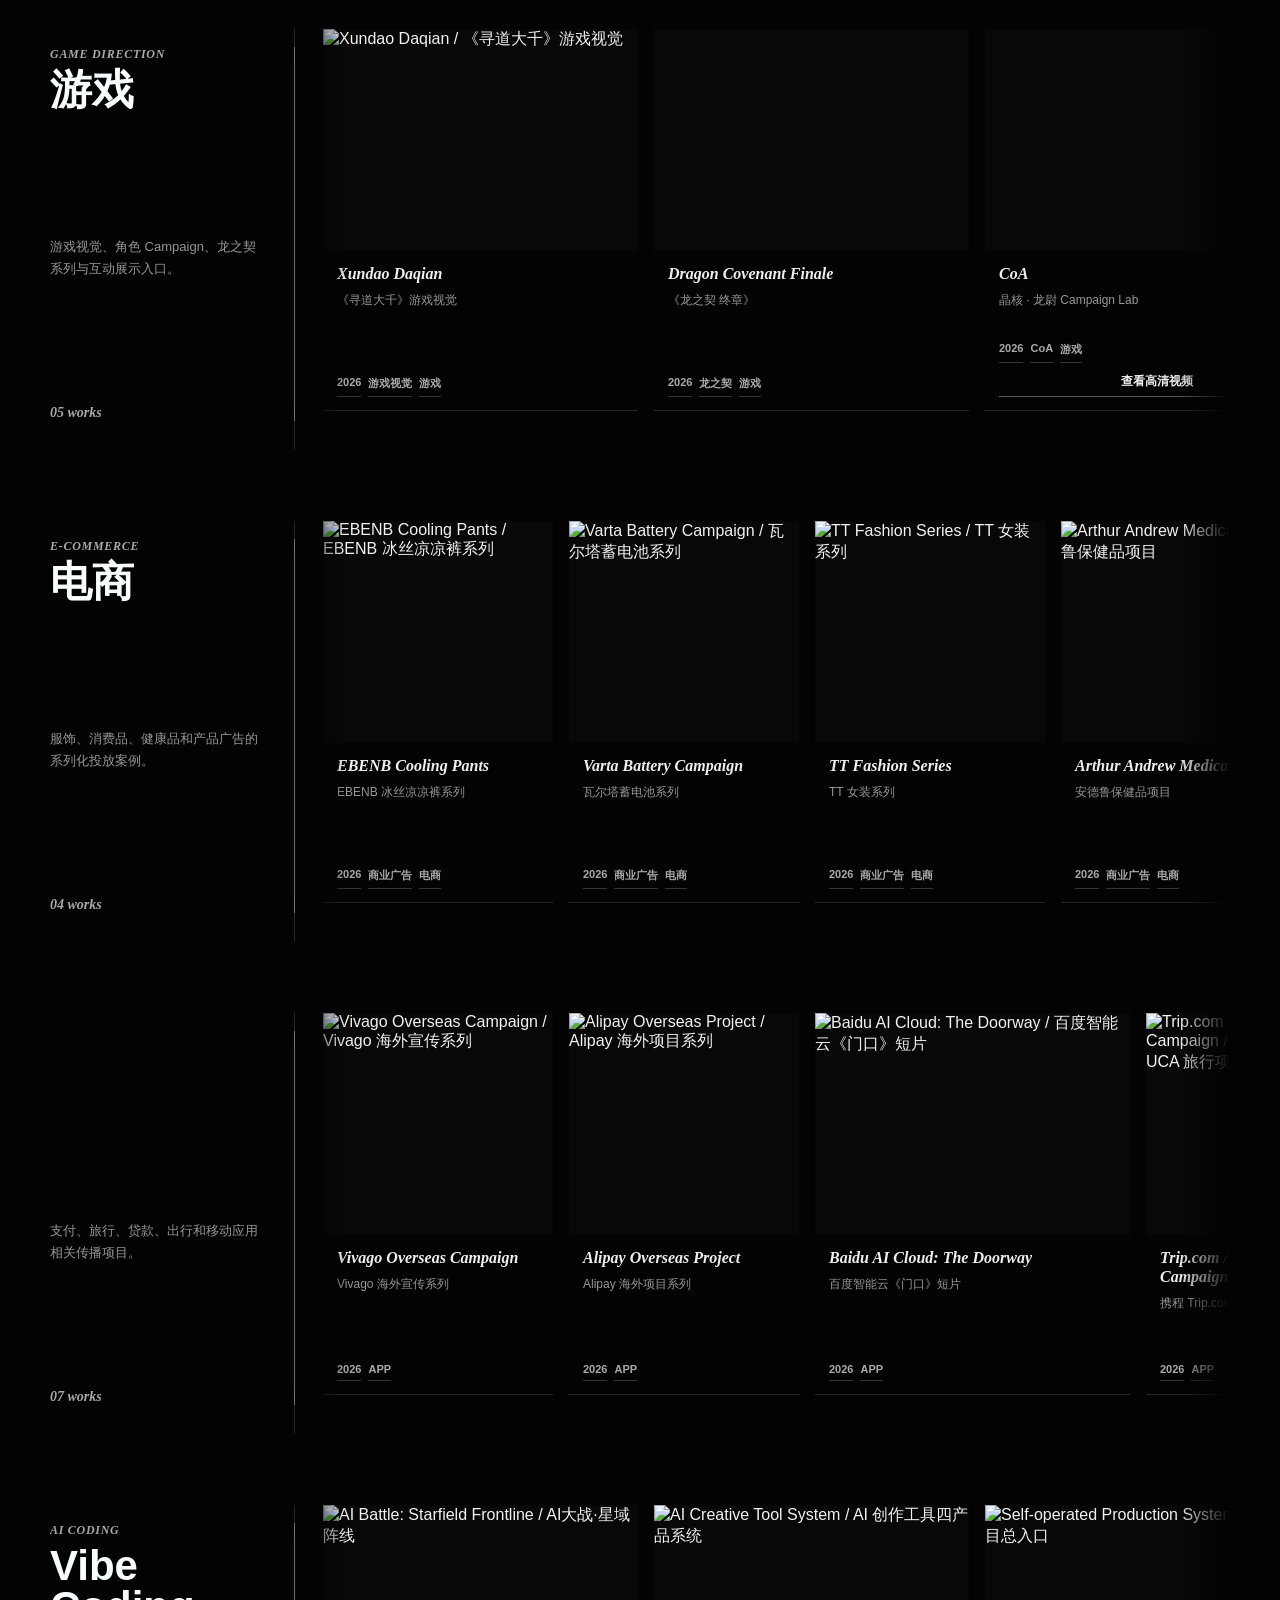
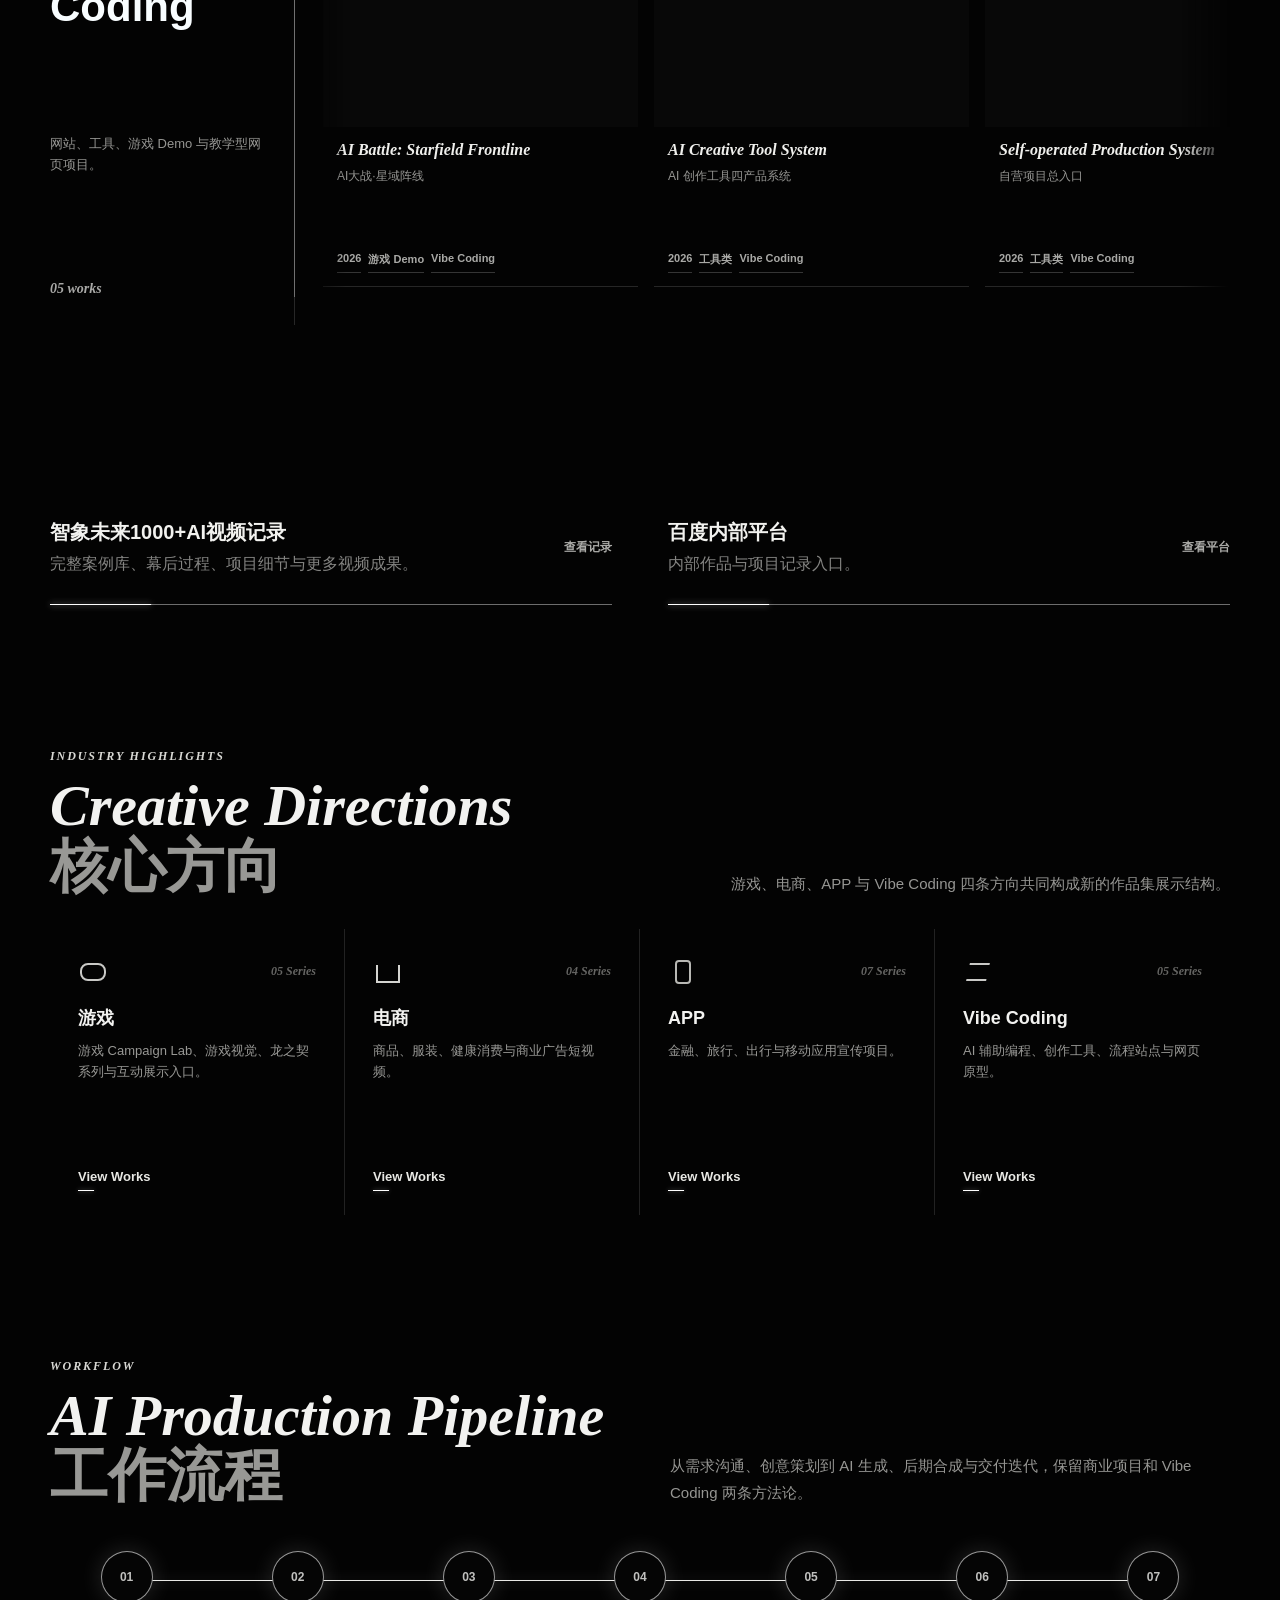
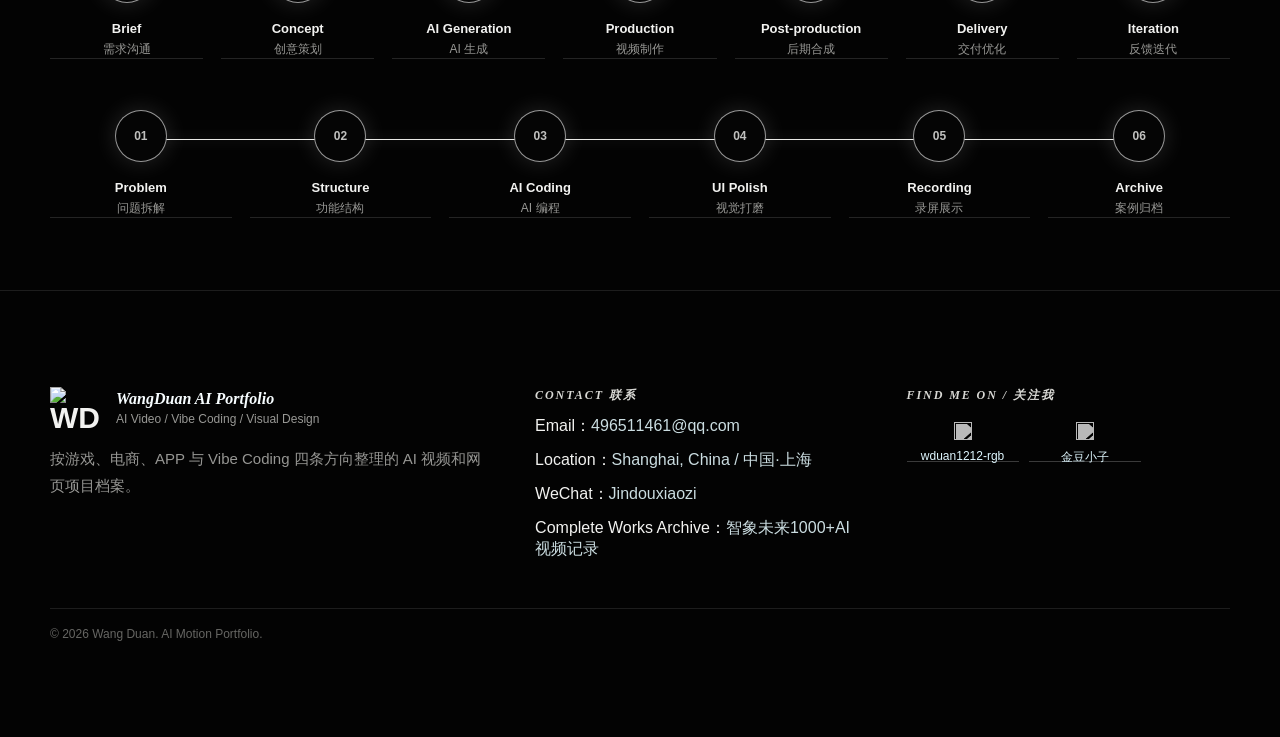
==== commit 2f0d0d1e: "Add Baidu platform portfolio link" ====
--- a/index.html
+++ b/index.html
@@ -45,7 +45,7 @@
             </a>
             <a class="hero-portfolio-link" href="#" data-baidu-internal-link aria-disabled="true">
               <strong>百度内部平台</strong>
-              <span>链接接口待补充</span>
+              <span>内部作品与项目记录</span>
             </a>
           </div>
         </section>
@@ -98,7 +98,7 @@
                   <strong>百度内部平台</strong>
                   <em>内部作品与项目记录入口。</em>
                 </span>
-                <b>链接待补充</b>
+                <b>查看平台</b>
               </a>
             </div>
           </div>
--- a/assets/css/styles.css
+++ b/assets/css/styles.css
@@ -5998,3 +5998,65 @@
   border-color: rgba(255, 255, 255, 0.12);
   color: rgba(240, 240, 236, 0.78);
 }
+
+/* V11.1 keep vertical structure, remove full-width horizontal dividers. */
+body::before,
+body::after {
+  display: none;
+}
+
+.intro-video-section {
+  border-top: 0;
+  border-bottom: 0;
+}
+
+.industry-timeline-head {
+  border-top: 0;
+  border-bottom: 0;
+}
+
+.industry-track,
+.industry-track-game,
+.industry-track-commerce,
+.industry-track-app,
+.industry-track-vibe {
+  border-bottom: 0;
+}
+
+.highlight-grid {
+  border-top: 0;
+  border-bottom: 0;
+}
+
+.horizontal-gallery-shell {
+  border-top: 0;
+  border-bottom: 0;
+}
+
+/* Keep the marquee depth fade fixed to the viewport while its content scrolls. */
+.industry-marquee {
+  --marquee-edge-fade: clamp(24px, 4vw, 64px);
+  -webkit-mask-image: linear-gradient(
+    90deg,
+    transparent 0,
+    #000 var(--marquee-edge-fade),
+    #000 calc(100% - var(--marquee-edge-fade)),
+    transparent 100%
+  );
+  -webkit-mask-repeat: no-repeat;
+  -webkit-mask-size: 100% 100%;
+  mask-image: linear-gradient(
+    90deg,
+    transparent 0,
+    #000 var(--marquee-edge-fade),
+    #000 calc(100% - var(--marquee-edge-fade)),
+    transparent 100%
+  );
+  mask-repeat: no-repeat;
+  mask-size: 100% 100%;
+}
+
+.industry-marquee::before,
+.industry-marquee::after {
+  display: none;
+}
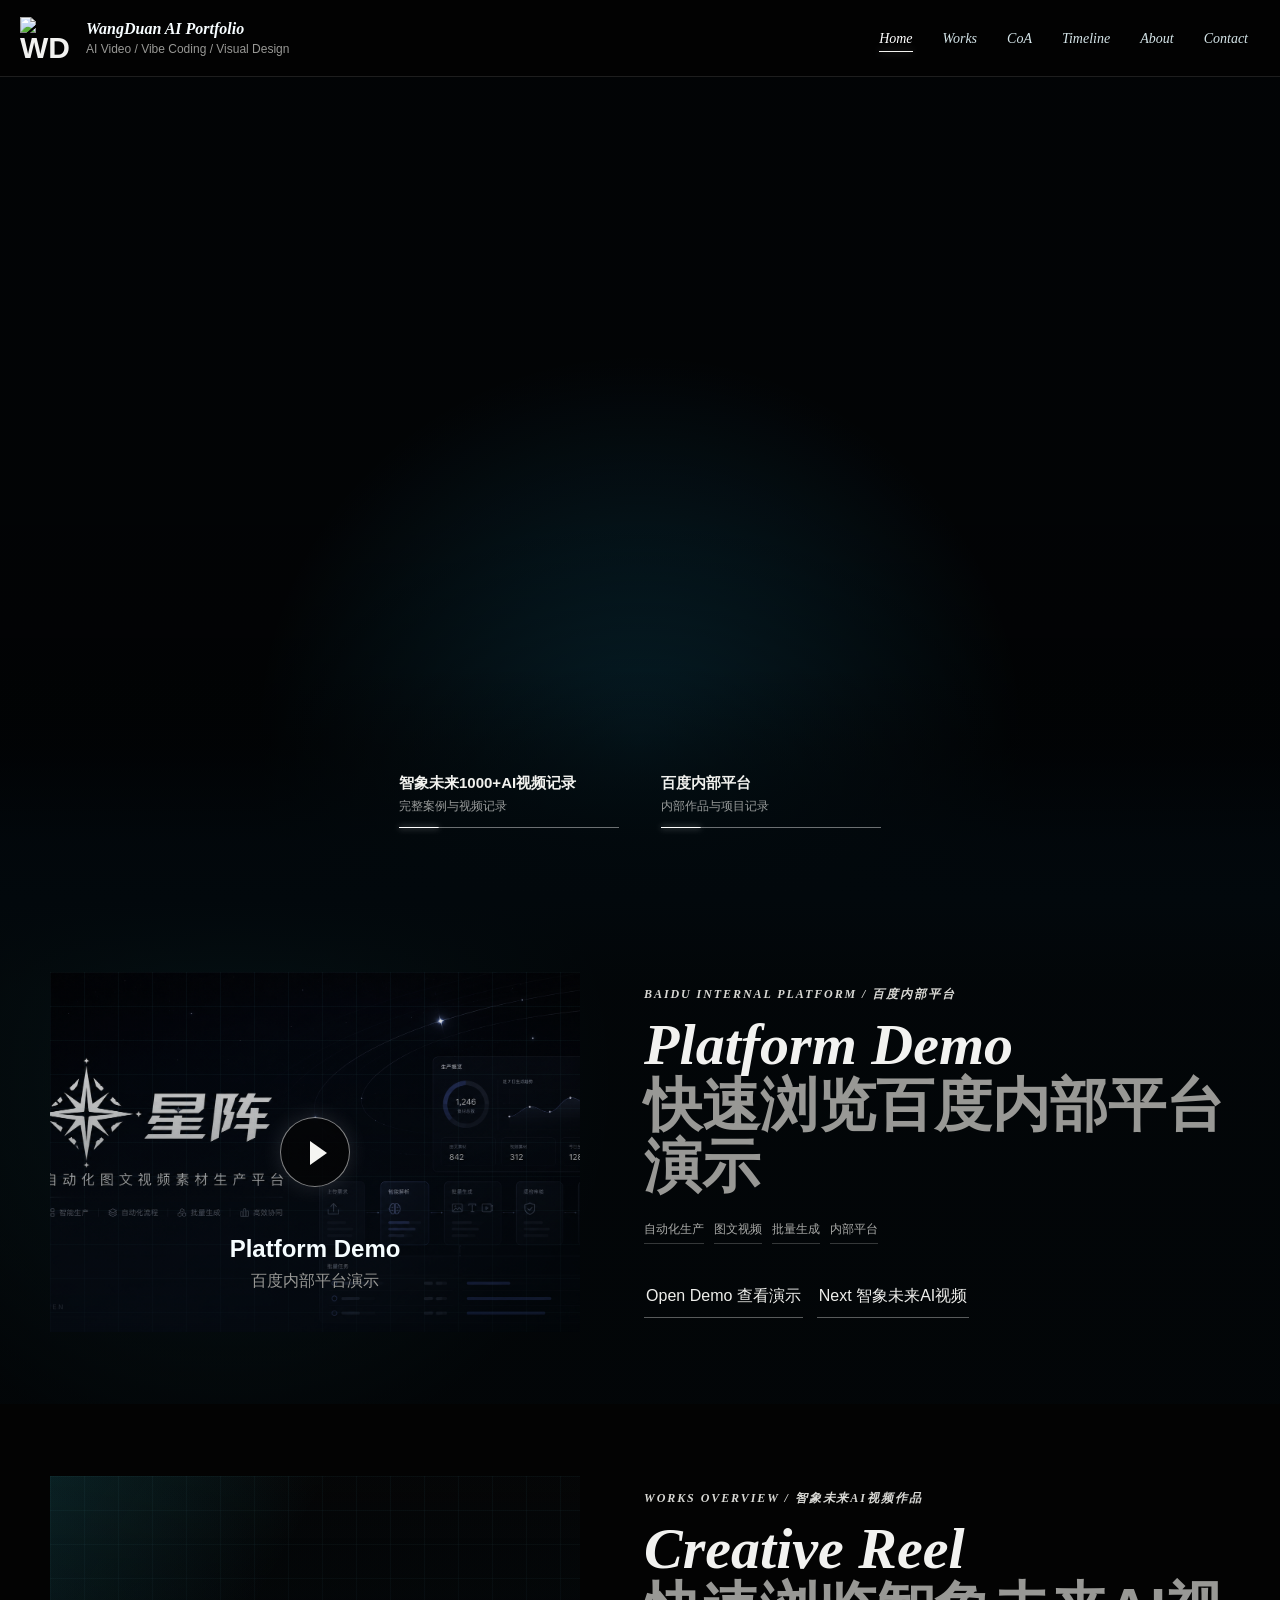
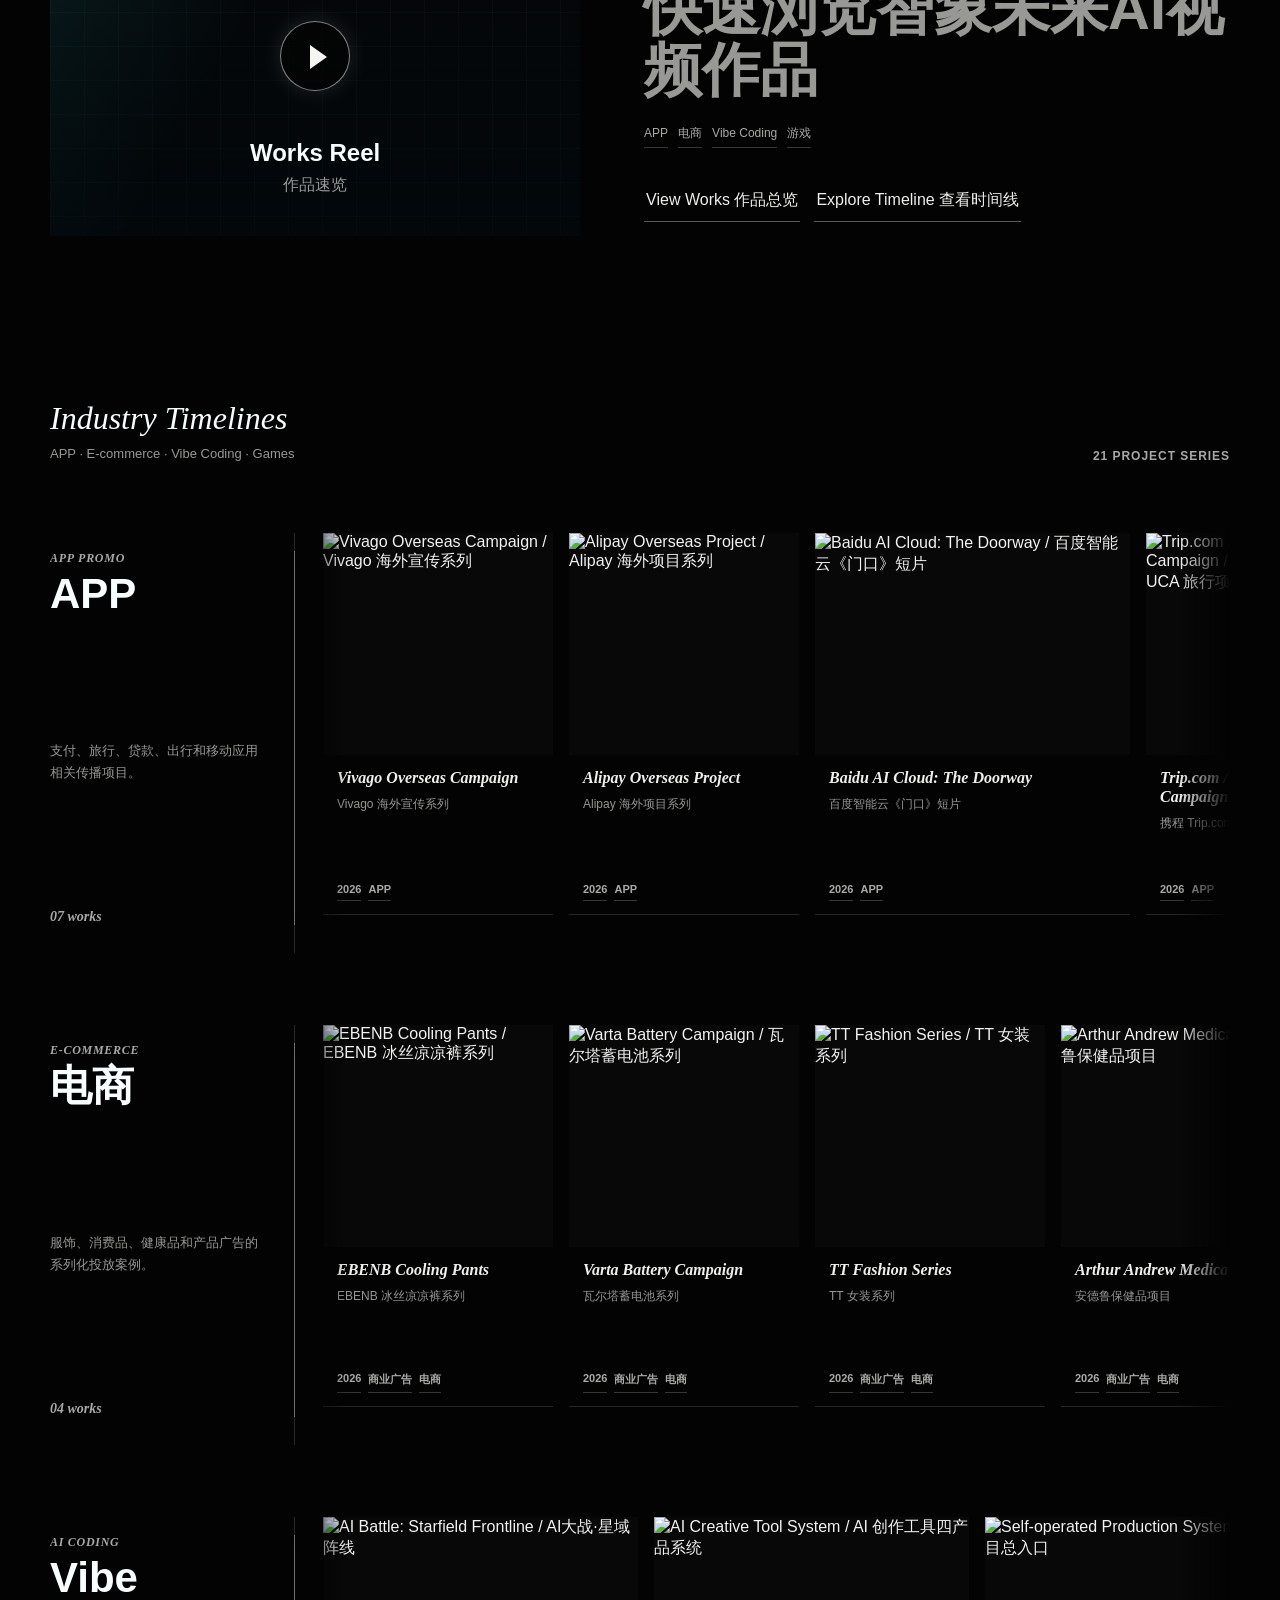
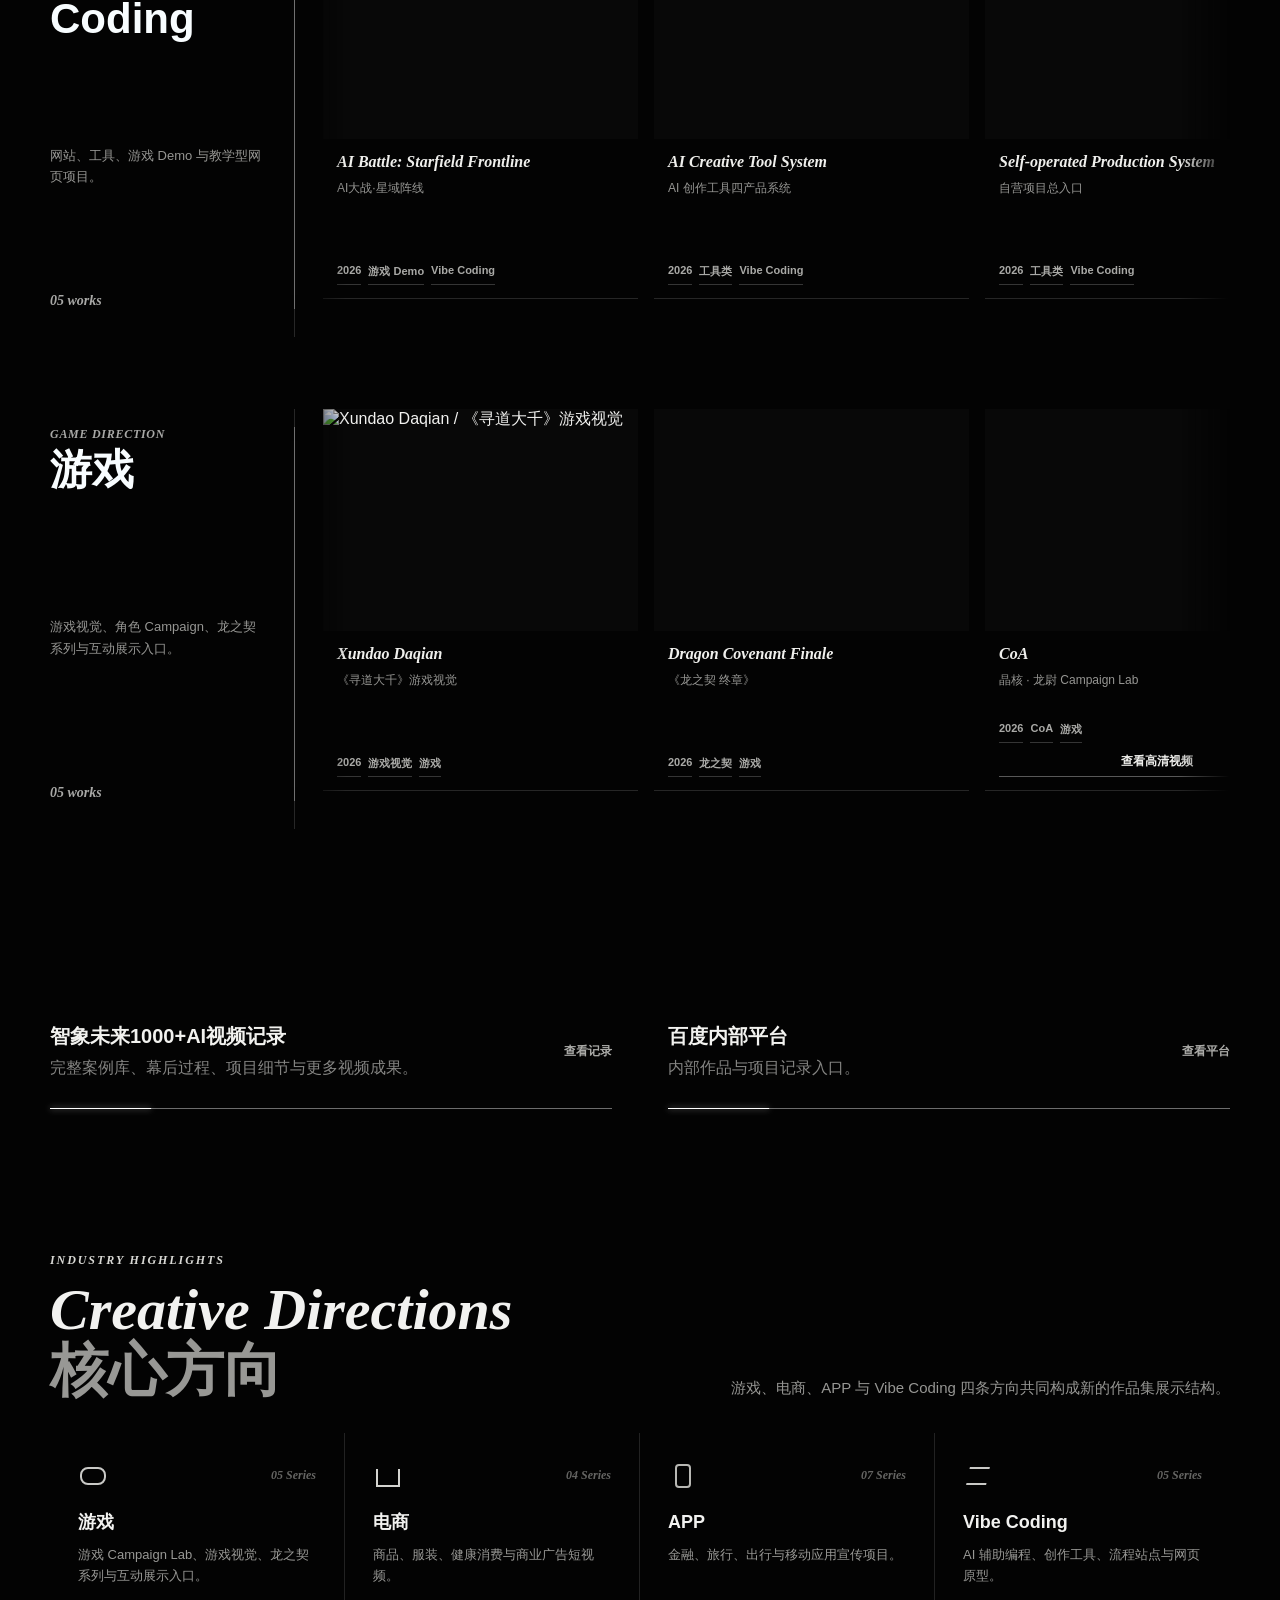
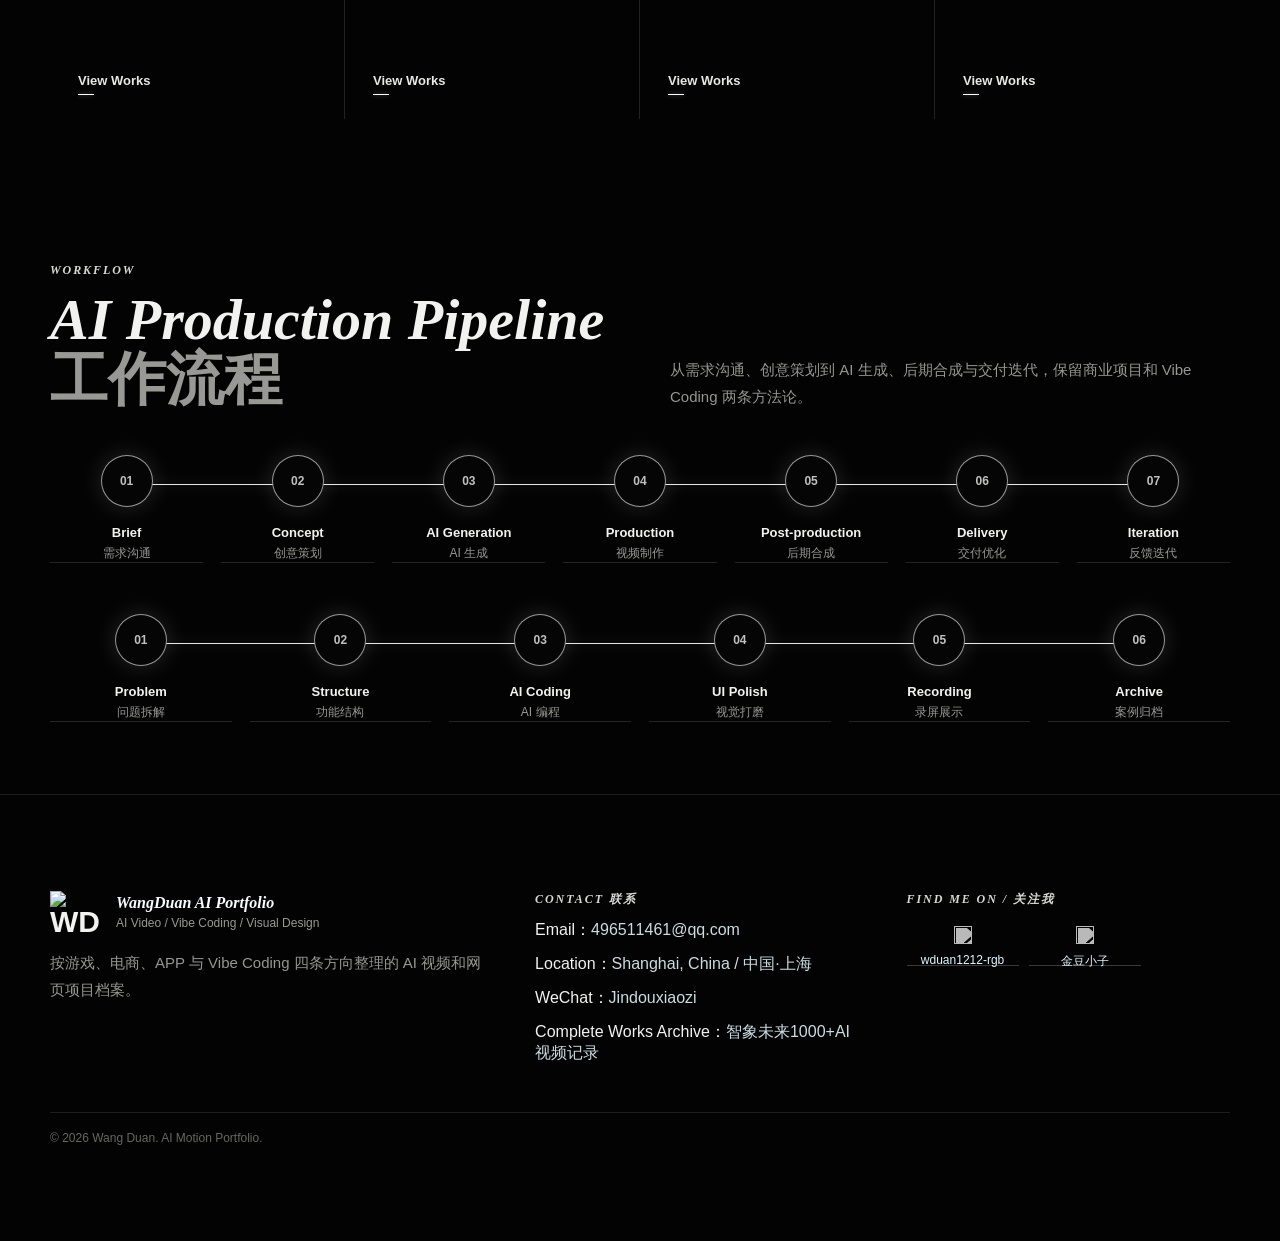
==== commit c43b2333: "Add Baidu platform demo preview" ====
--- a/index.html
+++ b/index.html
@@ -6,7 +6,7 @@
     <title>WangDuan AI Portfolio</title>
     <meta name="description" content="王端 AI 视频、Vibe Coding 网站与视觉设计个人作品集。">
     <link rel="icon" type="image/png" href="assets/logo/wd-logo.png">
-    <link rel="stylesheet" href="assets/css/styles.css?v=20260714-flat-v1">
+    <link rel="stylesheet" href="assets/css/styles.css?v=20260722-home-v2">
   </head>
   <body>
     <div class="shell">
@@ -50,6 +50,33 @@
           </div>
         </section>
 
+        <section class="section compact intro-video-section baidu-demo-section" id="baidu-demo">
+          <div class="container intro-video-grid">
+            <a class="intro-video-card baidu-demo-card reveal" href="https://jindouxiaozi.feishu.cn/docx/GIW6dbaZ7oAQ2ExDCWbckP4SnPg?from=from_copylink" target="_blank" rel="noopener noreferrer">
+              <img class="intro-preview-image" src="assets/covers/horizontal/baidu-platform-demo-cover.png" alt="星阵自动化图文视频素材生产平台">
+              <span class="play-button" aria-hidden="true"></span>
+              <span class="intro-video-copy">
+                <strong>Platform Demo</strong>
+                <em>百度内部平台演示</em>
+              </span>
+            </a>
+            <div class="intro-video-text reveal delay-1">
+              <p class="section-kicker">Baidu Internal Platform / 百度内部平台</p>
+              <h2 class="section-title">Platform Demo<br><span>快速浏览百度内部平台演示</span></h2>
+              <div class="intro-tag-row">
+                <span>自动化生产</span>
+                <span>图文视频</span>
+                <span>批量生成</span>
+                <span>内部平台</span>
+              </div>
+              <div class="cta-row">
+                <a class="button primary" href="https://jindouxiaozi.feishu.cn/docx/GIW6dbaZ7oAQ2ExDCWbckP4SnPg?from=from_copylink" target="_blank" rel="noopener noreferrer">Open Demo 查看演示</a>
+                <a class="button" href="#intro">Next 智象未来AI视频</a>
+              </div>
+            </div>
+          </div>
+        </section>
+
         <section class="section compact intro-video-section" id="intro">
           <div class="container intro-video-grid">
             <a class="intro-video-card reveal" href="https://tcndqnj035ys.feishu.cn/docx/Q3OHdRKHxo2PO3xXTqXcsEBInuh?from=from_copylink" target="_blank" rel="noopener noreferrer">
@@ -61,13 +88,13 @@
               </span>
             </a>
             <div class="intro-video-text reveal delay-1">
-              <p class="section-kicker">Works Overview / 作品速览</p>
-              <h2 class="section-title">Creative Reel<br><span>快速浏览作品</span></h2>
+              <p class="section-kicker">Works Overview / 智象未来AI视频作品</p>
+              <h2 class="section-title">Creative Reel<br><span>快速浏览智象未来AI视频作品</span></h2>
               <div class="intro-tag-row">
+                <span>APP</span>
+                <span>电商</span>
+                <span>Vibe Coding</span>
                 <span>游戏</span>
-                <span>电商</span>
-                <span>APP</span>
-                <span>Vibe Coding</span>
               </div>
               <div class="cta-row">
                 <a class="button primary" href="works.html">View Works 作品总览</a>
@@ -177,7 +204,7 @@
       </div>
     </div>
 
-    <script src="assets/js/data.js?v=20260714-flat-v1"></script>
-    <script src="assets/js/main.js?v=20260714-flat-v1"></script>
+    <script src="assets/js/data.js?v=20260722-home-v2"></script>
+    <script src="assets/js/main.js?v=20260722-home-v2"></script>
   </body>
 </html>
--- a/assets/css/styles.css
+++ b/assets/css/styles.css
@@ -2755,7 +2755,8 @@
   overflow: hidden;
 }
 
-.intro-preview-video {
+.intro-preview-video,
+.intro-preview-image {
   position: absolute;
   inset: 0;
   z-index: 0;
@@ -2764,6 +2765,10 @@
   object-fit: cover;
   object-position: center;
   pointer-events: none;
+}
+
+.baidu-demo-card .intro-preview-image {
+  object-position: center;
 }
 
 .intro-video-card::before {
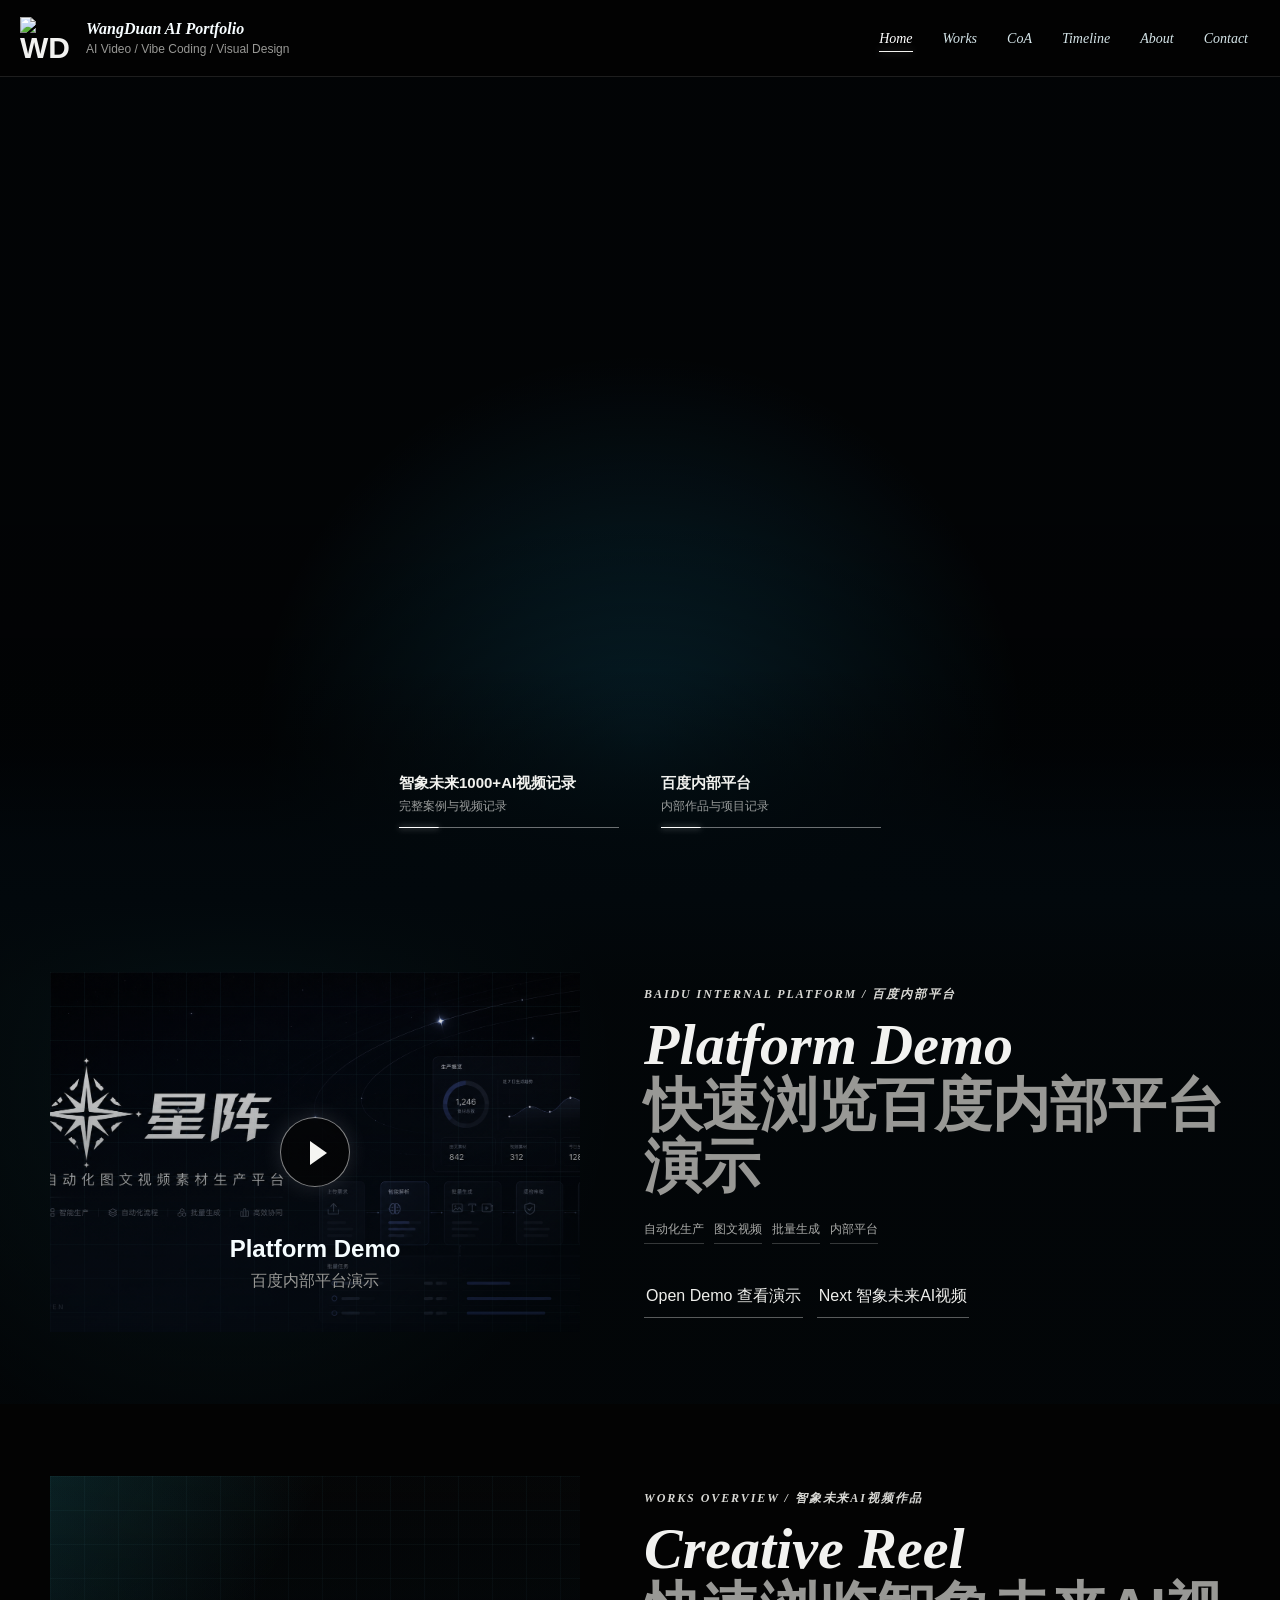
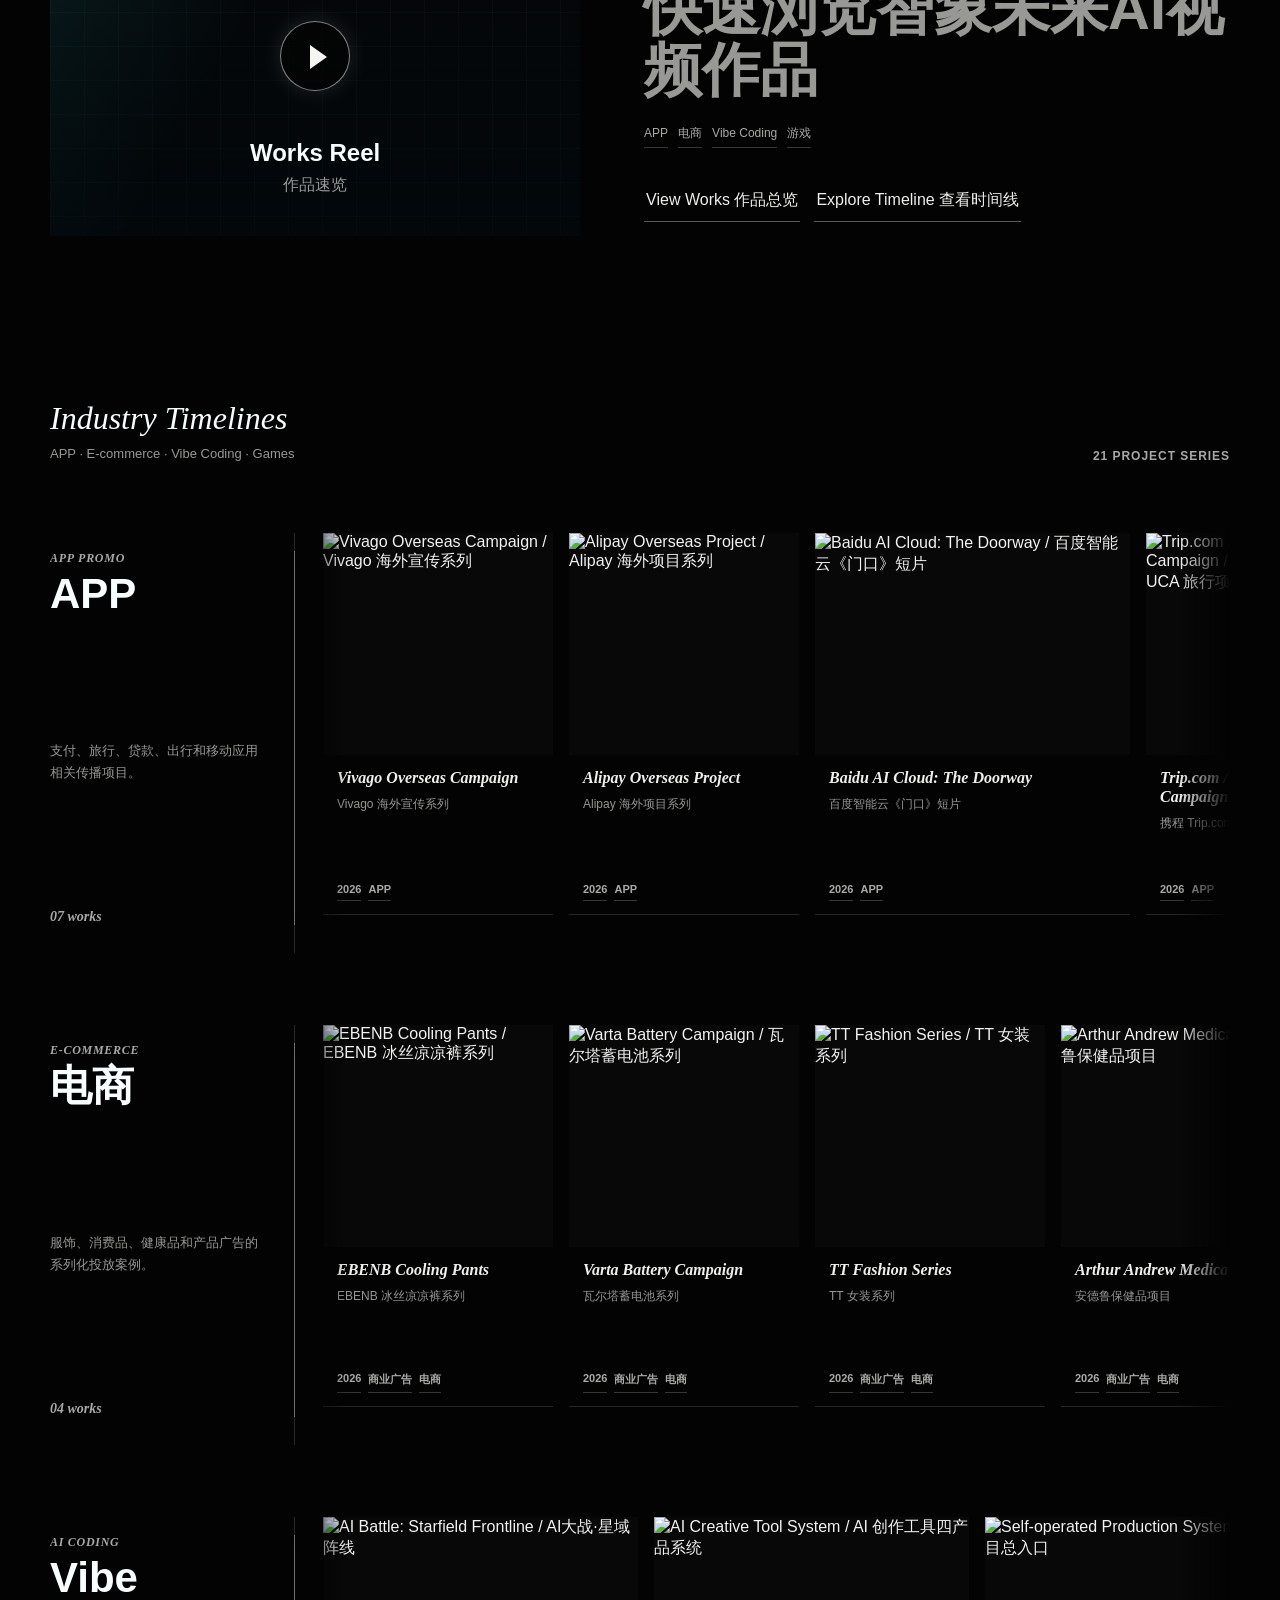
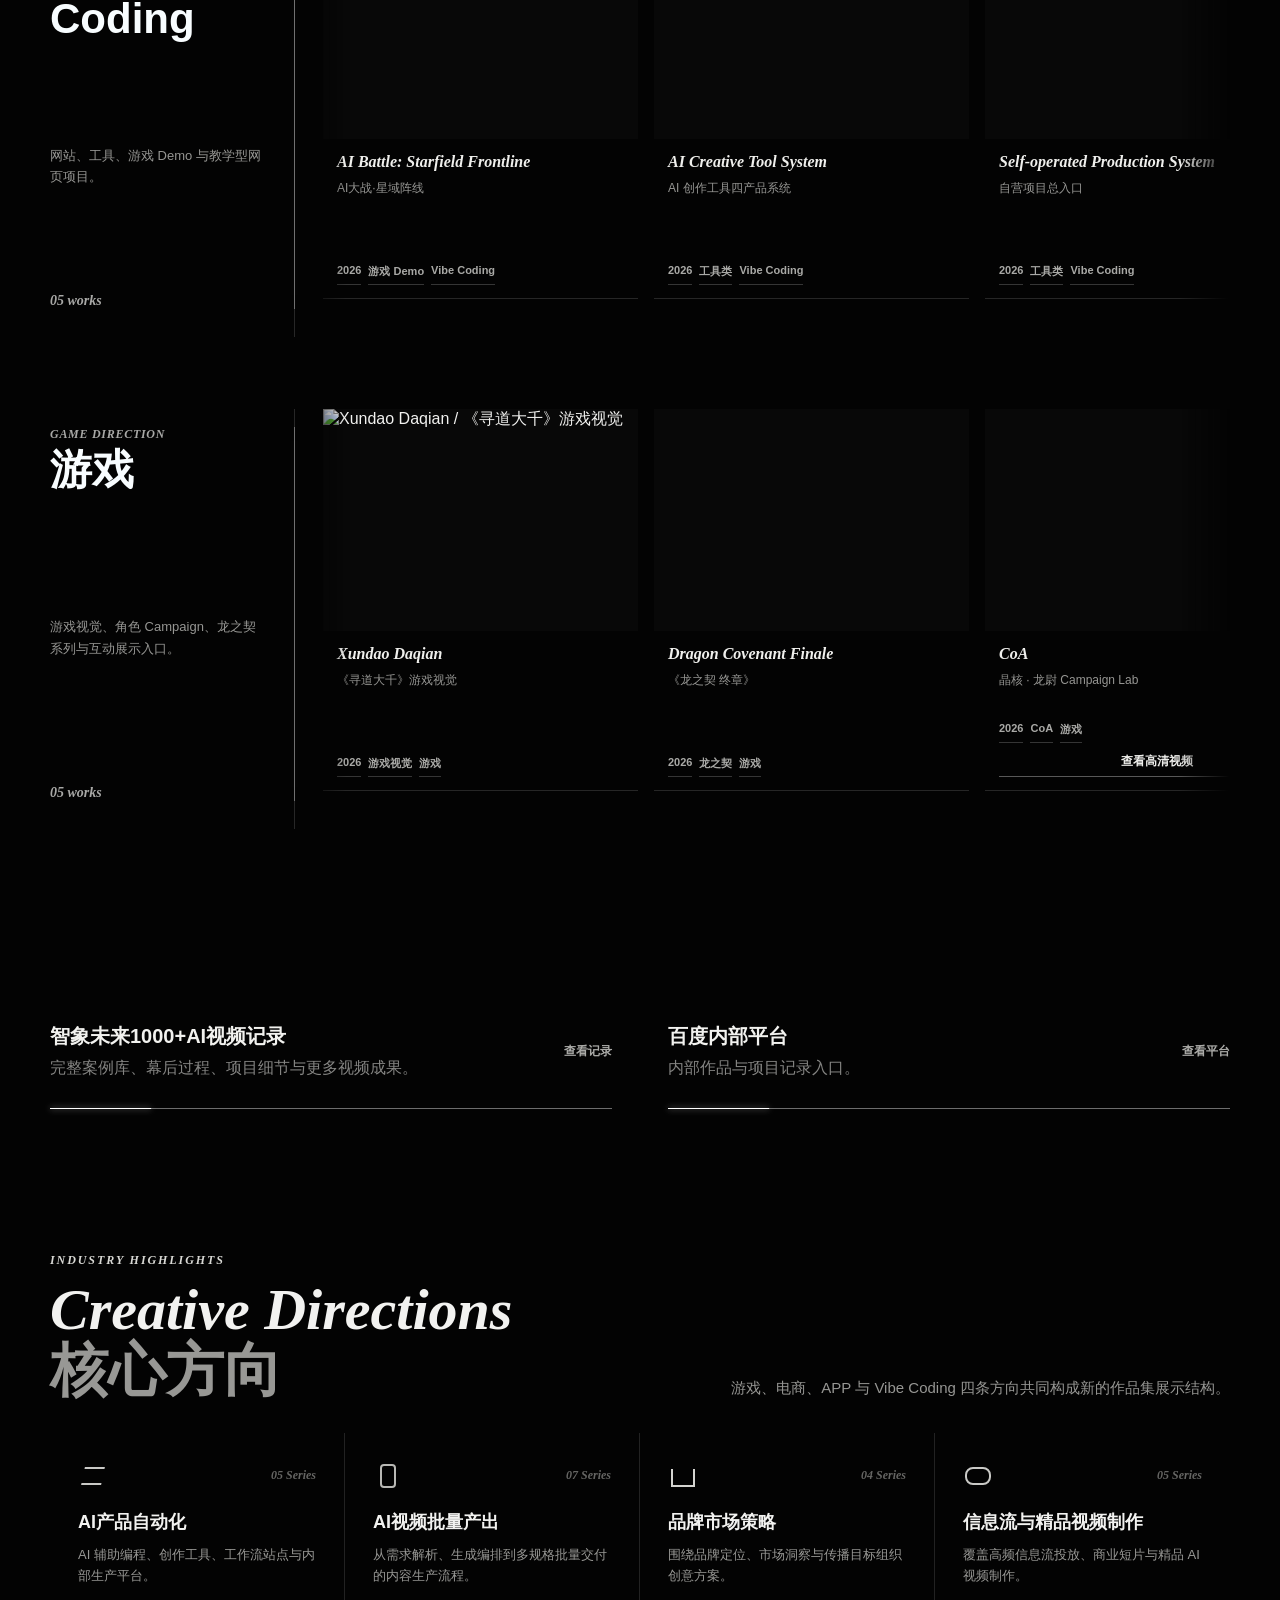
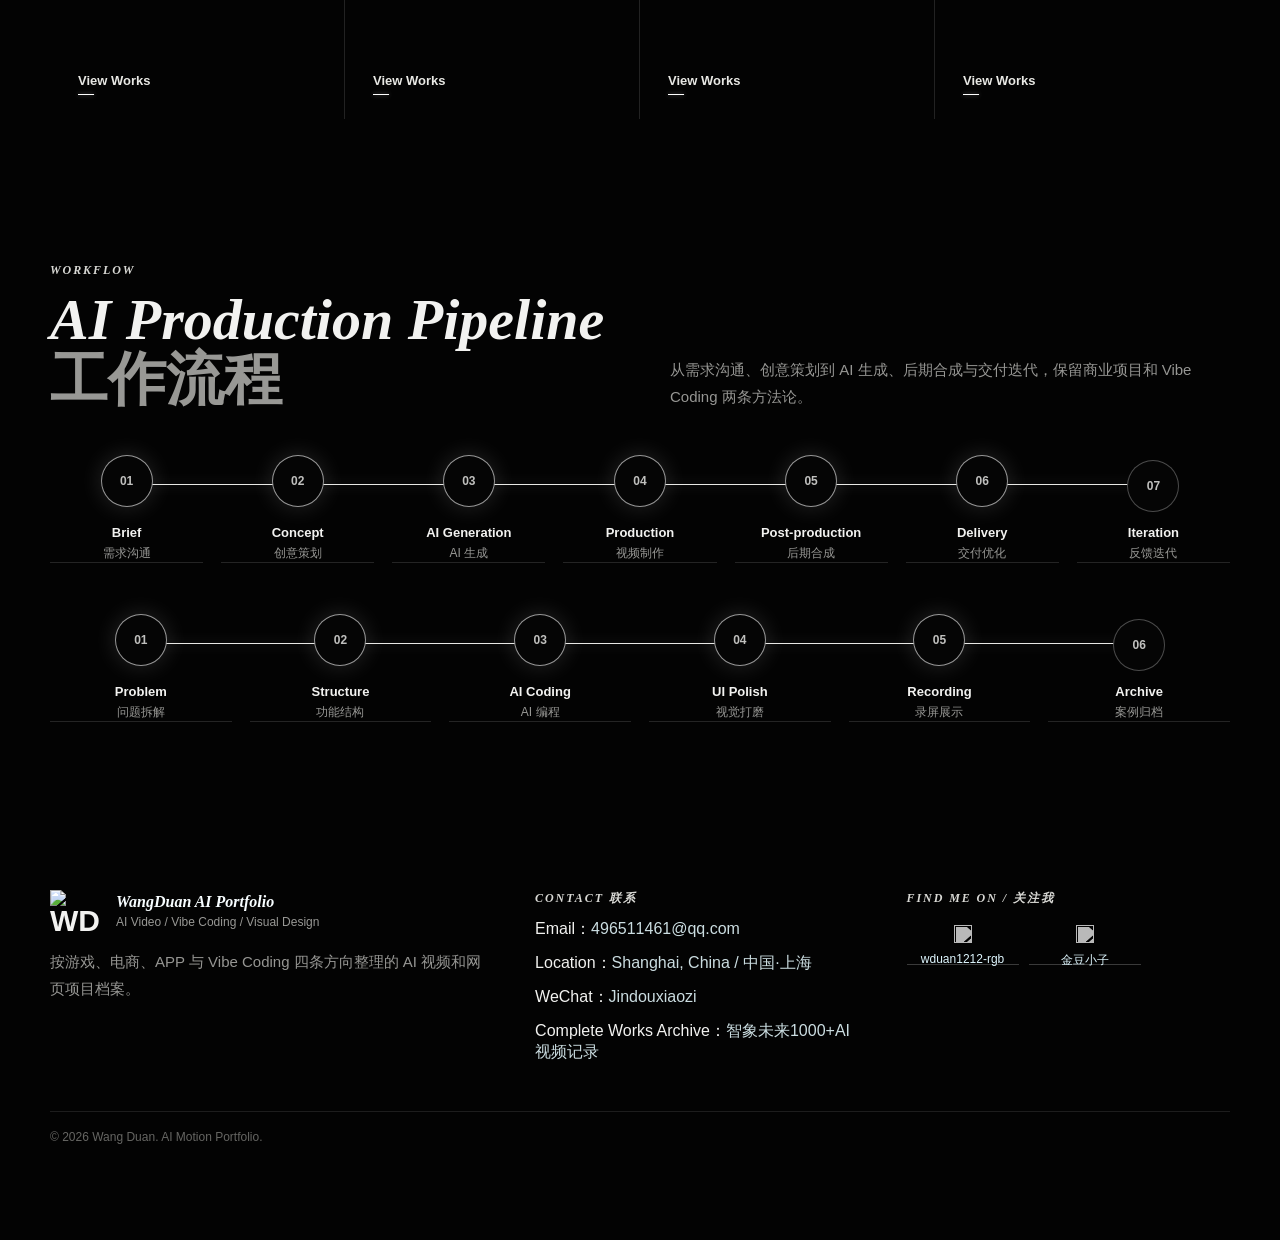
==== commit c5b80d1a: "Link Baidu platform demo to Xingzhen" ====
--- a/index.html
+++ b/index.html
@@ -52,7 +52,7 @@
 
         <section class="section compact intro-video-section baidu-demo-section" id="baidu-demo">
           <div class="container intro-video-grid">
-            <a class="intro-video-card baidu-demo-card reveal" href="https://jindouxiaozi.feishu.cn/docx/GIW6dbaZ7oAQ2ExDCWbckP4SnPg?from=from_copylink" target="_blank" rel="noopener noreferrer">
+            <a class="intro-video-card baidu-demo-card reveal" href="http://xingzhenworld.com/" target="_blank" rel="noopener noreferrer">
               <img class="intro-preview-image" src="assets/covers/horizontal/baidu-platform-demo-cover.png" alt="星阵自动化图文视频素材生产平台">
               <span class="play-button" aria-hidden="true"></span>
               <span class="intro-video-copy">
--- a/assets/css/styles.css
+++ b/assets/css/styles.css
@@ -1354,7 +1354,7 @@
 }
 
 .contact-band {
-  border-top: 1px solid rgba(116, 238, 255, 0.14);
+  border-top: 0;
   background: rgba(3, 5, 7, 0.46);
 }
 
